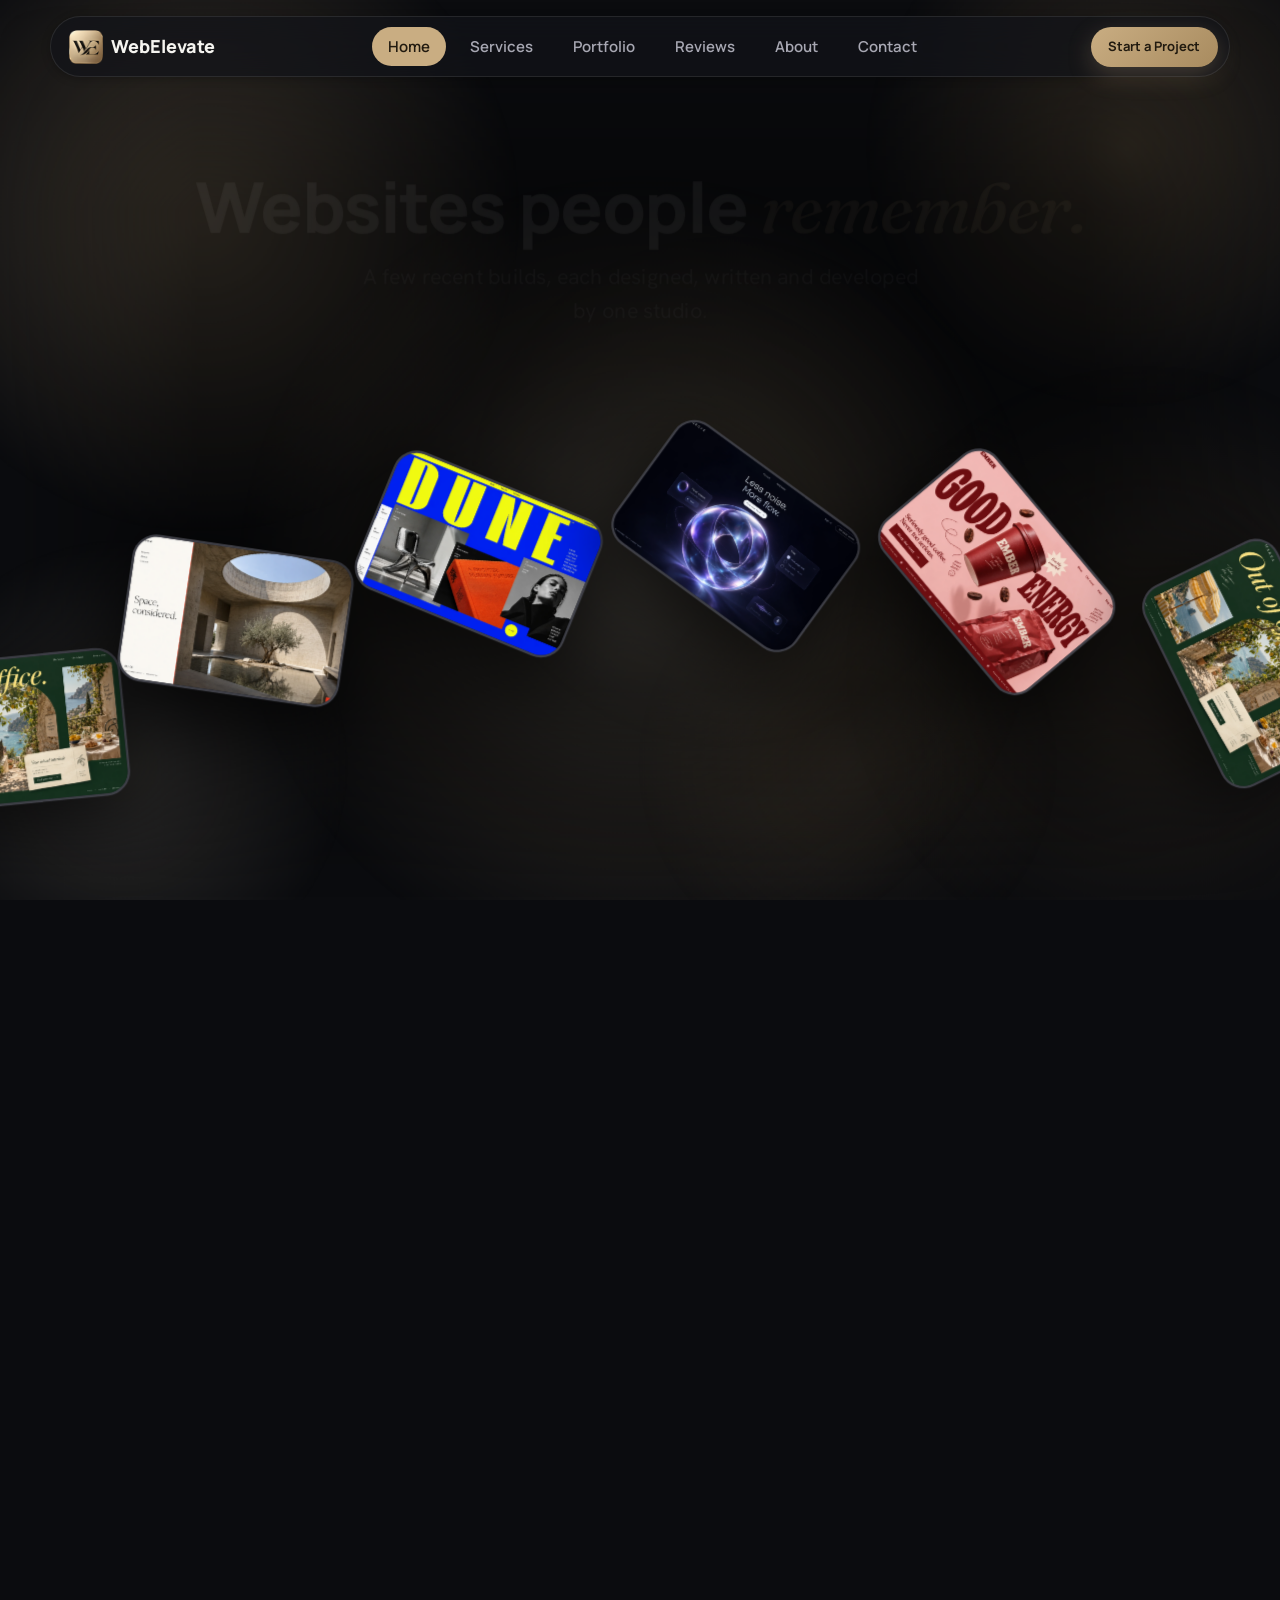
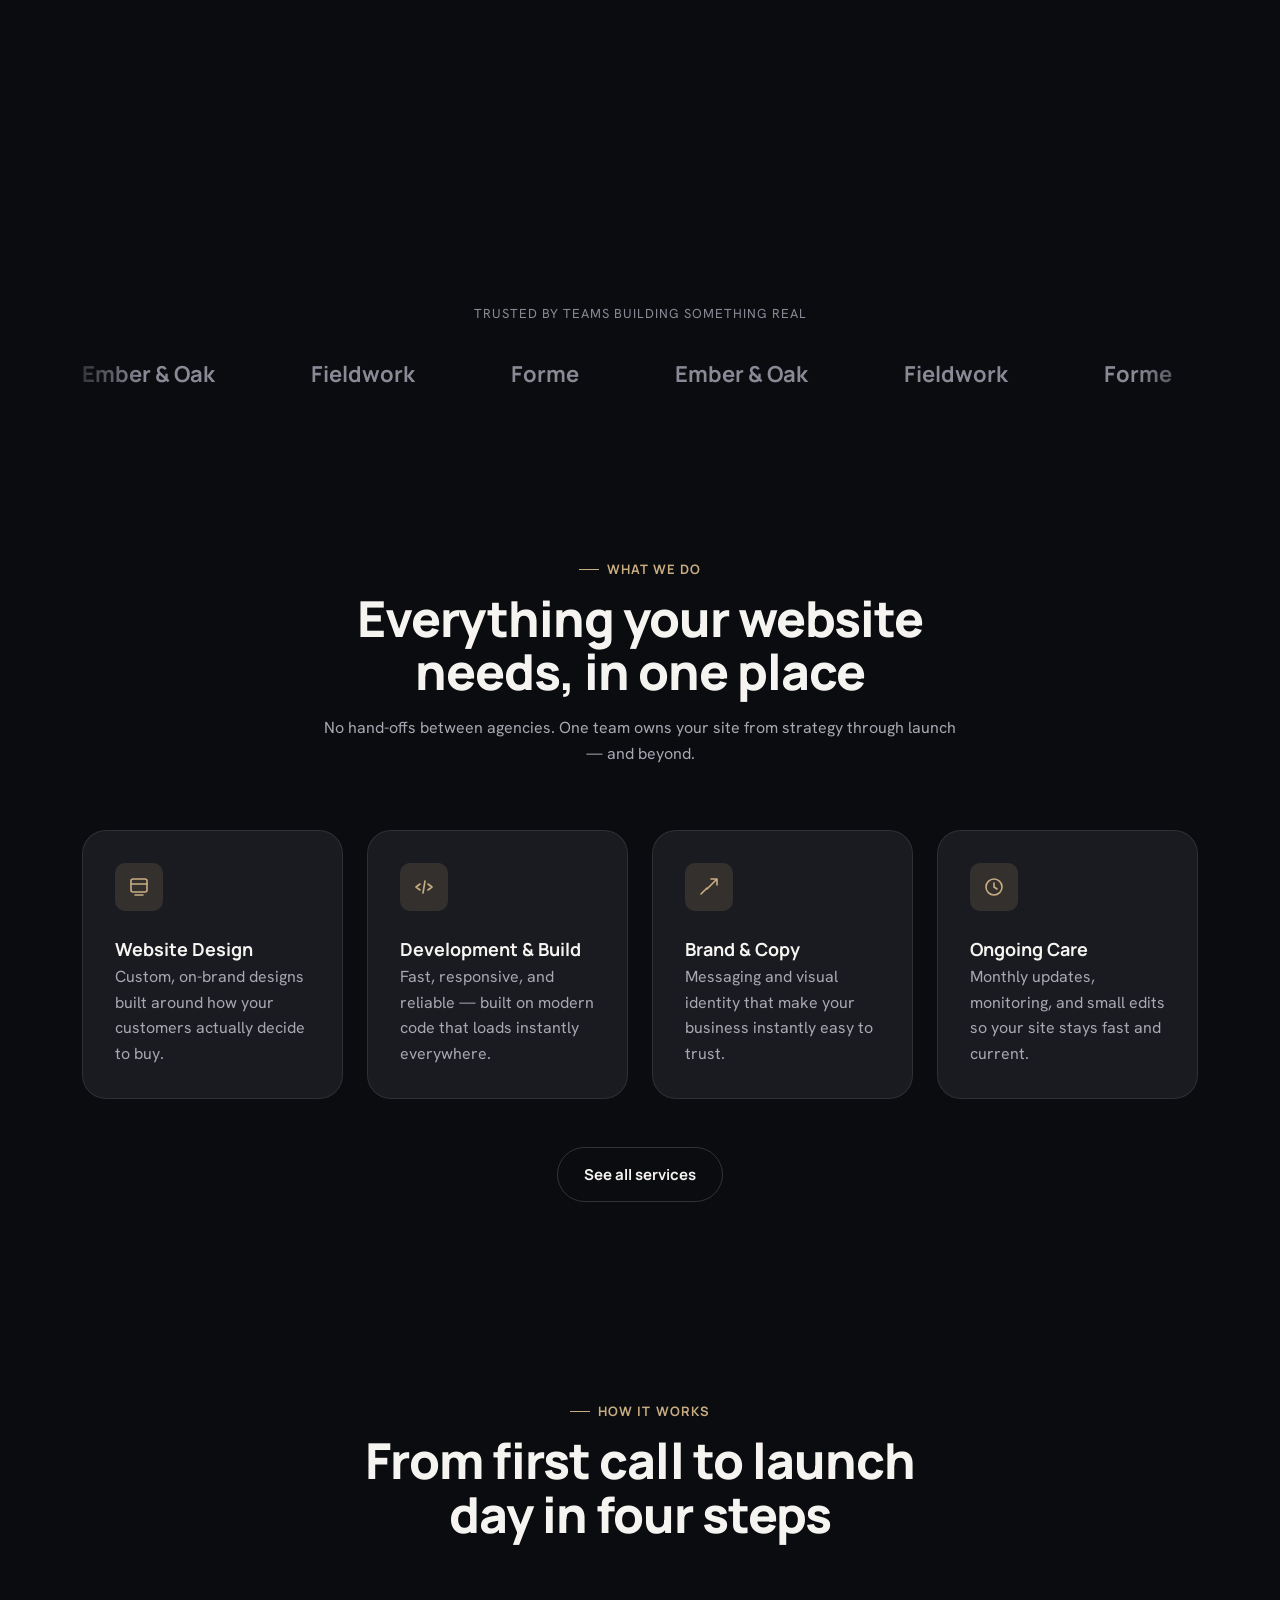
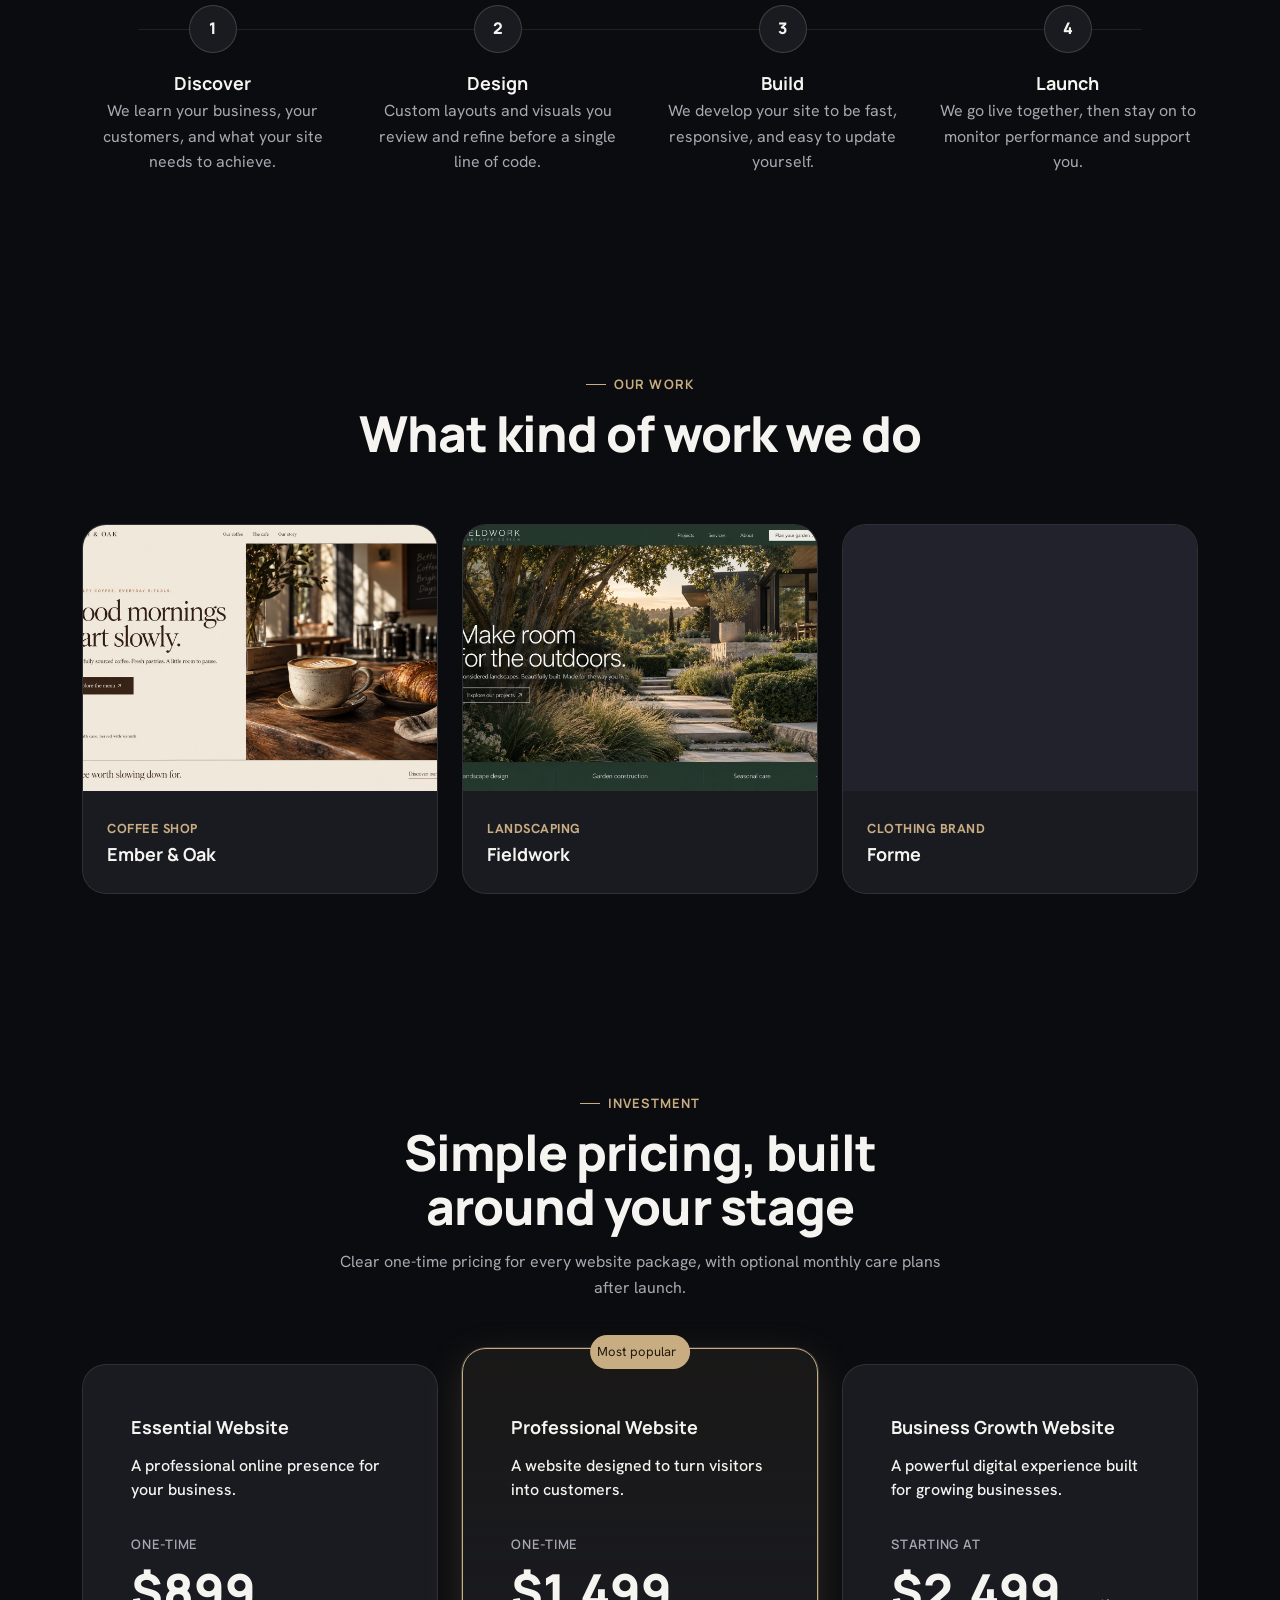
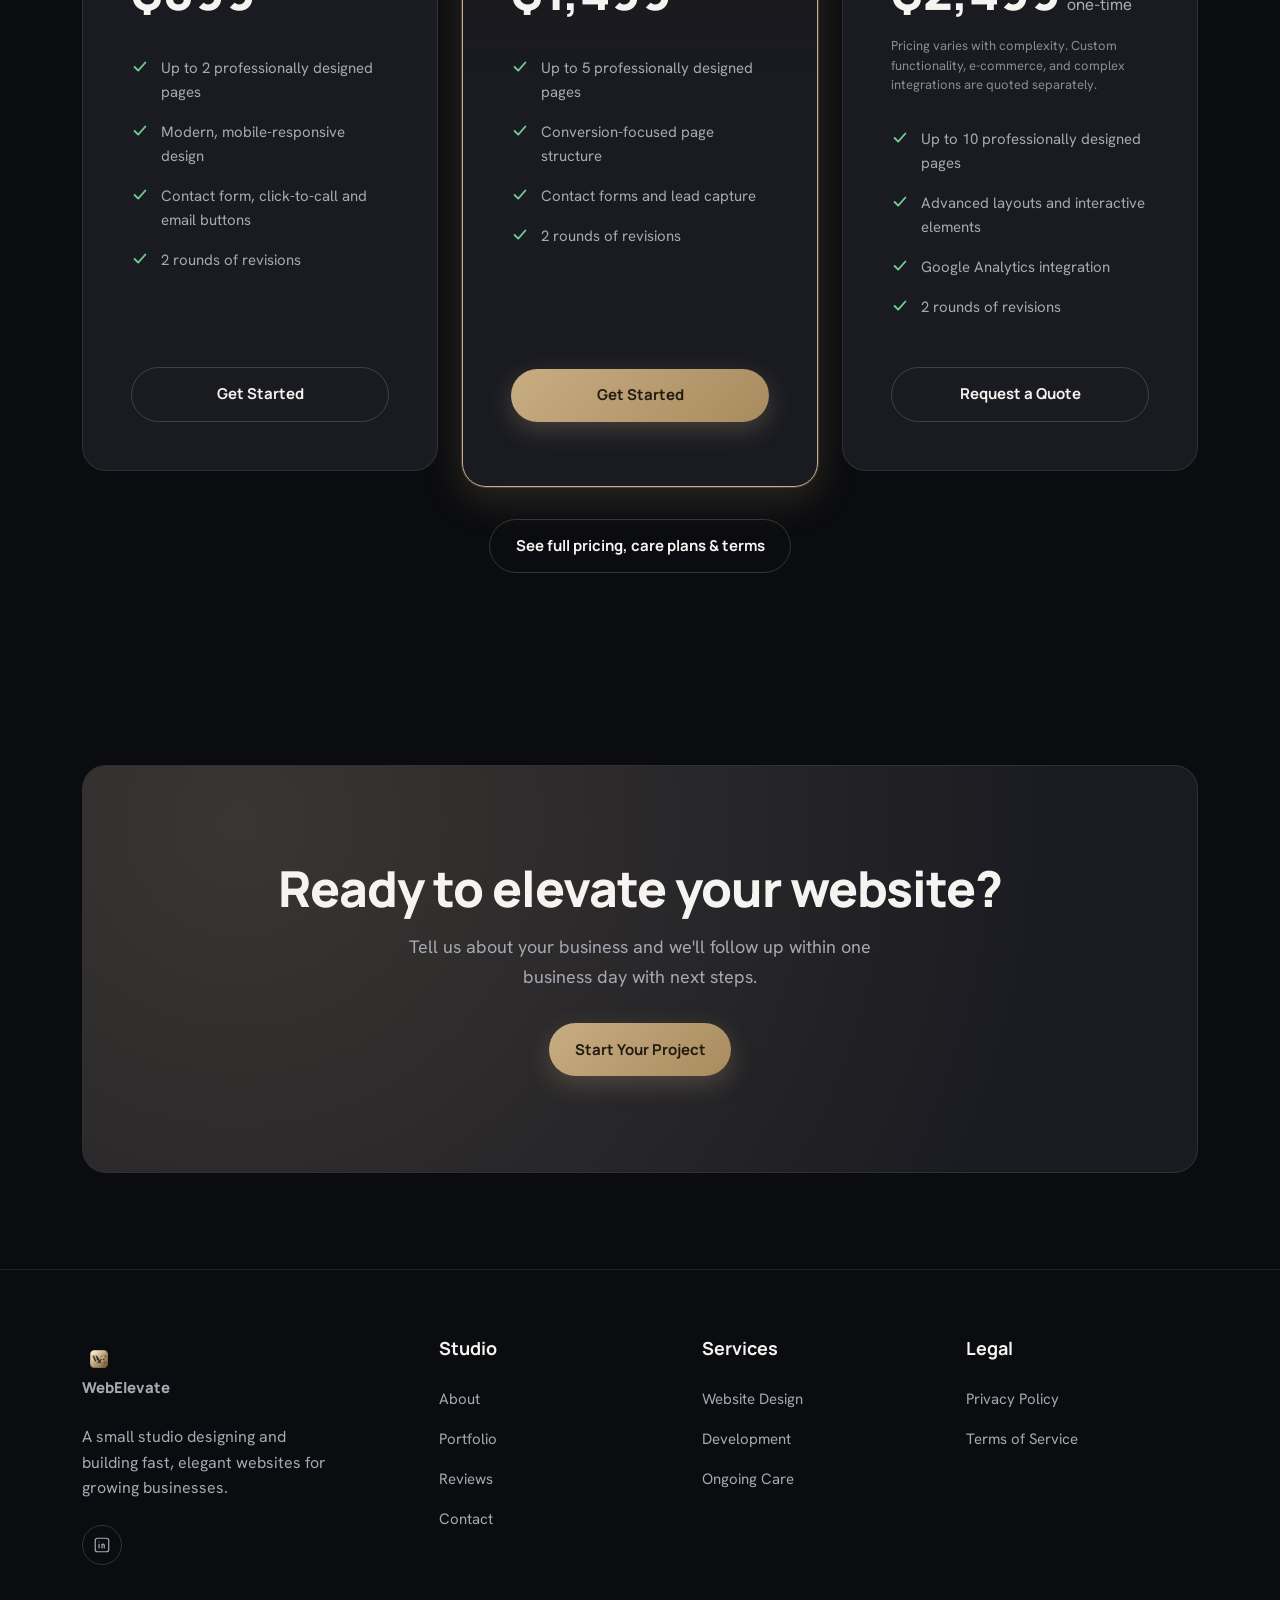
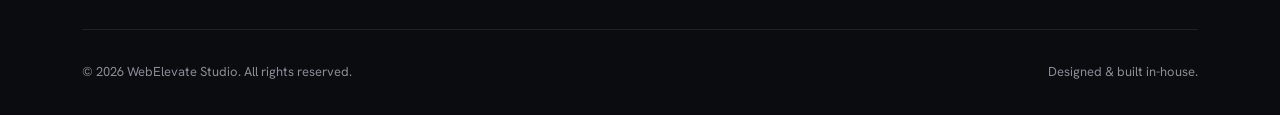
==== index.html @ c27f0615 "Contact form: replace project type and budget with a single 'interested in' dropdown prefilled from " ====
<!DOCTYPE html>
<html lang="en">
<head>
<meta charset="UTF-8" />
<meta name="viewport" content="width=device-width, initial-scale=1" />
<title>WebElevate — Websites That Elevate Your Business</title>
<meta name="description" content="WebElevate designs and builds fast, beautiful websites for growing businesses — strategy, design, and development in one studio." />
<meta name="theme-color" content="#0b0c0f" />
<link rel="canonical" href="https://www.webelevateagency.com" />
<meta property="og:type" content="website" />
<meta property="og:site_name" content="WebElevate" />
<meta property="og:url" content="https://www.webelevateagency.com" />
<meta property="og:title" content="WebElevate — Websites That Elevate Your Business" />
<meta property="og:description" content="WebElevate designs and builds fast, beautiful websites for growing businesses — strategy, design, and development in one studio." />
<meta property="og:image" content="https://www.webelevateagency.com/images/og-image.jpg" />
<meta property="og:image:width" content="1200" />
<meta property="og:image:height" content="630" />
<meta name="twitter:card" content="summary_large_image" />
<meta name="twitter:title" content="WebElevate — Websites That Elevate Your Business" />
<meta name="twitter:description" content="WebElevate designs and builds fast, beautiful websites for growing businesses — strategy, design, and development in one studio." />
<meta name="twitter:image" content="https://www.webelevateagency.com/images/og-image.jpg" />
<link rel="apple-touch-icon" href="images/apple-touch-icon.png" />
<link rel="icon" type="image/png" href="images/favicon.png" />
<link rel="preconnect" href="https://fonts.googleapis.com" />
<link rel="preconnect" href="https://fonts.gstatic.com" crossorigin />
<link href="https://fonts.googleapis.com/css2?family=Fraunces:ital,wght@1,500&family=Hanken+Grotesk:wght@400;500;600;700&family=Manrope:wght@600;700;800&display=swap" rel="stylesheet" />
<link rel="stylesheet" href="css/style.css?v=20261104j" />
</head>
<body>
<div class="ambient-lights" aria-hidden="true"><span class="orb orb-1"></span><span class="orb orb-2"></span><span class="orb orb-3"></span><span class="orb orb-4"></span><span class="orb orb-5"></span><span class="orb orb-6"></span><span class="glow-core"></span></div>
<a class="skip-link" href="#main">Skip to main content</a>

<div class="nav-wrap">
  <nav class="nav" aria-label="Primary">
    <a class="logo" href="index.html">
      <span class="logo-mark" aria-hidden="true">
        <img src="images/logo-mark.png" alt="" width="320" height="320" />
      </span>
      WebElevate
    </a>
    <ul class="nav-links">
      <li><a href="index.html">Home</a></li>
      <li><a href="services.html">Services</a></li>
      <li><a href="portfolio.html">Portfolio</a></li>
      <li><a href="reviews.html">Reviews</a></li>
      <li><a href="about.html">About</a></li>
      <li><a href="contact.html">Contact</a></li>
    </ul>
    <div class="nav-actions">
      <a class="btn btn-primary btn-sm desktop-only" href="contact.html">Start a Project</a>
      <button class="nav-toggle" aria-label="Open menu" aria-expanded="false" aria-controls="mobile-menu">
        <svg viewBox="0 0 24 24" fill="none"><path d="M4 7h16M4 12h16M4 17h16" stroke="currentColor" stroke-width="2" stroke-linecap="round"/></svg>
      </button>
    </div>
  </nav>
</div>

<div class="mobile-menu" id="mobile-menu">
  <a href="index.html">Home</a>
  <a href="services.html">Services</a>
  <a href="portfolio.html">Portfolio</a>
  <a href="reviews.html">Reviews</a>
  <a href="about.html">About</a>
  <a href="contact.html">Contact</a>
  <a class="btn btn-primary btn-block" href="contact.html">Start a Project</a>
</div>

<main id="main">

  <!-- Hero -->
  <section class="mac-hero" data-mac-hero aria-label="Introduction">
    <div class="mac-stage">

      <div class="mac-copy" data-mac-copy>
        <div class="badge">Strategy, design &amp; development — one studio</div>
        <h1>Websites That <em>Elevate</em> Your Business, Not Just Your Brand</h1>
        <p class="lead">WebElevate designs and builds fast, elegant websites that turn visitors into customers — strategy, design, and development, handled by one studio from first sketch to launch day.</p>
        <div class="hero-ctas">
          <a class="btn btn-primary" href="contact.html">Start Your Project</a>
          <a class="btn btn-ghost" href="portfolio.html">View Our Work</a>
        </div>
      </div>

      <div class="mac-holder" data-mac-holder aria-hidden="true">
        <div class="mac" data-mac>
          <div class="mac-glow"></div>
          <div class="mac-scene">
            <div class="mac-ground"></div>

            <!-- Base: rounded plates give the chassis its thickness and one outline from every angle;
                 the top face and the front face are drawn on top of them. -->
            <div class="mac-base-plate" style="--i:8;--c:#95969a"></div>
            <div class="mac-base-plate" style="--i:7;--c:#9b9c9f"></div>
            <div class="mac-base-plate" style="--i:6;--c:#a1a2a5"></div>
            <div class="mac-base-plate" style="--i:5;--c:#a6a7aa"></div>
            <div class="mac-base-plate" style="--i:4;--c:#aaabae"></div>
            <div class="mac-base-plate" style="--i:3;--c:#adaeb1"></div>
            <div class="mac-base-plate" style="--i:2;--c:#aeafb2"></div>
            <div class="mac-base-plate" style="--i:1;--c:#8b8c90"></div>
            <div class="mac-top">
              <div class="mac-keys"></div>
              <div class="mac-pad"></div>
              <div class="mac-top-scoop"></div>
            </div>
            <div class="mac-front"><div class="mac-scoop"></div></div>

            <!-- Lid: pivots on the base's rear hinge line. -->
            <div class="mac-lid">
              <div class="mac-lid-front">
                <div class="mac-bezel"></div>
                <div class="mac-screen" data-mac-screen>
                  <div class="ms-black"></div>
                  <div class="ms-intro" data-ms-intro>
                    <p class="ms-title">Your brand, <em>elevated.</em></p>
                    <p class="ms-sub">Scroll to explore</p>
                  </div>
                  <div class="ms-arc" data-ms-arc>
                    <p class="ms-title">Websites people <em>remember.</em></p>
                    <p class="ms-text">A few recent builds, each designed, written and developed by one studio.</p>
                  </div>
                  <div class="ms-cards" data-ms-cards></div>
                </div>
                <div class="mac-cam"></div>
              </div>
              <div class="mac-lid-back">
                <img src="images/we-logo.png" alt="" width="440" height="251" draggable="false">
              </div>
              <span class="mac-lid-layer" style="--i:1"></span><span class="mac-lid-layer" style="--i:2"></span><span class="mac-lid-layer" style="--i:3"></span><span class="mac-lid-layer" style="--i:4"></span><span class="mac-lid-layer" style="--i:5"></span><span class="mac-lid-layer" style="--i:6"></span><span class="mac-lid-layer" style="--i:7"></span>
            </div>

          </div>
        </div>
      </div>

    </div>
  </section>

  <!-- Trust marquee -->
  <section class="section--tight">
    <div class="container">
      <p class="text-center text-faint" style="font-size: var(--fs-xs); text-transform: uppercase; letter-spacing: 0.08em; margin-bottom: var(--space-6);">Trusted by teams building something real</p>
    </div>
    <div class="marquee container">
      <div class="marquee-track" data-marquee-track aria-hidden="true">
        <span>Ember &amp; Oak</span><span>Fieldwork</span><span>Forme</span>
        <span>Ember &amp; Oak</span><span>Fieldwork</span><span>Forme</span>
        <span>Ember &amp; Oak</span><span>Fieldwork</span><span>Forme</span>
        <span>Ember &amp; Oak</span><span>Fieldwork</span><span>Forme</span>
      </div>
    </div>
  </section>

  <!-- Services -->
  <section class="section" id="services">
    <div class="container">
      <div class="section-head" data-reveal="heading">
        <span class="eyebrow">What we do</span>
        <h2>Everything your website needs, in one place</h2>
        <p>No hand-offs between agencies. One team owns your site from strategy through launch — and beyond.</p>
      </div>
      <div class="grid grid-4" data-reveal-group>
        <div class="card" data-reveal>
          <div class="card-icon"><svg viewBox="0 0 24 24" fill="none"><path d="M4 6a2 2 0 012-2h12a2 2 0 012 2v9a2 2 0 01-2 2H6a2 2 0 01-2-2V6z" stroke="currentColor" stroke-width="1.6"/><path d="M4 9h16M8 20h8" stroke="currentColor" stroke-width="1.6" stroke-linecap="round"/></svg></div>
          <h4>Website Design</h4>
          <p>Custom, on-brand designs built around how your customers actually decide to buy.</p>
        </div>
        <div class="card" data-reveal>
          <div class="card-icon"><svg viewBox="0 0 24 24" fill="none"><path d="M8 9l-4 3 4 3M16 9l4 3-4 3M13 6l-2 12" stroke="currentColor" stroke-width="1.6" stroke-linecap="round" stroke-linejoin="round"/></svg></div>
          <h4>Development &amp; Build</h4>
          <p>Fast, responsive, and reliable — built on modern code that loads instantly everywhere.</p>
        </div>
        <div class="card" data-reveal>
          <div class="card-icon"><svg viewBox="0 0 24 24" fill="none"><path d="M4 19l6-6M14 4h6v6M20 4L10 14" stroke="currentColor" stroke-width="1.6" stroke-linecap="round" stroke-linejoin="round"/></svg></div>
          <h4>Brand &amp; Copy</h4>
          <p>Messaging and visual identity that make your business instantly easy to trust.</p>
        </div>
        <div class="card" data-reveal>
          <div class="card-icon"><svg viewBox="0 0 24 24" fill="none"><circle cx="12" cy="12" r="8" stroke="currentColor" stroke-width="1.6"/><path d="M12 8v4l3 2" stroke="currentColor" stroke-width="1.6" stroke-linecap="round"/></svg></div>
          <h4>Ongoing Care</h4>
          <p>Monthly updates, monitoring, and small edits so your site stays fast and current.</p>
        </div>
      </div>
      <div class="text-center" style="margin-top: var(--space-7);">
        <a class="btn btn-ghost" href="services.html">See all services</a>
      </div>
    </div>
  </section>

  <!-- Process -->
  <section class="section">
    <div class="container">
      <div class="section-head" data-reveal="heading">
        <span class="eyebrow">How it works</span>
        <h2>From first call to launch day in four steps</h2>
      </div>
      <div class="timeline" data-reveal-group>
        <div class="timeline-step" data-reveal>
          <div class="timeline-num">1</div>
          <h4>Discover</h4>
          <p>We learn your business, your customers, and what your site needs to achieve.</p>
        </div>
        <div class="timeline-step" data-reveal>
          <div class="timeline-num">2</div>
          <h4>Design</h4>
          <p>Custom layouts and visuals you review and refine before a single line of code.</p>
        </div>
        <div class="timeline-step" data-reveal>
          <div class="timeline-num">3</div>
          <h4>Build</h4>
          <p>We develop your site to be fast, responsive, and easy to update yourself.</p>
        </div>
        <div class="timeline-step" data-reveal>
          <div class="timeline-num">4</div>
          <h4>Launch</h4>
          <p>We go live together, then stay on to monitor performance and support you.</p>
        </div>
      </div>
    </div>
  </section>

  <!-- Portfolio preview -->
  <section class="section">
    <div class="container">
      <div class="section-head" data-reveal="heading">
        <span class="eyebrow">Our work</span>
        <h2>What kind of work we do</h2>
      </div>
      <div class="grid grid-3" data-reveal-group>
        <a class="project-card" href="portfolio.html" data-reveal>
          <div class="project-thumb">
            <div class="project-thumb-inner">
              <img src="images/portfolio/ember-oak.webp" alt="Ember &amp; Oak homepage: a warm cream coffee shop site with a latte and croissant on a wooden counter" loading="lazy" decoding="async" width="1586" height="992" />
            </div>
          </div>
          <div class="project-body">
            <div><span class="tag">Coffee Shop</span><h4>Ember &amp; Oak</h4></div>
          </div>
        </a>
        <a class="project-card" href="portfolio.html" data-reveal>
          <div class="project-thumb">
            <div class="project-thumb-inner">
              <img src="images/portfolio/fieldwork.webp" alt="Fieldwork homepage: a landscaped garden path leading to a modern home at sunset" loading="lazy" decoding="async" width="1586" height="992" />
            </div>
          </div>
          <div class="project-body">
            <div><span class="tag">Landscaping</span><h4>Fieldwork</h4></div>
          </div>
        </a>
        <a class="project-card" href="portfolio.html" data-reveal>
          <div class="project-thumb">
            <div class="project-thumb-inner">
              <img src="images/portfolio/forme.webp" alt="Forme homepage: two fashion editorial portraits under a bold 'Less, but better.' headline" loading="lazy" decoding="async" width="1586" height="992" />
            </div>
          </div>
          <div class="project-body">
            <div><span class="tag">Clothing Brand</span><h4>Forme</h4></div>
          </div>
        </a>
      </div>
    </div>
  </section>

  <!-- Pricing teaser -->
  <section class="section" id="pricing">
    <div class="container">
      <div class="section-head" data-reveal="heading">
        <span class="eyebrow">Investment</span>
        <h2>Simple pricing, built around your stage</h2>
        <p>Clear one-time pricing for every website package, with optional monthly care plans after launch.</p>
      </div>
      <div class="grid grid-3" data-reveal-group>
        <div class="card price-card" data-reveal>
          <h4>Essential Website</h4>
          <p class="price-tagline">A professional online presence for your business.</p>
          <div class="price-tag"><span class="price-note">One-time</span><span class="price-amount">$899</span></div>
          <ul class="feature-list">
            <li><svg viewBox="0 0 20 20" fill="none"><path d="M4 10l4 4 8-9" stroke="currentColor" stroke-width="2" stroke-linecap="round" stroke-linejoin="round"/></svg>Up to 2 professionally designed pages</li>
            <li><svg viewBox="0 0 20 20" fill="none"><path d="M4 10l4 4 8-9" stroke="currentColor" stroke-width="2" stroke-linecap="round" stroke-linejoin="round"/></svg>Modern, mobile-responsive design</li>
            <li><svg viewBox="0 0 20 20" fill="none"><path d="M4 10l4 4 8-9" stroke="currentColor" stroke-width="2" stroke-linecap="round" stroke-linejoin="round"/></svg>Contact form, click-to-call and email buttons</li>
            <li><svg viewBox="0 0 20 20" fill="none"><path d="M4 10l4 4 8-9" stroke="currentColor" stroke-width="2" stroke-linecap="round" stroke-linejoin="round"/></svg>2 rounds of revisions</li>
          </ul>
          <a class="btn btn-ghost btn-block" href="contact.html?plan=essential-website">Get Started</a>
        </div>

        <div class="card price-card popular" data-reveal>
          <span class="badge">Most popular</span>
          <h4>Professional Website</h4>
          <p class="price-tagline">A website designed to turn visitors into customers.</p>
          <div class="price-tag"><span class="price-note">One-time</span><span class="price-amount">$1,499</span></div>
          <ul class="feature-list">
            <li><svg viewBox="0 0 20 20" fill="none"><path d="M4 10l4 4 8-9" stroke="currentColor" stroke-width="2" stroke-linecap="round" stroke-linejoin="round"/></svg>Up to 5 professionally designed pages</li>
            <li><svg viewBox="0 0 20 20" fill="none"><path d="M4 10l4 4 8-9" stroke="currentColor" stroke-width="2" stroke-linecap="round" stroke-linejoin="round"/></svg>Conversion-focused page structure</li>
            <li><svg viewBox="0 0 20 20" fill="none"><path d="M4 10l4 4 8-9" stroke="currentColor" stroke-width="2" stroke-linecap="round" stroke-linejoin="round"/></svg>Contact forms and lead capture</li>
            <li><svg viewBox="0 0 20 20" fill="none"><path d="M4 10l4 4 8-9" stroke="currentColor" stroke-width="2" stroke-linecap="round" stroke-linejoin="round"/></svg>2 rounds of revisions</li>
          </ul>
          <a class="btn btn-primary btn-block" href="contact.html?plan=professional-website">Get Started</a>
        </div>

        <div class="card price-card" data-reveal>
          <h4>Business Growth Website</h4>
          <p class="price-tagline">A powerful digital experience built for growing businesses.</p>
          <div class="price-tag"><span class="price-note">Starting at</span><span class="price-amount">$2,499<span class="price-unit">one-time</span></span></div>
          <p class="price-fine">Pricing varies with complexity. Custom functionality, e-commerce, and complex integrations are quoted separately.</p>
          <ul class="feature-list">
            <li><svg viewBox="0 0 20 20" fill="none"><path d="M4 10l4 4 8-9" stroke="currentColor" stroke-width="2" stroke-linecap="round" stroke-linejoin="round"/></svg>Up to 10 professionally designed pages</li>
            <li><svg viewBox="0 0 20 20" fill="none"><path d="M4 10l4 4 8-9" stroke="currentColor" stroke-width="2" stroke-linecap="round" stroke-linejoin="round"/></svg>Advanced layouts and interactive elements</li>
            <li><svg viewBox="0 0 20 20" fill="none"><path d="M4 10l4 4 8-9" stroke="currentColor" stroke-width="2" stroke-linecap="round" stroke-linejoin="round"/></svg>Google Analytics integration</li>
            <li><svg viewBox="0 0 20 20" fill="none"><path d="M4 10l4 4 8-9" stroke="currentColor" stroke-width="2" stroke-linecap="round" stroke-linejoin="round"/></svg>2 rounds of revisions</li>
          </ul>
          <a class="btn btn-ghost btn-block" href="contact.html?plan=business-growth-website">Request a Quote</a>
        </div>
      </div>
      <div class="text-center" style="margin-top: var(--space-7);">
        <a class="btn btn-ghost" href="services.html#pricing">See full pricing, care plans &amp; terms</a>
      </div>
    </div>
  </section>

  <!-- CTA -->
  <section class="section">
    <div class="container">
      <div class="cta-banner" data-reveal="soft">
        <h2>Ready to elevate your website?</h2>
        <p class="lead" style="max-width: 480px; margin: var(--space-4) auto 0;">Tell us about your business and we'll follow up within one business day with next steps.</p>
        <div class="hero-ctas">
          <a class="btn btn-primary" href="contact.html">Start Your Project</a>
        </div>
      </div>
    </div>
  </section>

</main>

<footer>
  <div class="container">
    <div class="footer-top">
      <div class="footer-col">
        <a class="logo" href="index.html">
          <span class="logo-mark" aria-hidden="true">
        <img src="images/logo-mark.png" alt="" width="320" height="320" />
      </span>
          WebElevate
        </a>
        <p style="margin-top: var(--space-4); max-width: 260px;">A small studio designing and building fast, elegant websites for growing businesses.</p>
        <div class="social-links" style="margin-top: var(--space-5);">
          <a href="https://www.linkedin.com/in/michael-avdeyev-7ba961440/" target="_blank" rel="noopener noreferrer" aria-label="Michael Avdeyev on LinkedIn"><svg viewBox="0 0 24 24" fill="none"><rect x="3" y="3" width="18" height="18" rx="3" stroke="currentColor" stroke-width="1.6"/><path d="M8 11v5M8 8v.01M12 16v-3.5a1.5 1.5 0 013-.15V16M12 11v5" stroke="currentColor" stroke-width="1.6" stroke-linecap="round"/></svg></a>
        </div>
      </div>
      <div class="footer-col">
        <h4>Studio</h4>
        <a href="about.html">About</a>
        <a href="portfolio.html">Portfolio</a>
        <a href="reviews.html">Reviews</a>
        <a href="contact.html">Contact</a>
      </div>
      <div class="footer-col">
        <h4>Services</h4>
        <a href="services.html">Website Design</a>
        <a href="services.html">Development</a>
        <a href="services.html">Ongoing Care</a>
      </div>
      <div class="footer-col">
        <h4>Legal</h4>
        <span>Privacy Policy</span>
        <span>Terms of Service</span>
      </div>
    </div>
    <div class="footer-bottom">
      <span>© 2026 WebElevate Studio. All rights reserved.</span>
      <span>Designed &amp; built in-house.</span>
    </div>
  </div>
</footer>

<button class="back-to-top" aria-label="Back to top">
  <svg viewBox="0 0 24 24" fill="none"><path d="M12 19V5M5 12l7-7 7 7" stroke="currentColor" stroke-width="2" stroke-linecap="round" stroke-linejoin="round"/></svg>
</button>

<script src="js/main.js?v=20261104j"></script>
<script src="js/mac-hero.js?v=20261104j"></script>
</body>
</html>
---- css/style.css ----
/* ==========================================================================
   WebElevate — Design System
   ========================================================================== */

:root {
  /* Color */
  --bg: #0b0c0f;
  --bg-elevated: #131419;
  --surface: #1a1b21;
  --surface-2: #21222b;
  --border: rgba(255, 255, 255, 0.09);
  --border-strong: rgba(255, 255, 255, 0.16);
  --text: #f5f4f0;
  --text-muted: #a8a8b3;
  --text-faint: #898a96;
  --accent: #c9ad82;
  --accent-2: #a88b5f;
  --accent-soft: rgba(201, 173, 130, 0.14);
  --accent-ring: rgba(201, 173, 130, 0.45);
  --on-accent: #211a0f;
  --success: #6fcf97;
  --danger: #ef6a6a;

  /* Typography */
  --font-display: "Fraunces", "Georgia", serif;
  --font-sans: "Manrope", -apple-system, BlinkMacSystemFont, "Segoe UI", sans-serif;
  --font-body: "Hanken Grotesk", -apple-system, BlinkMacSystemFont, "Segoe UI", sans-serif;

  --fs-xs: 0.8125rem;
  --fs-sm: 0.9375rem;
  --fs-base: 1rem;
  --fs-md: 1.125rem;
  --fs-lg: 1.375rem;
  --fs-xl: clamp(1.6rem, 1.35rem + 1.1vw, 2.15rem);
  --fs-2xl: clamp(2.1rem, 1.65rem + 2vw, 3.1rem);
  --fs-3xl: clamp(2.6rem, 1.85rem + 3.6vw, 4.6rem);

  /* Spacing (4/8 scale) */
  --space-1: 0.25rem;
  --space-2: 0.5rem;
  --space-3: 0.75rem;
  --space-4: 1rem;
  --space-5: 1.5rem;
  --space-6: 2rem;
  --space-7: 3rem;
  --space-8: 4rem;
  --space-9: 6rem;
  --space-10: 8rem;

  /* Radii */
  --radius-sm: 10px;
  --radius-md: 16px;
  --radius-lg: 24px;
  --radius-full: 999px;

  /* Shadows */
  --shadow-sm: 0 2px 8px rgba(0, 0, 0, 0.25);
  --shadow-md: 0 12px 32px rgba(0, 0, 0, 0.35);
  --shadow-lg: 0 24px 64px rgba(0, 0, 0, 0.45);
  --shadow-glow: 0 0 0 1px var(--border-strong), 0 12px 40px rgba(201, 173, 130, 0.18);

  /* Motion */
  --dur-fast: 150ms;
  --dur-base: 240ms;
  --dur-slow: 420ms;
  --ease-out: cubic-bezier(0.16, 1, 0.3, 1);
  --ease-in-out: cubic-bezier(0.65, 0, 0.35, 1);

  --container: 1180px;
  color-scheme: dark;
}

/* Reduced motion: neutralize non-essential animation globally */
@media (prefers-reduced-motion: reduce) {
  *,
  *::before,
  *::after {
    animation-duration: 0.001ms !important;
    animation-iteration-count: 1 !important;
    transition-duration: 0.001ms !important;
    scroll-behavior: auto !important;
  }
  [data-float],
  [data-marquee-track] {
    animation: none !important;
    transform: none !important;
  }
}

/* ---------- Reset ---------- */
*, *::before, *::after { box-sizing: border-box; }
html { scroll-behavior: smooth; -webkit-text-size-adjust: 100%; }
body {
  margin: 0;
  background: var(--bg);
  color: var(--text);
  font-family: var(--font-body);
  font-size: var(--fs-base);
  line-height: 1.6;
  overflow-x: hidden;
  min-height: 100dvh;
  isolation: isolate;
}
img, svg { display: block; max-width: 100%; }

/* ---------- Ambient background lights ---------- */
.ambient-lights {
  position: fixed;
  inset: 0;
  z-index: -1;
  pointer-events: none;
  overflow: hidden;
  --ux: 1vw;
  --uy: 1vh;
}
.orb {
  position: absolute;
  border-radius: 50%;
  will-change: transform;
}
.orb-1 {
  width: 38rem; height: 38rem; top: -10%; left: -8%;
  background: radial-gradient(circle, rgba(201, 173, 130, 0.28), transparent 68%);
  animation: orb-drift-1 52s ease-in-out infinite;
}
.orb-2 {
  width: 32rem; height: 32rem; top: -12%; right: -8%;
  background: radial-gradient(circle, rgba(168, 139, 95, 0.24), transparent 66%);
  animation: orb-drift-2 61s ease-in-out infinite;
}
.orb-3 {
  width: 36rem; height: 36rem; top: 42%; right: -12%;
  background: radial-gradient(circle, rgba(120, 98, 66, 0.22), transparent 68%);
  animation: orb-drift-3 57s ease-in-out infinite;
}
.orb-4 {
  width: 28rem; height: 28rem; bottom: -10%; left: -8%;
  background: radial-gradient(circle, rgba(232, 219, 194, 0.16), transparent 66%);
  animation: orb-drift-4 46s ease-in-out infinite;
}
.orb-5 {
  width: 30rem; height: 30rem; top: 28%; left: 38%;
  background: radial-gradient(circle, rgba(201, 173, 130, 0.11), transparent 70%);
  animation: orb-drift-5 66s ease-in-out infinite;
}
.orb-6 {
  width: 26rem; height: 26rem; bottom: -8%; left: 50%;
  background: radial-gradient(circle, rgba(168, 139, 95, 0.13), transparent 66%);
  animation: orb-drift-6 43s ease-in-out infinite;
}

/* Each orb loops through a wide, unique path (--ux/--uy = 1vw/1vh on the page,
   1cqw/1cqh on the laptop screen, so both copy the same motion)
   and returns to its start point for a seamless loop; durations are all different
   so the six never fall into sync. */
@keyframes orb-drift-1 {
  0%   { transform: translate(0, 0) scale(1); }
  25%  { transform: translate(calc(38 * var(--ux)), calc(18 * var(--uy))) scale(1.15); }
  50%  { transform: translate(calc(58 * var(--ux)), calc(52 * var(--uy))) scale(0.9); }
  75%  { transform: translate(calc(16 * var(--ux)), calc(46 * var(--uy))) scale(1.08); }
  100% { transform: translate(0, 0) scale(1); }
}
@keyframes orb-drift-2 {
  0%   { transform: translate(0, 0) scale(1); }
  25%  { transform: translate(calc(-34 * var(--ux)), calc(24 * var(--uy))) scale(0.88); }
  50%  { transform: translate(calc(-52 * var(--ux)), calc(-14 * var(--uy))) scale(1.12); }
  75%  { transform: translate(calc(-14 * var(--ux)), calc(-30 * var(--uy))) scale(0.95); }
  100% { transform: translate(0, 0) scale(1); }
}
@keyframes orb-drift-3 {
  0%   { transform: translate(0, 0) scale(1); }
  25%  { transform: translate(calc(-30 * var(--ux)), calc(-22 * var(--uy))) scale(1.1); }
  50%  { transform: translate(calc(-46 * var(--ux)), calc(20 * var(--uy))) scale(0.92); }
  75%  { transform: translate(calc(-10 * var(--ux)), calc(38 * var(--uy))) scale(1.05); }
  100% { transform: translate(0, 0) scale(1); }
}
@keyframes orb-drift-4 {
  0%   { transform: translate(0, 0) scale(1); }
  25%  { transform: translate(calc(26 * var(--ux)), calc(-20 * var(--uy))) scale(1.14); }
  50%  { transform: translate(calc(48 * var(--ux)), calc(-6 * var(--uy))) scale(0.9); }
  75%  { transform: translate(calc(20 * var(--ux)), calc(22 * var(--uy))) scale(1.06); }
  100% { transform: translate(0, 0) scale(1); }
}
@keyframes orb-drift-5 {
  0%   { transform: translate(0, 0) scale(1); }
  25%  { transform: translate(calc(-22 * var(--ux)), calc(20 * var(--uy))) scale(0.9); }
  50%  { transform: translate(calc(10 * var(--ux)), calc(40 * var(--uy))) scale(1.1); }
  75%  { transform: translate(calc(28 * var(--ux)), calc(10 * var(--uy))) scale(0.96); }
  100% { transform: translate(0, 0) scale(1); }
}
@keyframes orb-drift-6 {
  0%   { transform: translate(0, 0) scale(1); }
  25%  { transform: translate(calc(24 * var(--ux)), calc(-18 * var(--uy))) scale(1.08); }
  50%  { transform: translate(calc(-6 * var(--ux)), calc(-38 * var(--uy))) scale(0.92); }
  75%  { transform: translate(calc(-28 * var(--ux)), calc(-12 * var(--uy))) scale(1.1); }
  100% { transform: translate(0, 0) scale(1); }
}
a { color: inherit; text-decoration: none; }
button { font: inherit; color: inherit; background: none; border: none; cursor: pointer; }
ul { list-style: none; margin: 0; padding: 0; }
h1, h2, h3, h4, p { margin: 0; }
input, textarea, select { font: inherit; color: inherit; }

/* Focus visibility — never remove without replacing */
:focus-visible {
  outline: 2px solid var(--accent);
  outline-offset: 3px;
  border-radius: 4px;
}

/* Skip link */
.skip-link {
  position: absolute;
  left: 1rem;
  top: -100px;
  background: var(--accent);
  color: var(--on-accent);
  padding: 0.75rem 1.25rem;
  border-radius: var(--radius-sm);
  font-weight: 700;
  z-index: 1000;
  transition: top var(--dur-base) var(--ease-out);
}
.skip-link:focus { top: 1rem; }

/* ---------- Layout utilities ---------- */
.container {
  width: 100%;
  max-width: var(--container);
  margin-inline: auto;
  padding-inline: var(--space-5);
}
@media (min-width: 640px) { .container { padding-inline: var(--space-6); } }

.section { padding-block: var(--space-9); position: relative; }
.section--tight { padding-block: var(--space-8); }
@media (max-width: 640px) {
  .section { padding-block: var(--space-8); }
  .section--tight { padding-block: var(--space-7); }
}

.grid { display: grid; gap: var(--space-5); }
.grid-2 { grid-template-columns: repeat(2, 1fr); }
.grid-3 { grid-template-columns: repeat(3, 1fr); }
.grid-4 { grid-template-columns: repeat(4, 1fr); }
@media (max-width: 900px) { .grid-3, .grid-4 { grid-template-columns: repeat(2, 1fr); } }
@media (max-width: 640px) { .grid-2, .grid-3, .grid-4 { grid-template-columns: 1fr; } }

.stack { display: flex; flex-direction: column; }
.row { display: flex; align-items: center; }
.gap-2 { gap: var(--space-2); }
.gap-3 { gap: var(--space-3); }
.gap-4 { gap: var(--space-4); }
.gap-5 { gap: var(--space-5); }

.text-center { text-align: center; }
.text-muted { color: var(--text-muted); }
.text-faint { color: var(--text-faint); }
.text-accent { color: var(--accent); }

.eyebrow {
  display: inline-flex;
  align-items: center;
  gap: var(--space-2);
  font-family: var(--font-sans);
  font-size: var(--fs-xs);
  font-weight: 700;
  letter-spacing: 0.08em;
  text-transform: uppercase;
  color: var(--accent);
}
.eyebrow::before {
  content: "";
  width: 20px;
  height: 1px;
  background: var(--accent);
}

.section-head {
  max-width: 640px;
  margin-inline: auto;
  margin-bottom: var(--space-8);
  text-align: center;
}
.section-head h2 { margin-top: var(--space-3); }
.section-head p { margin-top: var(--space-4); }

/* ---------- Typography ---------- */
h1, h2, h3 { font-family: var(--font-sans); font-weight: 800; letter-spacing: -0.02em; line-height: 1.08; }
h1 { font-size: var(--fs-3xl); }
h2 { font-size: var(--fs-2xl); }
h3 { font-size: var(--fs-xl); }
h4 { font-family: var(--font-sans); font-size: var(--fs-md); font-weight: 700; }
p { color: var(--text-muted); }
p.lead { font-size: var(--fs-md); color: var(--text-muted); line-height: 1.65; }

em, i.accent-word {
  font-family: var(--font-display);
  font-style: italic;
  font-weight: 500;
  color: var(--accent);
}

/* ---------- Buttons ---------- */
.btn {
  display: inline-flex;
  align-items: center;
  justify-content: center;
  gap: var(--space-2);
  padding: 0.9rem 1.6rem;
  min-height: 48px;
  border-radius: var(--radius-full);
  font-family: var(--font-sans);
  font-weight: 700;
  font-size: var(--fs-sm);
  white-space: nowrap;
  transition: transform var(--dur-fast) var(--ease-out),
              box-shadow var(--dur-base) var(--ease-out),
              background var(--dur-base) var(--ease-out),
              border-color var(--dur-base) var(--ease-out);
  touch-action: manipulation;
}
.btn:active { transform: scale(0.97); }

.btn-primary {
  background: linear-gradient(135deg, var(--accent), var(--accent-2));
  color: var(--on-accent);
  box-shadow: 0 8px 24px rgba(201, 173, 130, 0.25);
}
.btn-primary:hover { box-shadow: 0 12px 32px rgba(201, 173, 130, 0.4); transform: translateY(-2px); }

.btn-ghost {
  background: transparent;
  color: var(--text);
  border: 1px solid var(--border-strong);
}
.btn-ghost:hover { border-color: var(--accent); background: var(--accent-soft); }

.btn-sm { padding: 0.6rem 1.1rem; min-height: 40px; font-size: var(--fs-xs); }
.btn-block { width: 100%; }

/* ---------- Badges / pills ---------- */
.badge {
  display: inline-flex;
  align-items: center;
  gap: var(--space-2);
  padding: 0.4rem 0.9rem 0.4rem 0.4rem;
  border-radius: var(--radius-full);
  background: var(--surface);
  border: 1px solid var(--border);
  font-size: var(--fs-xs);
  color: var(--text-muted);
}
.badge strong { color: var(--text); }

/* ---------- Cards ---------- */
.card {
  background: var(--surface);
  border: 1px solid var(--border);
  border-radius: var(--radius-lg);
  padding: var(--space-6);
  transition: transform var(--dur-base) var(--ease-out),
              border-color var(--dur-base) var(--ease-out),
              box-shadow var(--dur-base) var(--ease-out);
}
.card:hover { transform: translateY(-4px); border-color: var(--border-strong); box-shadow: var(--shadow-md); }

.card-icon {
  width: 48px;
  height: 48px;
  border-radius: var(--radius-sm);
  display: grid;
  place-items: center;
  background: var(--accent-soft);
  color: var(--accent);
  margin-bottom: var(--space-5);
}
.card-icon svg { width: 24px; height: 24px; }

/* ---------- Nav ---------- */
.nav-wrap {
  position: fixed;
  top: var(--space-4);
  left: 0;
  right: 0;
  z-index: 100;
  display: flex;
  justify-content: center;
  transition: transform var(--dur-slow) var(--ease-out);
  padding-inline: var(--space-4);
}
.nav-wrap.nav-hidden { transform: translateY(-140%); }

.nav {
  width: 100%;
  max-width: var(--container);
  display: flex;
  align-items: center;
  justify-content: space-between;
  gap: var(--space-5);
  padding: 0.6rem 0.7rem 0.6rem 1.1rem;
  background: rgba(19, 20, 25, 0.72);
  backdrop-filter: blur(16px) saturate(140%);
  -webkit-backdrop-filter: blur(16px) saturate(140%);
  border: 1px solid var(--border);
  border-radius: var(--radius-full);
  box-shadow: var(--shadow-sm);
}
.nav.is-scrolled { border-color: var(--border-strong); box-shadow: var(--shadow-md); }

.logo {
  display: flex;
  align-items: center;
  gap: var(--space-2);
  font-family: var(--font-sans);
  font-weight: 800;
  font-size: var(--fs-md);
  color: var(--text);
}
.logo-mark {
  width: 34px;
  height: 34px;
  display: grid;
  place-items: center;
  flex-shrink: 0;
}
.logo-mark img { width: 100%; height: 100%; object-fit: contain; }

.nav-links {
  display: flex;
  align-items: center;
  gap: var(--space-2);
}
.nav-links a {
  position: relative;
  padding: 0.55rem 1rem;
  border-radius: var(--radius-full);
  font-family: var(--font-sans);
  font-size: var(--fs-sm);
  font-weight: 600;
  color: var(--text-muted);
  transition: color var(--dur-base) var(--ease-out), background var(--dur-base) var(--ease-out);
}
.nav-links a:hover { color: var(--text); }
.nav-links a.active { color: var(--on-accent); background: var(--accent); }

.nav-actions { display: flex; align-items: center; gap: var(--space-3); }

.nav-toggle {
  display: none;
  width: 44px;
  height: 44px;
  border-radius: var(--radius-full);
  align-items: center;
  justify-content: center;
  border: 1px solid var(--border-strong);
}
.nav-toggle svg { width: 20px; height: 20px; }

@media (max-width: 900px) {
  .nav-links { display: none; }
  .nav-toggle { display: grid; place-items: center; }
  .nav-actions .btn-primary.desktop-only { display: none; }
}

/* Mobile menu overlay */
.mobile-menu {
  position: fixed;
  inset: 0;
  z-index: 99;
  background: var(--bg-elevated);
  display: flex;
  flex-direction: column;
  padding: calc(var(--space-9) + 60px) var(--space-6) var(--space-8);
  transform: translateY(-8px);
  opacity: 0;
  visibility: hidden;
  transition: opacity var(--dur-base) var(--ease-out), transform var(--dur-base) var(--ease-out), visibility 0s linear var(--dur-base);
}
.mobile-menu.is-open {
  opacity: 1;
  transform: translateY(0);
  visibility: visible;
  transition: opacity var(--dur-base) var(--ease-out), transform var(--dur-base) var(--ease-out), visibility 0s;
}
.mobile-menu a {
  font-family: var(--font-sans);
  font-size: var(--fs-xl);
  font-weight: 700;
  padding: var(--space-4) 0;
  border-bottom: 1px solid var(--border);
  min-height: 44px;
  display: flex;
  align-items: center;
}
.mobile-menu .btn { margin-top: var(--space-6); }
body.menu-open { overflow: hidden; }

/* ---------- Hero: scroll-driven MacBook ----------
   Without JS (or with reduced motion) this is a plain stack: copy, then an
   open laptop. With JS the section becomes tall, the stage pins, and
   js/mac-hero.js drives the CSS variables below from scroll progress. */
.mac-hero { position: relative; }
.mac-stage { position: relative; }

.mac-copy {
  position: relative;
  z-index: 2;
  max-width: min(1180px, 100%);
  margin-inline: auto;
  padding: clamp(92px, 14svh, 148px) var(--space-5) var(--space-6);
  text-align: center;
}
.mac-copy h1 {
  margin-top: var(--space-5);
  font-size: clamp(2.2rem, 1rem + 3.2vw, 4rem);
  text-wrap: balance;
}
.mac-copy p.lead { max-width: 560px; margin: var(--space-5) auto 0; }
.hero-ctas { display: flex; justify-content: center; gap: var(--space-3); margin-top: var(--space-6); flex-wrap: wrap; }

.avatar-stack { display: flex; }
.avatar-stack span {
  width: 22px; height: 22px; border-radius: 50%;
  border: 2px solid var(--surface);
  background: linear-gradient(135deg, var(--accent), var(--accent-2));
  margin-left: -8px;
  font-size: 9px;
  display: grid; place-items: center;
  font-weight: 800;
  color: var(--on-accent);
}
.avatar-stack span:first-child { margin-left: 0; }

.mac-holder {
  position: relative;
  display: grid;
  place-items: center;
  padding-bottom: var(--space-8);
}

/* live (JS) layout: tall track + pinned stage */
.mac-hero.is-live { height: 560svh; }
.mac-hero.is-live .mac-stage {
  position: sticky;
  top: 0;
  height: 100svh;
  min-height: 520px;
  overflow: hidden;
}
.mac-hero.is-live .mac-copy { position: absolute; top: 0; left: 0; right: 0; padding-bottom: 0; }
.mac-hero.is-live .mac-holder { position: absolute; inset: 0; padding: 0; }
@media (max-height: 780px) {
  .mac-copy p.lead { display: none; }
}
/* phones: a tighter headline block so the whole closed laptop fits on first load */
@media (max-width: 640px) {
  .mac-copy { padding-top: 98px; padding-bottom: var(--space-4); }
  .mac-copy h1 { font-size: 2.05rem; margin-top: var(--space-4); }
  .mac-copy p.lead { font-size: 0.95rem; line-height: 1.5; margin-top: var(--space-4); }
  .mac-copy .hero-ctas { flex-wrap: nowrap; gap: var(--space-2); margin-top: var(--space-5); }
  .mac-copy .hero-ctas .btn { padding: 0.8rem 1.05rem; font-size: 0.875rem; min-height: 46px; }
}

/* The laptop, built to real proportions: a 612 x 435 lid (1.41 : 1, like a 14" MacBook), a base of
   the same width and depth, a 9u lid and a 22u base. --u is 1/612 of the laptop's width.
   One camera (the perspective on .mac) looks at every part, so lid, base and shadow share a viewpoint.
   Light comes from the top-left everywhere. */
.mac {
  --mac-w: min(1040px, 88vw, 108svh);
  --u: calc(var(--mac-w) / 612);
  --tilt: 0deg;
  --lid: 0deg;
  --sa: 1;
  --co: 1;
  position: relative;
  width: var(--mac-w);
  height: calc(var(--u) * 457);
  perspective: var(--persp, 60000px);
  perspective-origin: 50% 38%;
  transform-origin: 50% 47%;
}
/* a faint pool of warm light behind the laptop (site palette) */
.mac-glow {
  position: absolute;
  left: 8%;
  right: 8%;
  bottom: -10%;
  height: 26%;
  border-radius: 50%;
  background: radial-gradient(ellipse at 50% 50%, rgba(201, 173, 130, 0.2), rgba(201, 173, 130, 0.06) 55%, transparent 72%);
  opacity: var(--co);
  pointer-events: none;
}
.mac-scene {
  position: absolute;
  inset: 0;
  transform-style: preserve-3d;
  transform: rotateX(var(--tilt));
  /* the camera orbits about the middle of the base, on the hinge line's height */
  transform-origin: 50% calc(var(--u) * 435) calc(var(--u) * 217);
}
.mac-scene > * { position: absolute; }

/* Contact shadow: a plane just under the base whose soft shadow shows around the footprint. */
.mac-ground {
  left: 0;
  top: calc(var(--u) * 457);
  width: calc(var(--u) * 612);
  height: calc(var(--u) * 435);
  border-radius: calc(var(--u) * 14);
  transform-origin: 50% 0;
  transform: rotateX(90deg);
  box-shadow:
    0 0 calc(var(--u) * 24) calc(var(--u) * 2) rgba(0, 0, 0, 0.6),
    0 calc(var(--u) * 6) calc(var(--u) * 44) rgba(0, 0, 0, 0.36);
  opacity: calc(var(--co) * var(--pl, 1));
  pointer-events: none;
}

/* ---- Base ---- */
.mac-base-plate,
.mac-top {
  left: 0;
  width: calc(var(--u) * 612);
  height: calc(var(--u) * 435);
  transform-origin: 50% 0;
  transform: rotateX(90deg);
  /* hinge-side corners are tighter; the front corners match the lid's free-edge corners exactly */
  border-radius: calc(var(--u) * 8) calc(var(--u) * 8) calc(var(--u) * 14) calc(var(--u) * 14);
  /* --pl fades these out at eye level, where they are edge-on and would show as hairline spikes */
  opacity: calc(var(--co) * var(--pl, 1));
}
/* stacked plates: same outline as the top face, stepping down through the chassis thickness.
   The first is a slightly darker band, which reads as the seam under the lid. */
.mac-base-plate {
  top: calc(var(--u) * (435 + 2.75 * var(--i)));
  background: var(--c);
}
.mac-top {
  top: calc(var(--u) * 435);
  background:
    radial-gradient(90% 60% at 18% 6%, rgba(255, 255, 255, 0.2), transparent 60%),
    linear-gradient(160deg, #c8c9cc 0%, #b4b5b8 55%, #a7a8ab 100%);
  box-shadow: inset 1px 1px 0 rgba(255, 255, 255, 0.45), inset -1px -1px 0 rgba(0, 0, 0, 0.1);
}
/* ambient occlusion where the lid meets the hinge */
.mac-top::before {
  content: "";
  position: absolute;
  inset: 0;
  border-radius: inherit;
  background: linear-gradient(180deg, rgba(0, 0, 0, 0.2), transparent 9%);
  pointer-events: none;
}
.mac-keys {
  position: absolute;
  left: 6%;
  right: 6%;
  top: 7%;
  height: 43%;
  border-radius: calc(var(--u) * 5);
  background-color: #0e0e10;
  background-image:
    linear-gradient(90deg, rgba(255, 255, 255, 0.05) 1px, transparent 1px),
    linear-gradient(0deg, rgba(255, 255, 255, 0.05) 1px, transparent 1px);
  background-size: calc(100% / 15) calc(100% / 6);
  box-shadow: inset 0 0 0 1px rgba(0, 0, 0, 0.6), 0 0 0 1px rgba(255, 255, 255, 0.16);
}
.mac-pad {
  position: absolute;
  left: 32%;
  width: 36%;
  top: 60%;
  height: 29%;
  border-radius: calc(var(--u) * 9);
  background: linear-gradient(160deg, rgba(255, 255, 255, 0.16), rgba(0, 0, 0, 0.05));
  box-shadow: inset 0 0 0 1px rgba(0, 0, 0, 0.12), 0 0 0 1px rgba(255, 255, 255, 0.2);
}
/* the finger recess is cut into the front edge of the top face ... */
.mac-top-scoop {
  position: absolute;
  left: calc(50% - var(--u) * 46);
  bottom: 0;
  width: calc(var(--u) * 92);
  height: calc(var(--u) * 10);
  border-radius: calc(var(--u) * 46) calc(var(--u) * 46) 0 0 / calc(var(--u) * 10) calc(var(--u) * 10) 0 0;
  background: linear-gradient(0deg, rgba(20, 20, 24, 0.5), rgba(20, 20, 24, 0.16));
}
/* front face: the vertical side of the chassis, visible at eye level and from above */
.mac-front {
  left: calc(var(--u) * 3);
  top: calc(var(--u) * 435);
  width: calc(var(--u) * 606);
  height: calc(var(--u) * 22);
  transform: translateZ(calc(var(--u) * 435));
  border-radius: 0 0 calc(var(--u) * 9) calc(var(--u) * 9);
  background: linear-gradient(180deg, #87888c 0, #96979b 7%, #b2b3b6 15%, #a8a9ac 55%, #95969a 100%);
  opacity: var(--co);
}
/* the chassis turns away at its ends, and the lit side is the left */
.mac-front::after {
  content: "";
  position: absolute;
  inset: 0;
  border-radius: inherit;
  background: linear-gradient(90deg, rgba(0, 0, 0, 0.14), transparent 4%, transparent 96%, rgba(0, 0, 0, 0.2));
  pointer-events: none;
}
/* ... and continues down the front face as one shallow scoop with a lit lower lip */
.mac-scoop {
  position: absolute;
  left: calc(50% - var(--u) * 46);
  top: 0;
  width: calc(var(--u) * 92);
  height: calc(var(--u) * 10);
  border-radius: 0 0 calc(var(--u) * 46) calc(var(--u) * 46) / 0 0 calc(var(--u) * 10) calc(var(--u) * 10);
  background: linear-gradient(180deg, rgba(16, 16, 20, 0.6), rgba(16, 16, 20, 0.24) 65%, rgba(255, 255, 255, 0.16));
}

/* ---- Lid: hinged on the base's rear edge ---- */
.mac-lid {
  left: 0;
  top: 0;
  width: calc(var(--u) * 612);
  height: calc(var(--u) * 435);
  transform-style: preserve-3d;
  transform-origin: 50% 100%;
  transform: rotateX(var(--lid));
  --t: calc(var(--u) * 9);
}
.mac-lid-front,
.mac-lid-back {
  position: absolute;
  inset: 0;
  backface-visibility: hidden;
  -webkit-backface-visibility: hidden;
}
/* screen face: silver rim, black bezel, then the display */
.mac-lid-front {
  border-radius: calc(var(--u) * 14) calc(var(--u) * 14) calc(var(--u) * 3) calc(var(--u) * 3);
  background: rgb(164 165 168 / var(--co));
}
.mac-bezel {
  position: absolute;
  inset: calc(var(--u) * 1.4);
  border-radius: calc(var(--u) * 12.6) calc(var(--u) * 12.6) calc(var(--u) * 2) calc(var(--u) * 2);
  background: #050506;
  opacity: var(--co);
}
.mac-cam {
  position: absolute;
  left: calc(50% - var(--u) * 27);
  top: calc(var(--u) * 9);
  width: calc(var(--u) * 54);
  height: calc(var(--u) * 9.4);
  background: #000;
  border-radius: 0 0 calc(var(--u) * 5) calc(var(--u) * 5);
  opacity: var(--co);
  pointer-events: none;
}
.mac-cam::after {
  content: "";
  position: absolute;
  left: 50%;
  top: calc(var(--u) * 2.7);
  width: calc(var(--u) * 3.4);
  height: calc(var(--u) * 3.4);
  margin-left: calc(var(--u) * -1.7);
  border-radius: 50%;
  background: #0a0f3a;
}
/* outer face: smooth satin aluminium. Seen from behind, so the panel is turned 180deg and
   its light is placed bottom-right to land top-left on screen. No repeating texture. */
.mac-lid-back {
  transform: translateZ(calc(var(--t) * -1)) rotateY(180deg);
  border-radius: calc(var(--u) * 14) calc(var(--u) * 14) calc(var(--u) * 6) calc(var(--u) * 6);
  background:
    radial-gradient(90% 70% at 78% 88%, rgba(255, 255, 255, 0.28), transparent 62%),
    linear-gradient(315deg, #cdced1 0%, #b9babd 46%, #a6a7aa 100%);
  box-shadow: inset 0 0 0 1px rgba(255, 255, 255, 0.22);
  display: grid;
  place-items: center;
}
/* lid thickness: identical rounded plates in one flat edge colour, so no bands or highlights */
.mac-lid-layer {
  position: absolute;
  inset: 0;
  border-radius: calc(var(--u) * 14) calc(var(--u) * 14) calc(var(--u) * 6) calc(var(--u) * 6);
  background: #a2a3a6;
  opacity: var(--co);
  transform: translateZ(calc(var(--t) * var(--i) / -8));
}
/* The monogram: a transparent PNG, rendered as a darker-silver inlay. Solid (no blending or opacity),
   with one thin lit rim on the lower-right and a hairline shadow on the upper-left, matching the
   top-left light. It lives inside the lid's back panel, which is hidden whenever the lid faces the
   viewer, so it can never show on the screen. */
.mac-lid-back img {
  width: calc(var(--u) * 134);
  height: auto;
  /* the lid's free edge faces the viewer when closed, which would show the mark upside down */
  transform: rotate(180deg);
  filter:
    brightness(0.7) contrast(1.1)
    drop-shadow(0.6px 0.6px 0 rgba(255, 255, 255, 0.55))
    drop-shadow(-0.4px -0.4px 0 rgba(0, 0, 0, 0.18));
  pointer-events: none;
}

/* The screen. Container query units keep every size proportional to it. */
.mac-screen {
  position: absolute;
  left: calc(var(--u) * 8);
  top: calc(var(--u) * 9);
  width: calc(var(--u) * 596);
  height: calc(var(--u) * 411);
  border-radius: calc(var(--u) * 4);
  overflow: hidden;
  container-type: size;
  color: var(--text);
  -webkit-mask-image: linear-gradient(180deg, #000 calc(100% - var(--mb, 0px)), transparent);
  mask-image: linear-gradient(180deg, #000 calc(100% - var(--mb, 0px)), transparent);
}
.ms-black {
  position: absolute;
  inset: 0;
  background: #000;
  opacity: var(--sa);
  border-radius: inherit;
  pointer-events: none;
  -webkit-mask-image: linear-gradient(90deg, transparent, #000 var(--f, 0px), #000 calc(100% - var(--f, 0px)), transparent), linear-gradient(180deg, transparent, #000 var(--f, 0px), #000 calc(100% - var(--f, 0px)), transparent);
  mask-image: linear-gradient(90deg, transparent, #000 var(--f, 0px), #000 calc(100% - var(--f, 0px)), transparent), linear-gradient(180deg, transparent, #000 var(--f, 0px), #000 calc(100% - var(--f, 0px)), transparent);
  -webkit-mask-composite: source-in;
  mask-composite: intersect;
}
.mac-screen.is-free {
  overflow: visible;
  -webkit-mask-image: none;
  mask-image: none;
}
/* Scroll-reactive bloom. js/mac-hero.js sets --gcore (0..1 strength), --gx/--gy (drift)
   on :root; the same element sits on the page background and inside the laptop screen. */
.glow-core {
  position: absolute;
  left: 50%;
  top: 50%;
  width: 90vmin;
  height: 90vmin;
  margin: -45vmin 0 0 -45vmin;
  border-radius: 50%;
  background: radial-gradient(circle, rgba(232, 219, 194, 0.34) 0%, rgba(201, 173, 130, 0.16) 38%, transparent 68%);
  opacity: var(--gcore, 0);
  translate: calc(var(--gx, 0) * var(--ux)) calc(var(--gy, 0) * var(--uy));
  scale: calc(0.8 + 0.35 * var(--gcore, 0));
  pointer-events: none;
}
.orb { scale: calc(1 + 0.14 * var(--gcore, 0)); }

.ms-title {
  font-family: var(--font-sans);
  font-weight: 800;
  letter-spacing: -0.02em;
  line-height: 1.08;
  font-size: 5.4cqw;
  color: var(--text);
}
.ms-sub {
  margin-top: 1.6cqw;
  font-size: max(8px, 1.4cqw);
  font-weight: 700;
  letter-spacing: 0.22em;
  text-transform: uppercase;
  color: var(--text-faint);
}
.ms-intro {
  position: absolute;
  inset: 0;
  display: grid;
  place-content: center;
  text-align: center;
  opacity: 0;
  pointer-events: none;
}
.ms-arc {
  position: absolute;
  top: 17%;
  left: 0;
  right: 0;
  padding-inline: 8%;
  text-align: center;
  opacity: 0;
  z-index: 2;
  pointer-events: none;
}
.ms-text {
  max-width: 46ch;
  margin: 1.2cqw auto 0;
  font-size: max(8px, 1.65cqw);
  line-height: 1.55;
  color: var(--text-muted);
}
.ms-cards { position: absolute; inset: 0; }
.ms-card {
  position: absolute;
  left: 50%;
  top: 50%;
  width: var(--cw);
  height: var(--ch);
  margin: calc(var(--ch) / -2) 0 0 calc(var(--cw) / -2);
  border-radius: 1.1cqw;
  overflow: hidden;
  border: 1px solid rgba(255, 255, 255, 0.14);
  box-shadow: 0 10px 28px rgba(0, 0, 0, 0.55);
  background: var(--surface-2);
  opacity: 0;
}
.ms-card img { width: 100%; height: 100%; display: block; object-fit: cover; pointer-events: none; user-select: none; }

/* ---------- Marquee ---------- */
.marquee { overflow: hidden; position: relative; -webkit-mask-image: linear-gradient(90deg, transparent, #000 8%, #000 92%, transparent); mask-image: linear-gradient(90deg, transparent, #000 8%, #000 92%, transparent); }
.marquee-track {
  display: flex;
  width: max-content;
  gap: var(--space-9);
  animation: marquee 26s linear infinite;
}
.marquee:hover .marquee-track { animation-play-state: paused; }
.marquee-track span { font-family: var(--font-sans); font-weight: 700; font-size: var(--fs-lg); color: var(--text-faint); white-space: nowrap; }
@keyframes marquee { from { transform: translateX(0); } to { transform: translateX(-50%); } }

/* ---------- Process timeline ---------- */
.timeline { display: grid; grid-template-columns: repeat(4, 1fr); gap: var(--space-5); position: relative; }
.timeline::before {
  content: "";
  position: absolute;
  top: 24px;
  left: 5%;
  right: 5%;
  height: 1px;
  background: var(--border);
}
.timeline-step { position: relative; text-align: center; }
.timeline-num {
  width: 48px; height: 48px;
  border-radius: 50%;
  background: var(--surface);
  border: 1px solid var(--border-strong);
  display: grid; place-items: center;
  font-family: var(--font-sans); font-weight: 800;
  margin: 0 auto var(--space-4);
  position: relative;
  z-index: 1;
}
@media (max-width: 800px) {
  .timeline { grid-template-columns: 1fr; text-align: left; }
  .timeline::before { display: none; }
  .timeline-step { display: flex; gap: var(--space-4); text-align: left; }
  .timeline-num { margin: 0; flex-shrink: 0; }
}

/* ---------- Portfolio cards ---------- */
.project-card { display: block; border-radius: var(--radius-lg); overflow: hidden; border: 1px solid var(--border); background: var(--surface); transition: transform var(--dur-base) var(--ease-out), border-color var(--dur-base) var(--ease-out); }
.project-card:hover { transform: translateY(-4px); border-color: var(--border-strong); }
.project-thumb { aspect-ratio: 4/3; position: relative; overflow: hidden; background: var(--surface-2); }
.project-thumb-inner { position: absolute; inset: 0; transition: transform var(--dur-slow) var(--ease-out); }
.project-thumb-inner svg,
.project-thumb-inner img { width: 100%; height: 100%; display: block; object-fit: cover; }
.project-card:hover .project-thumb-inner { transform: scale(1.04); }
.project-body { padding: var(--space-5); display: flex; justify-content: space-between; align-items: flex-start; gap: var(--space-3); }
.tag { font-size: var(--fs-xs); font-weight: 700; color: var(--accent); text-transform: uppercase; letter-spacing: 0.04em; }

/* ---------- Page visual banner (About / Services) ---------- */
.page-visual {
  aspect-ratio: 16/9;
  border-radius: var(--radius-lg);
  overflow: hidden;
  border: 1px solid var(--border);
  box-shadow: var(--shadow-lg);
}
.page-visual img { width: 100%; height: 100%; display: block; object-fit: cover; }

/* ---------- Testimonials ---------- */
.testimonial { display: flex; gap: 2px; margin-bottom: var(--space-4); }
.testimonial svg { width: 16px; height: 16px; color: var(--accent); }
.quote-avatar {
  width: 44px; height: 44px; border-radius: 50%;
  background: var(--surface-2);
  display: grid; place-items: center;
  font-family: var(--font-sans); font-weight: 800; font-size: var(--fs-sm);
  color: var(--accent);
}

/* ---------- Pricing ---------- */
.price-card { position: relative; display: flex; flex-direction: column; padding: var(--space-7); }
.price-card.popular { border-color: var(--accent); box-shadow: var(--shadow-glow); }
.price-card .badge { position: absolute; top: -14px; left: 50%; translate: -50% 0; background: var(--accent); color: var(--on-accent); border: none; }
.price-card p { margin-top: var(--space-3); line-height: 1.5; }
.price-tag { font-family: var(--font-sans); margin: var(--space-6) 0; }
.price-tag .price-note { display: block; font-size: var(--fs-xs); color: var(--text-muted); font-weight: 600; text-transform: uppercase; letter-spacing: 0.06em; margin-bottom: var(--space-3); }
.price-tag .price-amount { display: block; font-size: var(--fs-2xl); font-weight: 800; line-height: 1; }
.feature-list { margin: var(--space-6) 0; display: flex; flex-direction: column; gap: var(--space-3); flex: 1; }
.feature-list li { display: flex; gap: var(--space-3); align-items: flex-start; font-size: var(--fs-sm); color: var(--text-muted); }
.feature-list svg { width: 18px; height: 18px; color: var(--success); flex-shrink: 0; margin-top: 2px; }
.price-card .feature-list { gap: var(--space-4); margin: var(--space-2) 0 var(--space-7); }

/* package + care cards */
.price-card .price-tagline { color: var(--text); font-weight: 500; }
.price-card .price-best { font-size: var(--fs-xs); }
.price-card .price-fine { font-size: var(--fs-xs); color: var(--text-faint); margin: calc(var(--space-3) * -1) 0 var(--space-5); }
.price-card .price-plus { font-size: var(--fs-sm); font-weight: 600; color: var(--text); margin: calc(var(--space-3) * -1) 0 0; }
.price-card .price-plus + .feature-list { margin-top: var(--space-4); }
.price-tag .price-unit { display: inline; margin-left: 0.4em; font-size: var(--fs-sm); font-weight: 500; color: var(--text-muted); letter-spacing: 0; }
.price-card .feature-list--lead { margin-bottom: var(--space-5); }

/* "See everything included" expander (native <details>, no script) */
.price-more { margin: 0 0 var(--space-7); border-top: 1px solid var(--border); padding-top: var(--space-4); }
.price-more summary {
  display: flex; align-items: center; justify-content: space-between; gap: var(--space-3);
  min-height: 32px; cursor: pointer; list-style: none;
  font-size: var(--fs-sm); font-weight: 600; color: var(--accent);
}
.price-more summary::-webkit-details-marker { display: none; }
.price-more summary::after { content: "+"; font-size: 1.35rem; line-height: 1; transition: transform var(--dur-base) var(--ease-out); }
.price-more[open] summary::after { transform: rotate(45deg); }
.price-more .feature-list { margin: var(--space-4) 0 0; flex: none; }

/* featured package: slightly taller, softly tinted, glowing border (desktop) */
.price-card.popular { background: linear-gradient(180deg, rgba(201, 173, 130, 0.08), var(--surface) 45%); }
@media (min-width: 900px) {
  .price-card.popular { margin-block: calc(var(--space-4) * -1); padding-block: calc(var(--space-7) + var(--space-4)); }
}
/* recommended care plan: same idea, quieter */
.price-card.recommended { border-color: var(--accent-ring); }
.price-card.recommended .badge { background: var(--surface-2); color: var(--accent); border: 1px solid var(--accent-ring); }

/* in-page jump links above the packages */
.jump-links { margin-bottom: var(--space-8); }
.jump-links .filter-tab { display: inline-flex; align-items: center; }
.jump-links .filter-tab:hover { color: var(--text); border-color: var(--accent-ring); }

/* additional services price list */
.rate-list { border-top: 1px solid var(--border); }
.rate-row {
  display: flex; align-items: baseline; justify-content: space-between; flex-wrap: wrap; gap: var(--space-2) var(--space-5);
  padding: var(--space-4) 0; border-bottom: 1px solid var(--border);
}
@media (max-width: 560px) { .rate-row { flex-direction: column; align-items: flex-start; gap: var(--space-1); } }
.rate-name { color: var(--text); font-weight: 600; }
.rate-price { font-family: var(--font-sans); font-size: var(--fs-lg); font-weight: 800; color: var(--text); white-space: nowrap; }
.rate-from { margin-right: 0.6em; font-size: var(--fs-xs); font-weight: 600; letter-spacing: 0.06em; text-transform: uppercase; color: var(--text-muted); }

/* plan chosen on the pricing page, shown on the contact form */
.form-plan {
  display: flex; align-items: center; flex-wrap: wrap; gap: var(--space-2) var(--space-3);
  padding: var(--space-3) var(--space-4); margin-bottom: var(--space-5);
  border-radius: var(--radius-sm); background: var(--accent-soft); border: 1px solid var(--accent-ring);
  font-size: var(--fs-sm); color: var(--text-muted);
}
.form-plan[hidden] { display: none; }
.form-plan strong { color: var(--text); }
.form-plan a { margin-left: auto; color: var(--accent); text-decoration: underline; text-underline-offset: 3px; }

/* ---------- CTA banner ---------- */
.cta-banner {
  border-radius: var(--radius-lg);
  padding: var(--space-9) var(--space-6);
  text-align: center;
  position: relative;
  overflow: hidden;
  background: var(--surface);
  border: 1px solid var(--border);
}
.cta-banner::before {
  content: "";
  position: absolute;
  inset: -40%;
  background: radial-gradient(circle at 30% 30%, rgba(201, 173, 130, 0.18), transparent 55%);
  animation: drift 12s ease-in-out infinite;
}
@keyframes drift {
  0%, 100% { transform: translate(0, 0); }
  50% { transform: translate(4%, 6%); }
}
.cta-banner > * { position: relative; z-index: 1; }

/* ---------- Footer ---------- */
footer { border-top: 1px solid var(--border); padding-block: var(--space-8) var(--space-6); }
.footer-top { display: grid; grid-template-columns: 1.4fr 1fr 1fr 1fr; gap: var(--space-6); margin-bottom: var(--space-8); }
.footer-col h4 { color: var(--text); margin-bottom: var(--space-4); }
.footer-col a, .footer-col span { display: block; color: var(--text-muted); font-size: var(--fs-sm); padding: var(--space-2) 0; }
.footer-col a:hover { color: var(--accent); }
.footer-bottom { display: flex; justify-content: space-between; align-items: center; flex-wrap: wrap; gap: var(--space-3); padding-top: var(--space-6); border-top: 1px solid var(--border); font-size: var(--fs-xs); color: var(--text-faint); }
.social-links { display: flex; gap: var(--space-3); }
.social-links a { width: 40px; height: 40px; border-radius: 50%; border: 1px solid var(--border-strong); display: grid; place-items: center; }
.social-links a:hover { border-color: var(--accent); color: var(--accent); }
.social-links svg { width: 18px; height: 18px; }
@media (max-width: 800px) {
  .footer-top { grid-template-columns: 1fr 1fr; }
}
@media (max-width: 480px) {
  .footer-top { grid-template-columns: 1fr; }
}

/* ---------- Forms ---------- */
.field { display: flex; flex-direction: column; gap: var(--space-2); margin-bottom: var(--space-5); }
.field label { font-size: var(--fs-sm); font-weight: 600; color: var(--text); }
.field .req { color: var(--accent); }
.field .opt { font-weight: 400; color: var(--text-faint); }
.field input, .field select, .field textarea {
  background: var(--surface);
  border: 1px solid var(--border-strong);
  border-radius: var(--radius-sm);
  padding: 0.85rem 1rem;
  min-height: 48px;
  color: var(--text);
  transition: border-color var(--dur-base) var(--ease-out), box-shadow var(--dur-base) var(--ease-out);
}
.field textarea { min-height: 140px; resize: vertical; }
.field input:focus, .field select:focus, .field textarea:focus {
  outline: none;
  border-color: var(--accent);
  box-shadow: 0 0 0 4px var(--accent-soft);
}
.field .hint { font-size: var(--fs-xs); color: var(--text-faint); }
.field .error { font-size: var(--fs-xs); color: var(--danger); display: none; }
.field.has-error input, .field.has-error select, .field.has-error textarea { border-color: var(--danger); }
.field.has-error .error { display: block; }
.form-status {
  display: none;
  align-items: center;
  gap: var(--space-3);
  padding: var(--space-4) var(--space-5);
  border-radius: var(--radius-sm);
  background: rgba(111, 207, 151, 0.12);
  border: 1px solid rgba(111, 207, 151, 0.35);
  color: var(--success);
  font-size: var(--fs-sm);
  font-weight: 600;
  margin-top: var(--space-4);
}
.form-status.is-visible { display: flex; }
.form-status--error { background: rgba(239, 106, 106, 0.12); border-color: rgba(239, 106, 106, 0.35); color: var(--danger); }
.form-status svg { width: 20px; height: 20px; flex-shrink: 0; }

/* ---------- Accordion (FAQ) ---------- */
.accordion-item { border-bottom: 1px solid var(--border); }
.accordion-trigger {
  width: 100%;
  display: flex;
  justify-content: space-between;
  align-items: center;
  gap: var(--space-4);
  padding: var(--space-5) 0;
  text-align: left;
  font-family: var(--font-sans);
  font-weight: 700;
  font-size: var(--fs-md);
  min-height: 44px;
}
.accordion-trigger svg { width: 20px; height: 20px; flex-shrink: 0; transition: transform var(--dur-base) var(--ease-out); color: var(--accent); }
.accordion-trigger[aria-expanded="true"] svg { transform: rotate(45deg); }
.accordion-panel {
  display: grid;
  grid-template-rows: 0fr;
  transition: grid-template-rows var(--dur-slow) var(--ease-out);
}
.accordion-panel.is-open { grid-template-rows: 1fr; }
.accordion-panel-inner { overflow: hidden; }
.accordion-panel-inner p { padding-bottom: var(--space-5); }

/* ---------- Filter tabs ---------- */
.filter-tabs { display: flex; gap: var(--space-2); flex-wrap: wrap; justify-content: center; margin-bottom: var(--space-8); }
.filter-tab {
  padding: 0.6rem 1.2rem;
  min-height: 44px;
  border-radius: var(--radius-full);
  border: 1px solid var(--border-strong);
  font-family: var(--font-sans);
  font-weight: 600;
  font-size: var(--fs-sm);
  color: var(--text-muted);
  transition: all var(--dur-base) var(--ease-out);
}
.filter-tab[aria-pressed="true"] { background: var(--accent); border-color: var(--accent); color: var(--on-accent); }

/* ---------- Page header (sub pages) ---------- */
.page-header { padding-top: calc(var(--space-10) + 10px); padding-bottom: var(--space-7); text-align: center; }
.page-header h1 { margin-top: var(--space-4); }
.page-header p { max-width: 560px; margin: var(--space-4) auto 0; }

/* ---------- Stats row ---------- */
.stats-row { display: grid; grid-template-columns: repeat(4, 1fr); gap: var(--space-5); text-align: center; }
.stats-row .num { font-family: var(--font-sans); font-size: var(--fs-2xl); font-weight: 800; color: var(--text); }
.stats-row .label { color: var(--text-muted); font-size: var(--fs-sm); margin-top: var(--space-2); }
@media (max-width: 700px) { .stats-row { grid-template-columns: repeat(2, 1fr); } }

/* ---------- Team ---------- */
.team-avatar { width: 100%; aspect-ratio: 1; border-radius: var(--radius-md); background: linear-gradient(135deg, var(--surface-2), var(--surface)); display: grid; place-items: center; font-family: var(--font-sans); font-size: var(--fs-2xl); font-weight: 800; color: var(--accent); margin-bottom: var(--space-4); border: 1px solid var(--border); }

/* ---------- Scroll reveal ----------
   Four distinct treatments keyed to content type, rather than one blanket
   fade-up applied everywhere. Bare [data-reveal] (value "") is the default
   for list items/cards; the rest are opted into per element. */
[data-reveal=""] {
  opacity: 0;
  transform: translateY(18px) scale(0.98);
  transition: opacity var(--dur-slow) var(--ease-out), transform var(--dur-slow) var(--ease-out);
}
[data-reveal=""].is-visible { opacity: 1; transform: translateY(0) scale(1); }

/* Section intros: eyebrow, heading, and paragraph cascade in one after another.
   The observed element itself (.section-head) is never clipped/transformed —
   only its children are — so IntersectionObserver always sees normal, unclipped
   geometry on the target (clip-path on an observed element can zero out its
   intersection ratio in some engines; this sidesteps that entirely). */
[data-reveal="heading"] > * {
  opacity: 0;
  transform: translateY(16px);
  transition: opacity 520ms var(--ease-out), transform 520ms var(--ease-out);
}
[data-reveal="heading"] > *:nth-child(1) { transition-delay: 0ms; }
[data-reveal="heading"] > *:nth-child(2) { transition-delay: 90ms; }
[data-reveal="heading"] > *:nth-child(3) { transition-delay: 180ms; }
[data-reveal="heading"].is-visible > * { opacity: 1; transform: translateY(0); }

/* Hero visuals / stat cards: materialize in place rather than slide */
[data-reveal="visual"] {
  opacity: 0;
  transform: scale(0.9);
  transition: opacity 460ms var(--ease-out), transform 460ms var(--ease-out);
}
[data-reveal="visual"].is-visible { opacity: 1; transform: scale(1); }

/* Prose blocks and CTA banners: ease into focus rather than slide */
[data-reveal="soft"] {
  opacity: 0;
  filter: blur(8px);
  transition: opacity 460ms var(--ease-out), filter 460ms var(--ease-out);
}
[data-reveal="soft"].is-visible { opacity: 1; filter: blur(0); }

/* Back to top */
.back-to-top {
  position: fixed;
  bottom: var(--space-5);
  right: var(--space-5);
  width: 48px;
  height: 48px;
  border-radius: 50%;
  background: var(--surface);
  border: 1px solid var(--border-strong);
  display: grid;
  place-items: center;
  opacity: 0;
  visibility: hidden;
  transform: translateY(10px);
  transition: all var(--dur-base) var(--ease-out);
  z-index: 90;
  box-shadow: var(--shadow-md);
}
.back-to-top.is-visible { opacity: 1; visibility: visible; transform: translateY(0); }
.back-to-top svg { width: 20px; height: 20px; }

/* Contact layout */
.contact-grid { display: grid; grid-template-columns: 1.3fr 1fr; gap: var(--space-7); align-items: start; }
@media (max-width: 900px) { .contact-grid { grid-template-columns: minmax(0, 1fr); } }
.contact-grid > * { min-width: 0; }
.info-card { display: flex; gap: var(--space-4); align-items: flex-start; padding: var(--space-5) 0; border-bottom: 1px solid var(--border); }
.info-card:last-child { border-bottom: none; }
.info-icon { width: 44px; height: 44px; border-radius: var(--radius-sm); background: var(--accent-soft); color: var(--accent); display: grid; place-items: center; flex-shrink: 0; }
.info-icon svg { width: 20px; height: 20px; }

@media (hover: none) {
  .card:hover, .project-card:hover, .btn-primary:hover { transform: none; }
}

/* Local SEO & Reviews add-on, shown under the care plans */
.addon-card { display: grid; grid-template-columns: 1fr 1fr; gap: var(--space-7); align-items: center; padding: var(--space-7); }
.addon-card .addon-main { display: flex; flex-direction: column; align-items: flex-start; gap: var(--space-3); }
.addon-card .addon-main .badge { margin-bottom: var(--space-1); }
.addon-card .price-tag { margin: var(--space-2) 0 var(--space-3); }
.addon-card .feature-list { margin: 0; }
@media (max-width: 800px) { .addon-card { grid-template-columns: 1fr; gap: var(--space-5); padding: var(--space-6); } }

/* Pricing leads the Services page, so tighten the gap under the header and jump links */
.page-header + .container .jump-links { margin-bottom: var(--space-4); }
.sr-only { position: absolute; width: 1px; height: 1px; margin: -1px; padding: 0; overflow: hidden; clip: rect(0 0 0 0); white-space: nowrap; border: 0; }
.section--pricing { padding-top: var(--space-5); }
.page-header + .container { margin-top: calc(var(--space-4) * -1); }
@media (max-width: 700px) {
  .page-header + .container .jump-links { flex-wrap: nowrap; justify-content: flex-start; overflow-x: auto; margin-inline: calc(var(--space-5) * -1); padding-inline: var(--space-5); scrollbar-width: none; -webkit-overflow-scrolling: touch; }
  .page-header + .container .jump-links::-webkit-scrollbar { display: none; }
  .page-header + .container .jump-links .filter-tab { flex: 0 0 auto; white-space: nowrap; }
  .page-header h1 { font-size: clamp(2rem, 9vw, 2.6rem); }
}
@media (min-width: 701px) {
  .page-header:has(+ .container .jump-links) { padding-top: calc(var(--space-9) + 10px); padding-bottom: var(--space-5); }
}
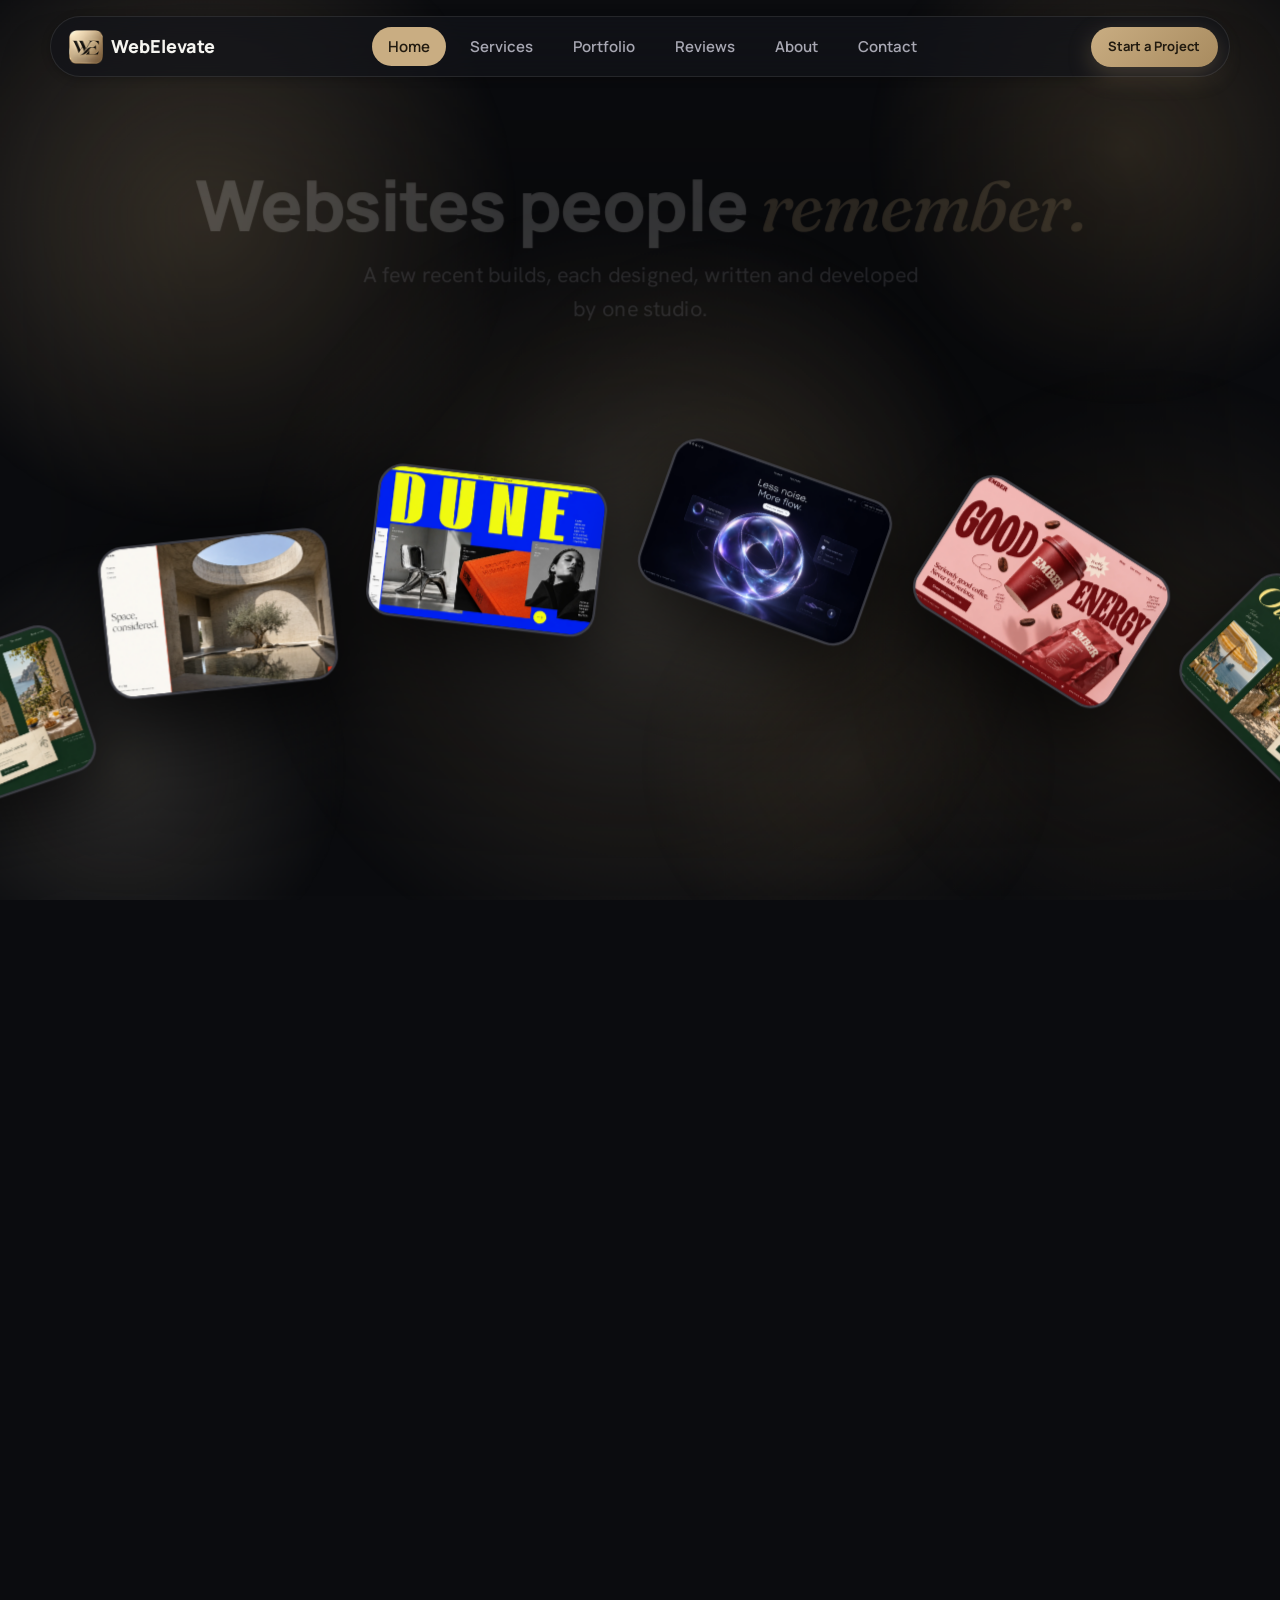
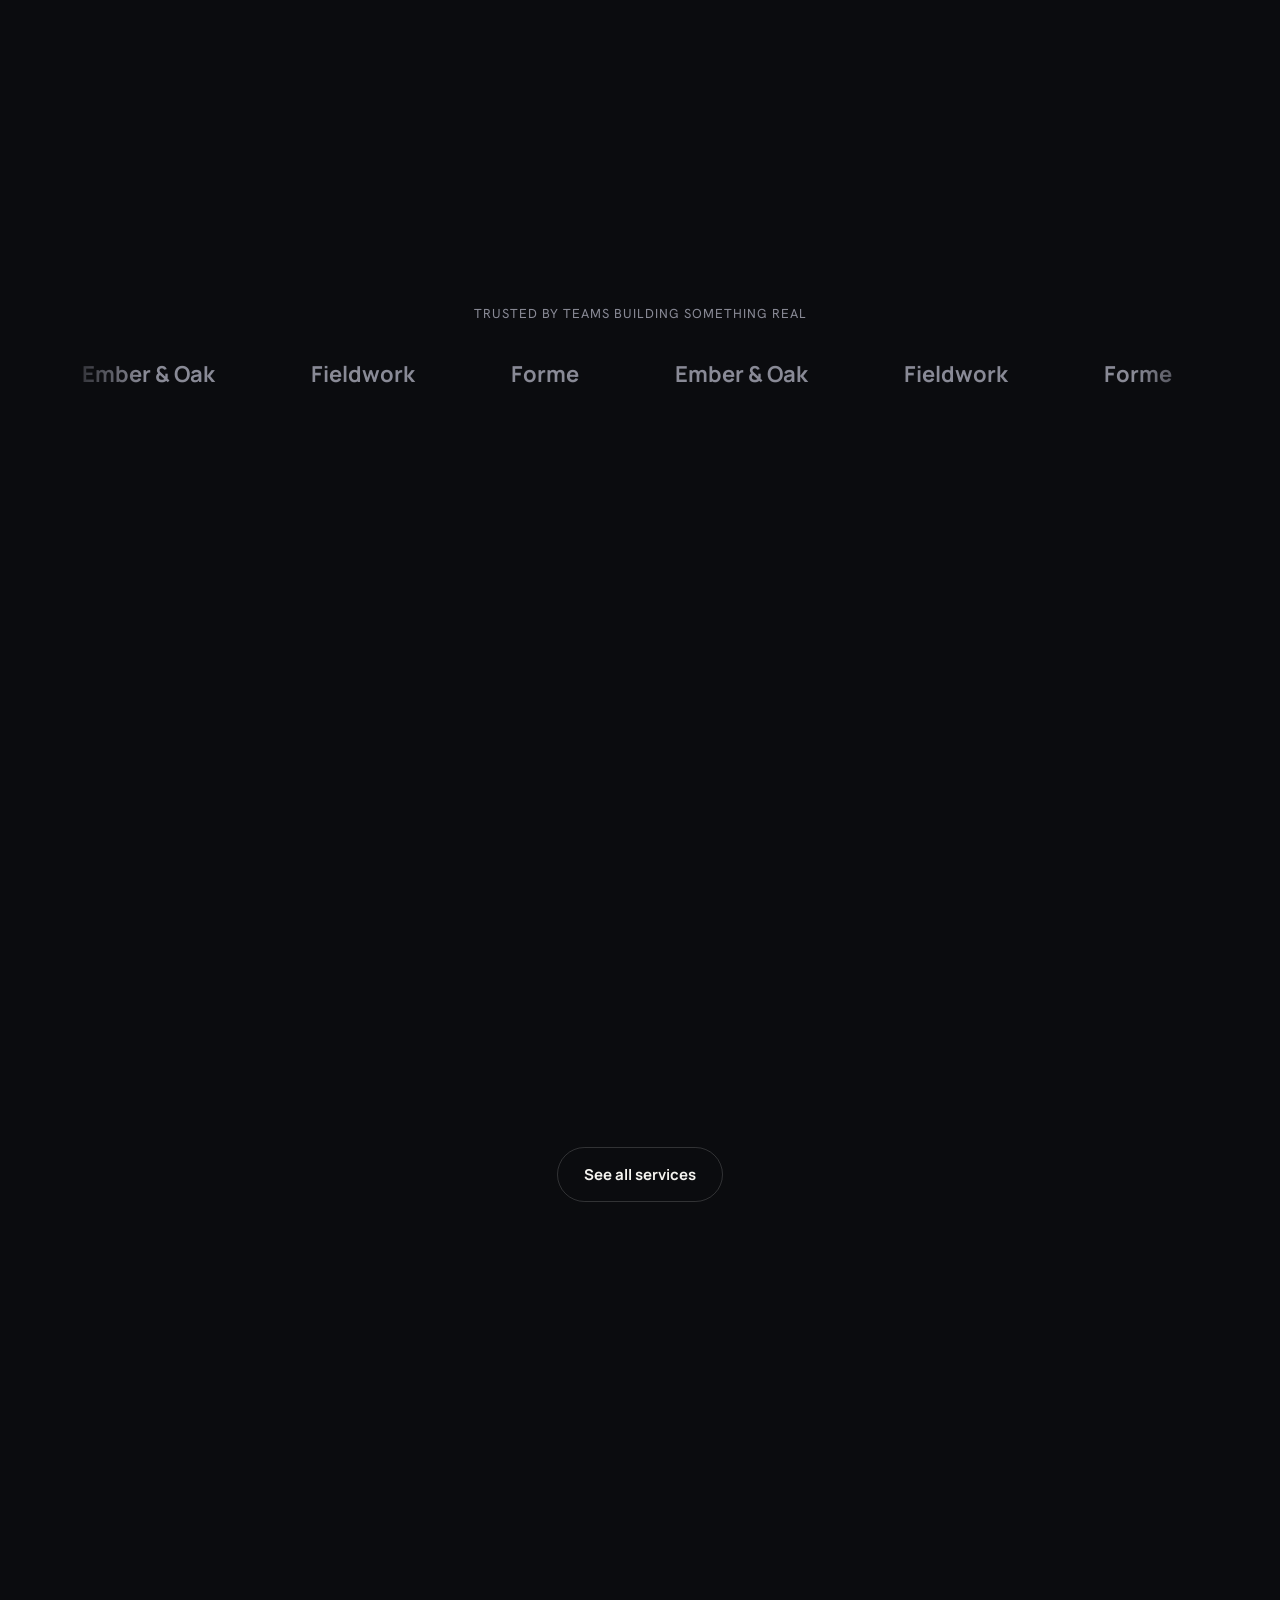
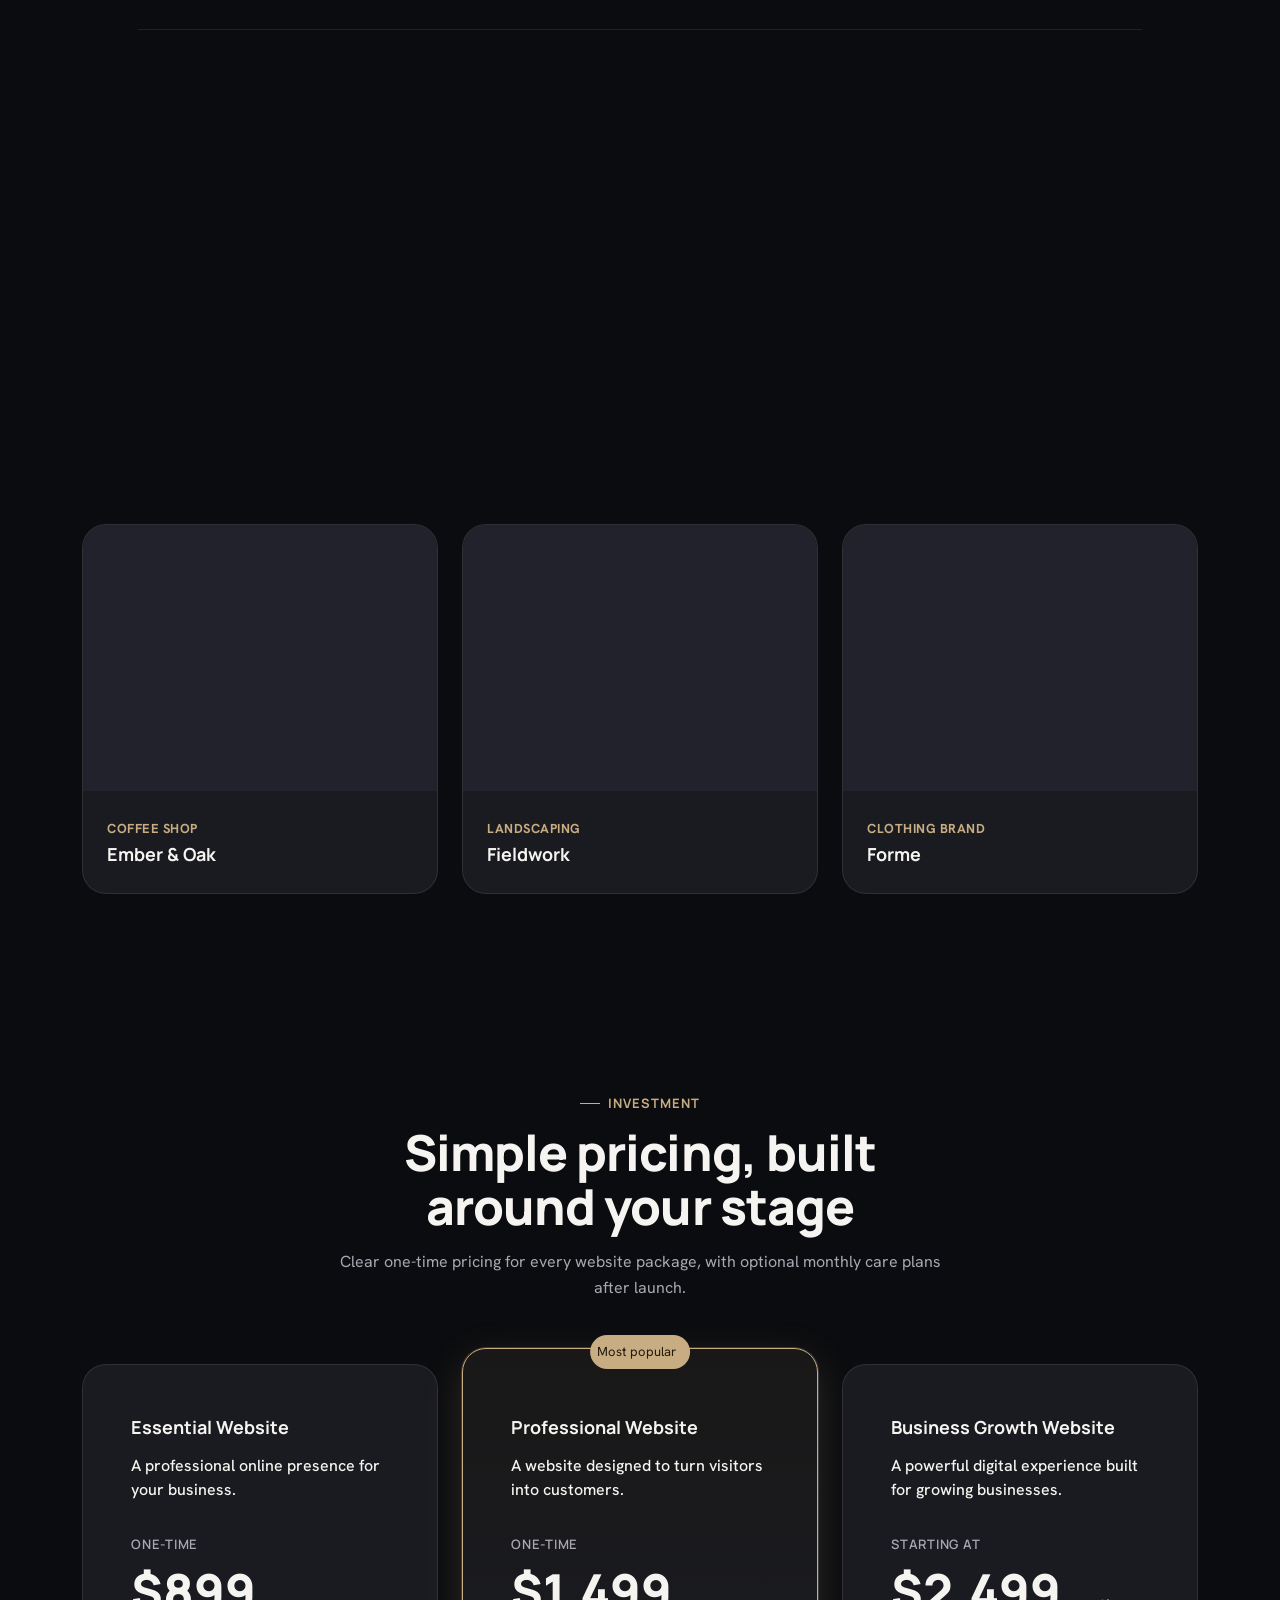
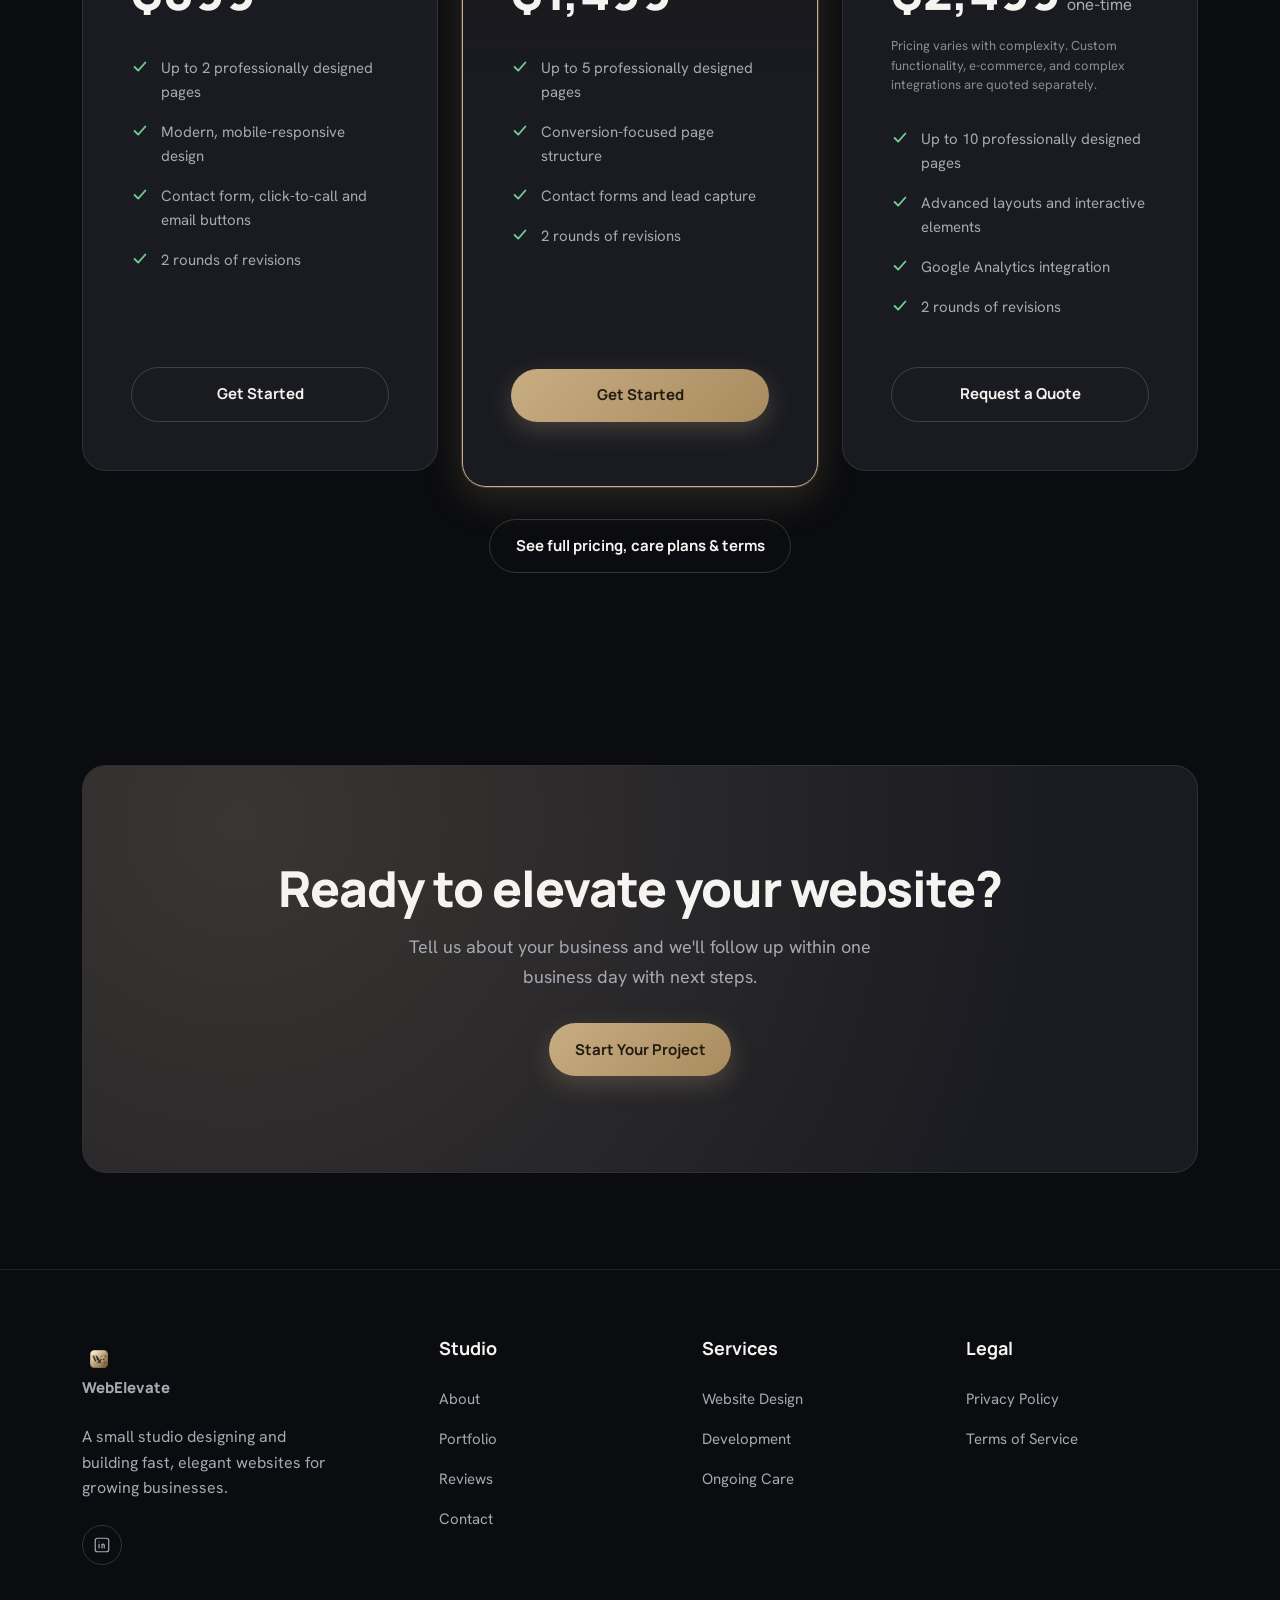
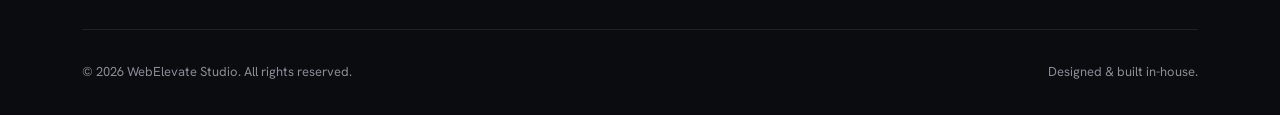
==== commit daf081b6: "Contact form: make See pricing a visible gold outlined button Co-Authored-By: Claude Sonnet 5.5 <nor" ====
--- a/index.html
+++ b/index.html
@@ -24,7 +24,7 @@
 <link rel="preconnect" href="https://fonts.googleapis.com" />
 <link rel="preconnect" href="https://fonts.gstatic.com" crossorigin />
 <link href="https://fonts.googleapis.com/css2?family=Fraunces:ital,wght@1,500&family=Hanken+Grotesk:wght@400;500;600;700&family=Manrope:wght@600;700;800&display=swap" rel="stylesheet" />
-<link rel="stylesheet" href="css/style.css?v=20261104j" />
+<link rel="stylesheet" href="css/style.css?v=20261104k" />
 </head>
 <body>
 <div class="ambient-lights" aria-hidden="true"><span class="orb orb-1"></span><span class="orb orb-2"></span><span class="orb orb-3"></span><span class="orb orb-4"></span><span class="orb orb-5"></span><span class="orb orb-6"></span><span class="glow-core"></span></div>
@@ -376,7 +376,7 @@
   <svg viewBox="0 0 24 24" fill="none"><path d="M12 19V5M5 12l7-7 7 7" stroke="currentColor" stroke-width="2" stroke-linecap="round" stroke-linejoin="round"/></svg>
 </button>
 
-<script src="js/main.js?v=20261104j"></script>
-<script src="js/mac-hero.js?v=20261104j"></script>
+<script src="js/main.js?v=20261104k"></script>
+<script src="js/mac-hero.js?v=20261104k"></script>
 </body>
 </html>
--- a/css/style.css
+++ b/css/style.css
@@ -1296,3 +1296,8 @@
 @media (min-width: 701px) {
   .page-header:has(+ .container .jump-links) { padding-top: calc(var(--space-9) + 10px); padding-bottom: var(--space-5); }
 }
+
+/* "See pricing" button under the interest dropdown on the contact form */
+.field-aside { display: flex; align-items: center; flex-wrap: wrap; gap: var(--space-3); }
+.see-pricing { color: var(--accent); border-color: var(--accent-ring); gap: var(--space-2); }
+.see-pricing:hover { color: var(--text); border-color: var(--accent); }
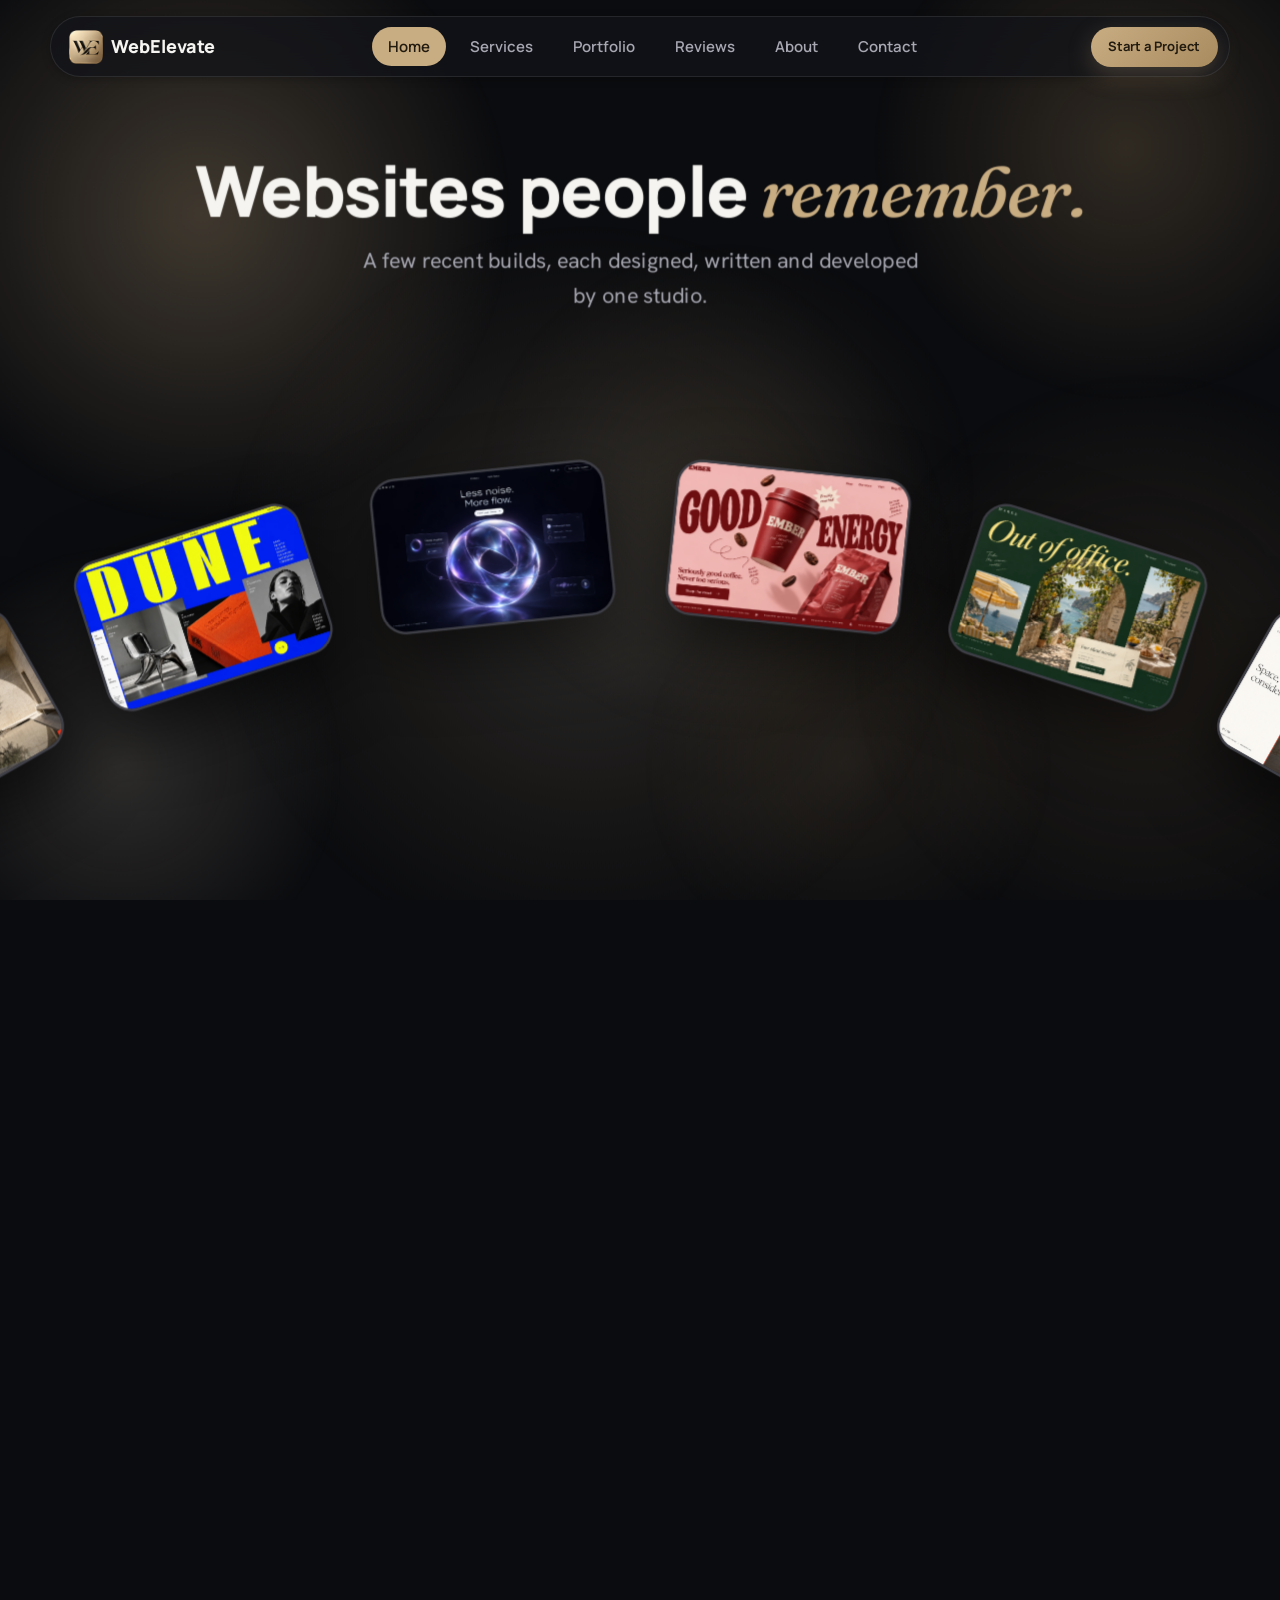
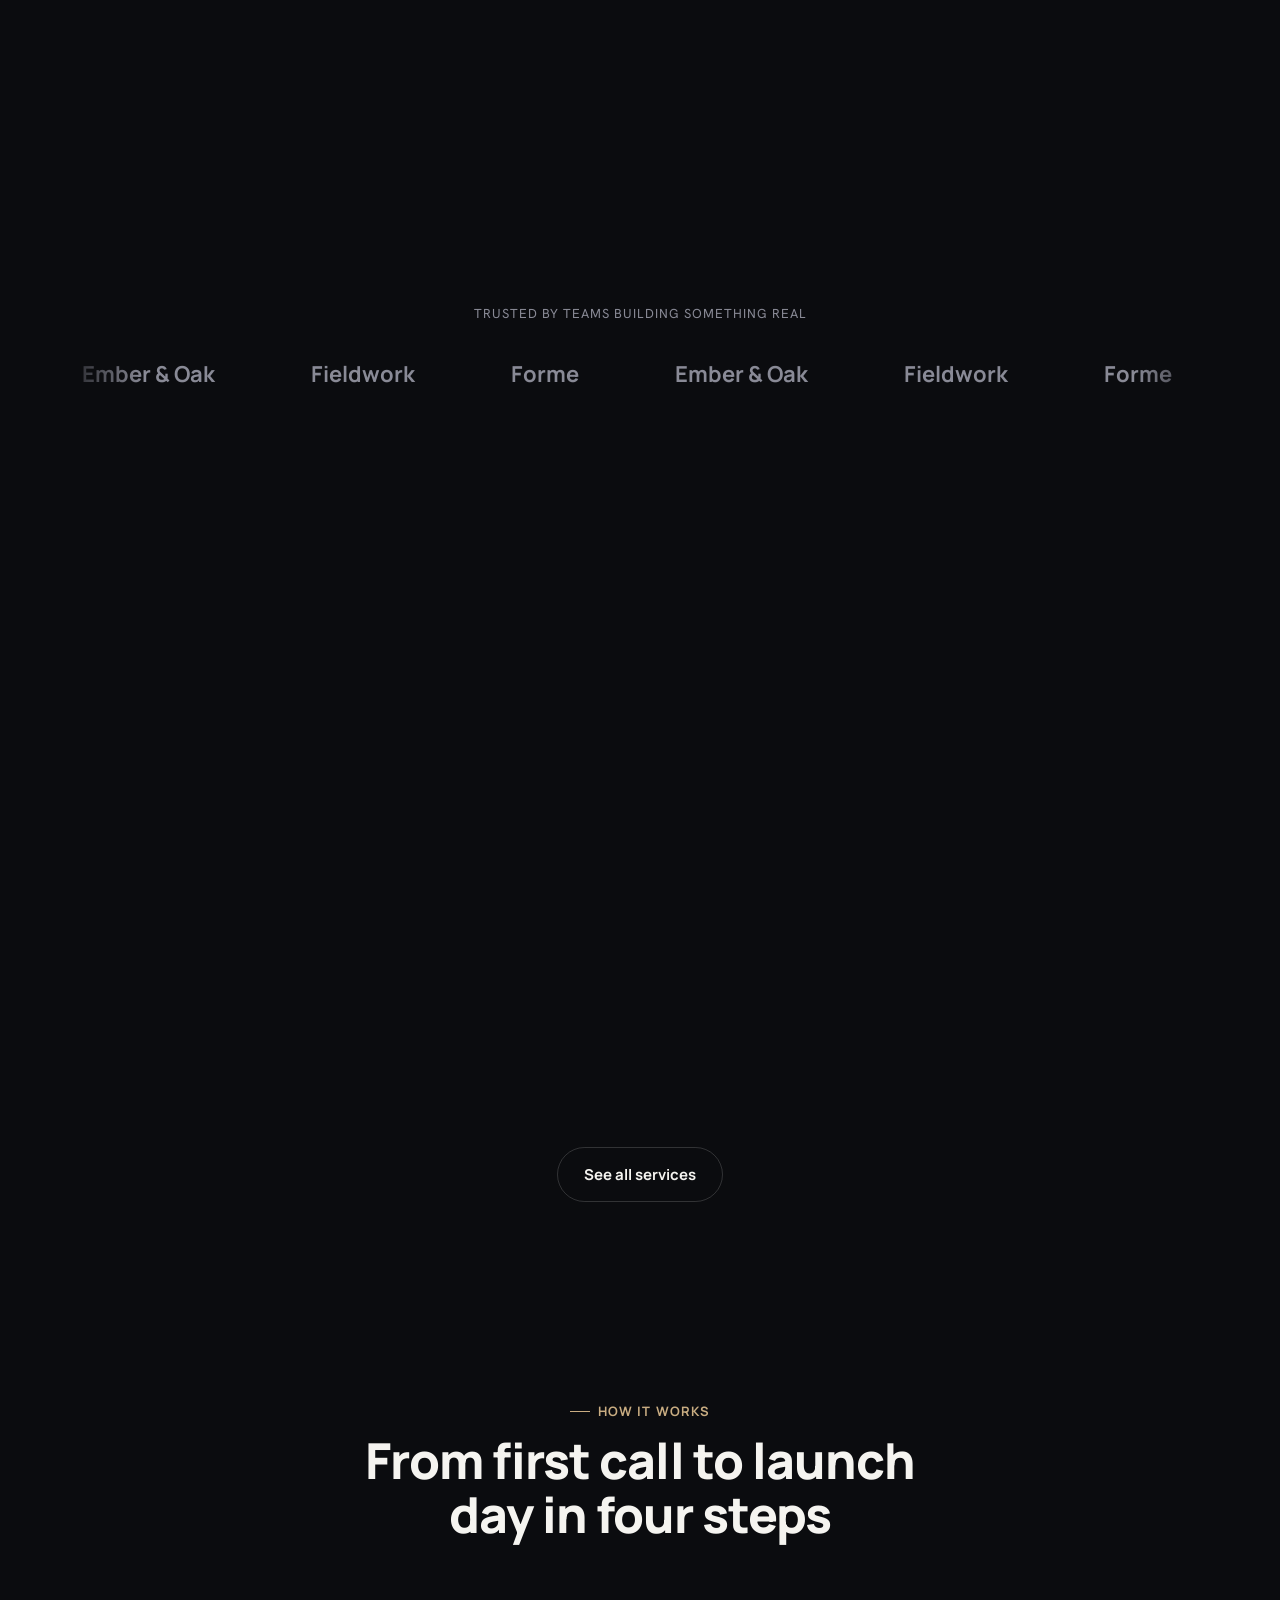
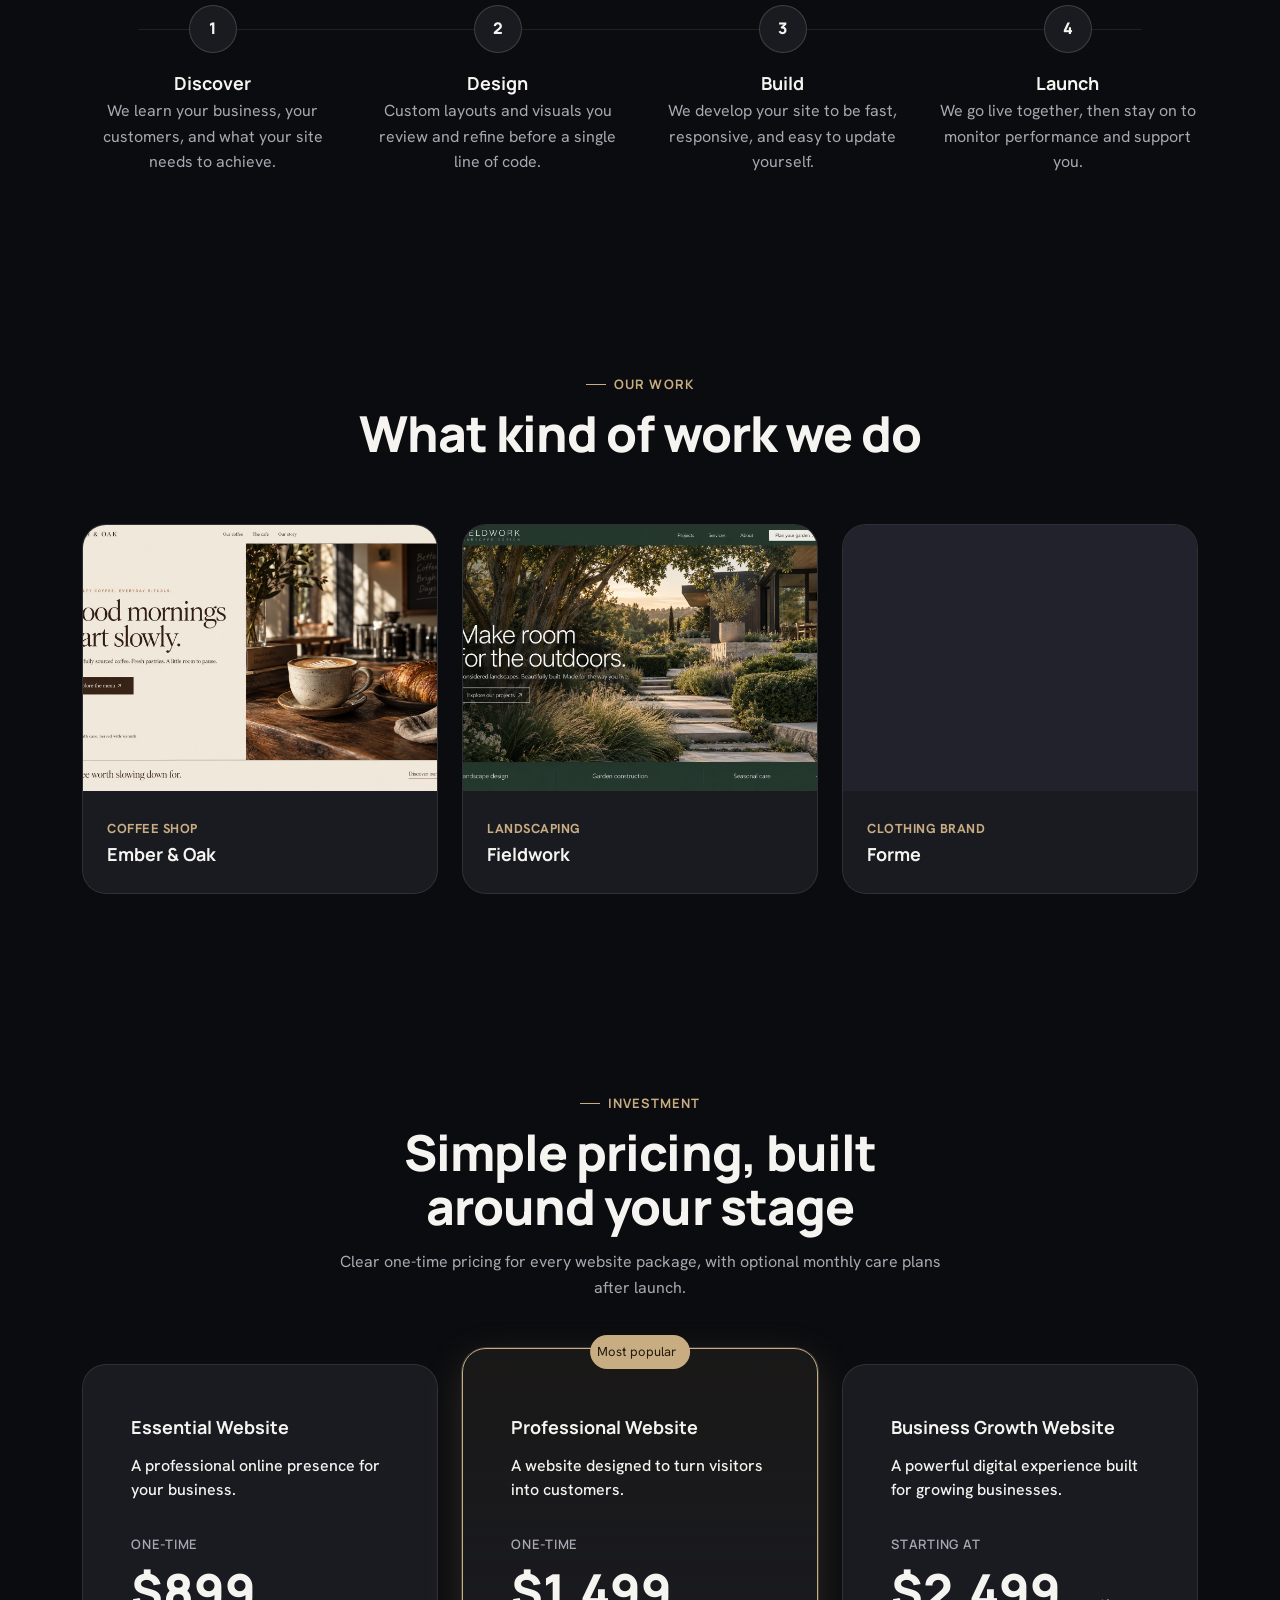
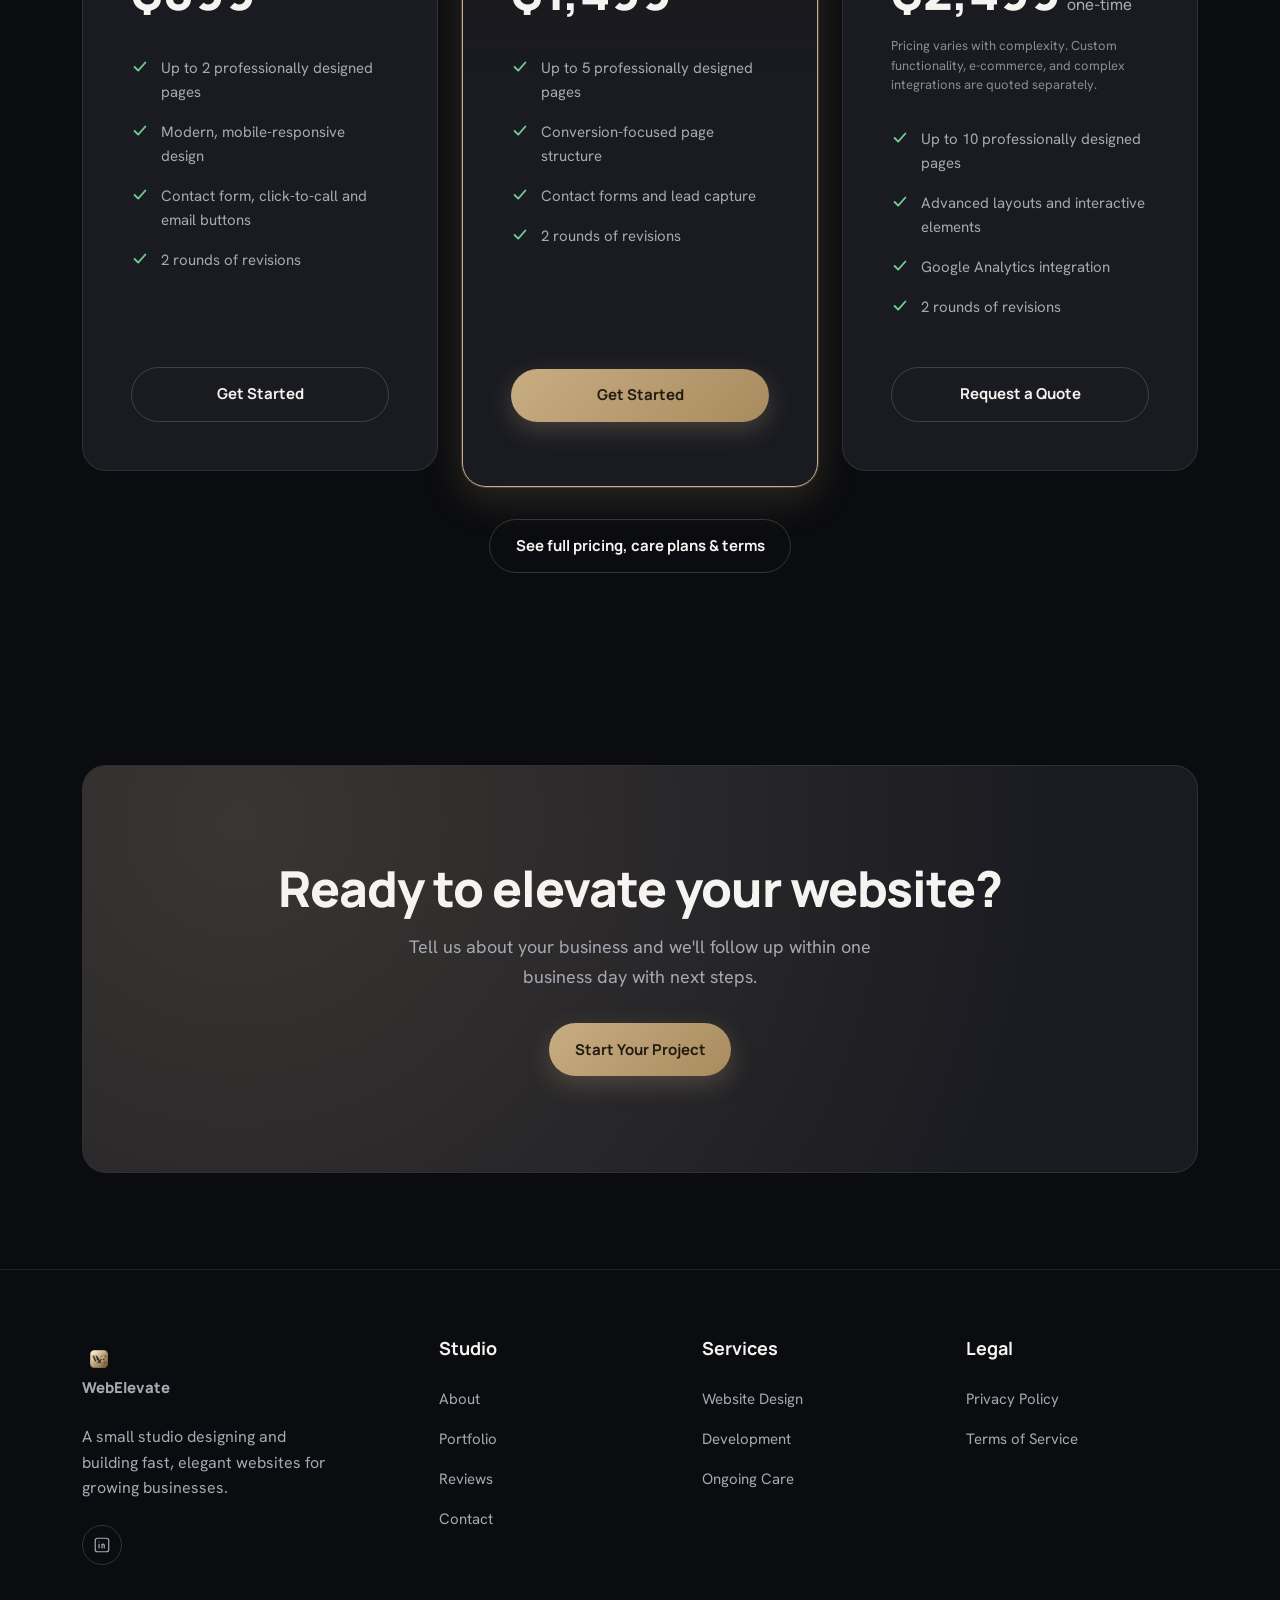
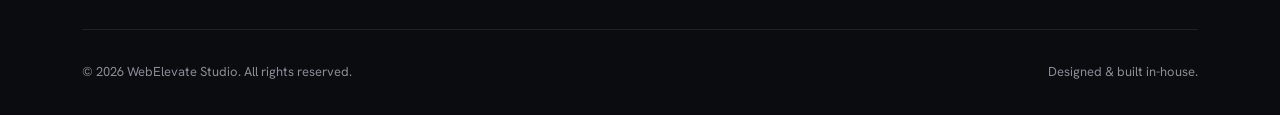
==== commit 5e7d9dd6: "Services: remove banner image under What we do Co-Authored-By: Claude Sonnet 5.5 <noreply@anthropic." ====
--- a/index.html
+++ b/index.html
@@ -24,7 +24,7 @@
 <link rel="preconnect" href="https://fonts.googleapis.com" />
 <link rel="preconnect" href="https://fonts.gstatic.com" crossorigin />
 <link href="https://fonts.googleapis.com/css2?family=Fraunces:ital,wght@1,500&family=Hanken+Grotesk:wght@400;500;600;700&family=Manrope:wght@600;700;800&display=swap" rel="stylesheet" />
-<link rel="stylesheet" href="css/style.css?v=20261104k" />
+<link rel="stylesheet" href="css/style.css?v=20261104l" />
 </head>
 <body>
 <div class="ambient-lights" aria-hidden="true"><span class="orb orb-1"></span><span class="orb orb-2"></span><span class="orb orb-3"></span><span class="orb orb-4"></span><span class="orb orb-5"></span><span class="orb orb-6"></span><span class="glow-core"></span></div>
@@ -376,7 +376,7 @@
   <svg viewBox="0 0 24 24" fill="none"><path d="M12 19V5M5 12l7-7 7 7" stroke="currentColor" stroke-width="2" stroke-linecap="round" stroke-linejoin="round"/></svg>
 </button>
 
-<script src="js/main.js?v=20261104k"></script>
-<script src="js/mac-hero.js?v=20261104k"></script>
+<script src="js/main.js?v=20261104l"></script>
+<script src="js/mac-hero.js?v=20261104l"></script>
 </body>
 </html>
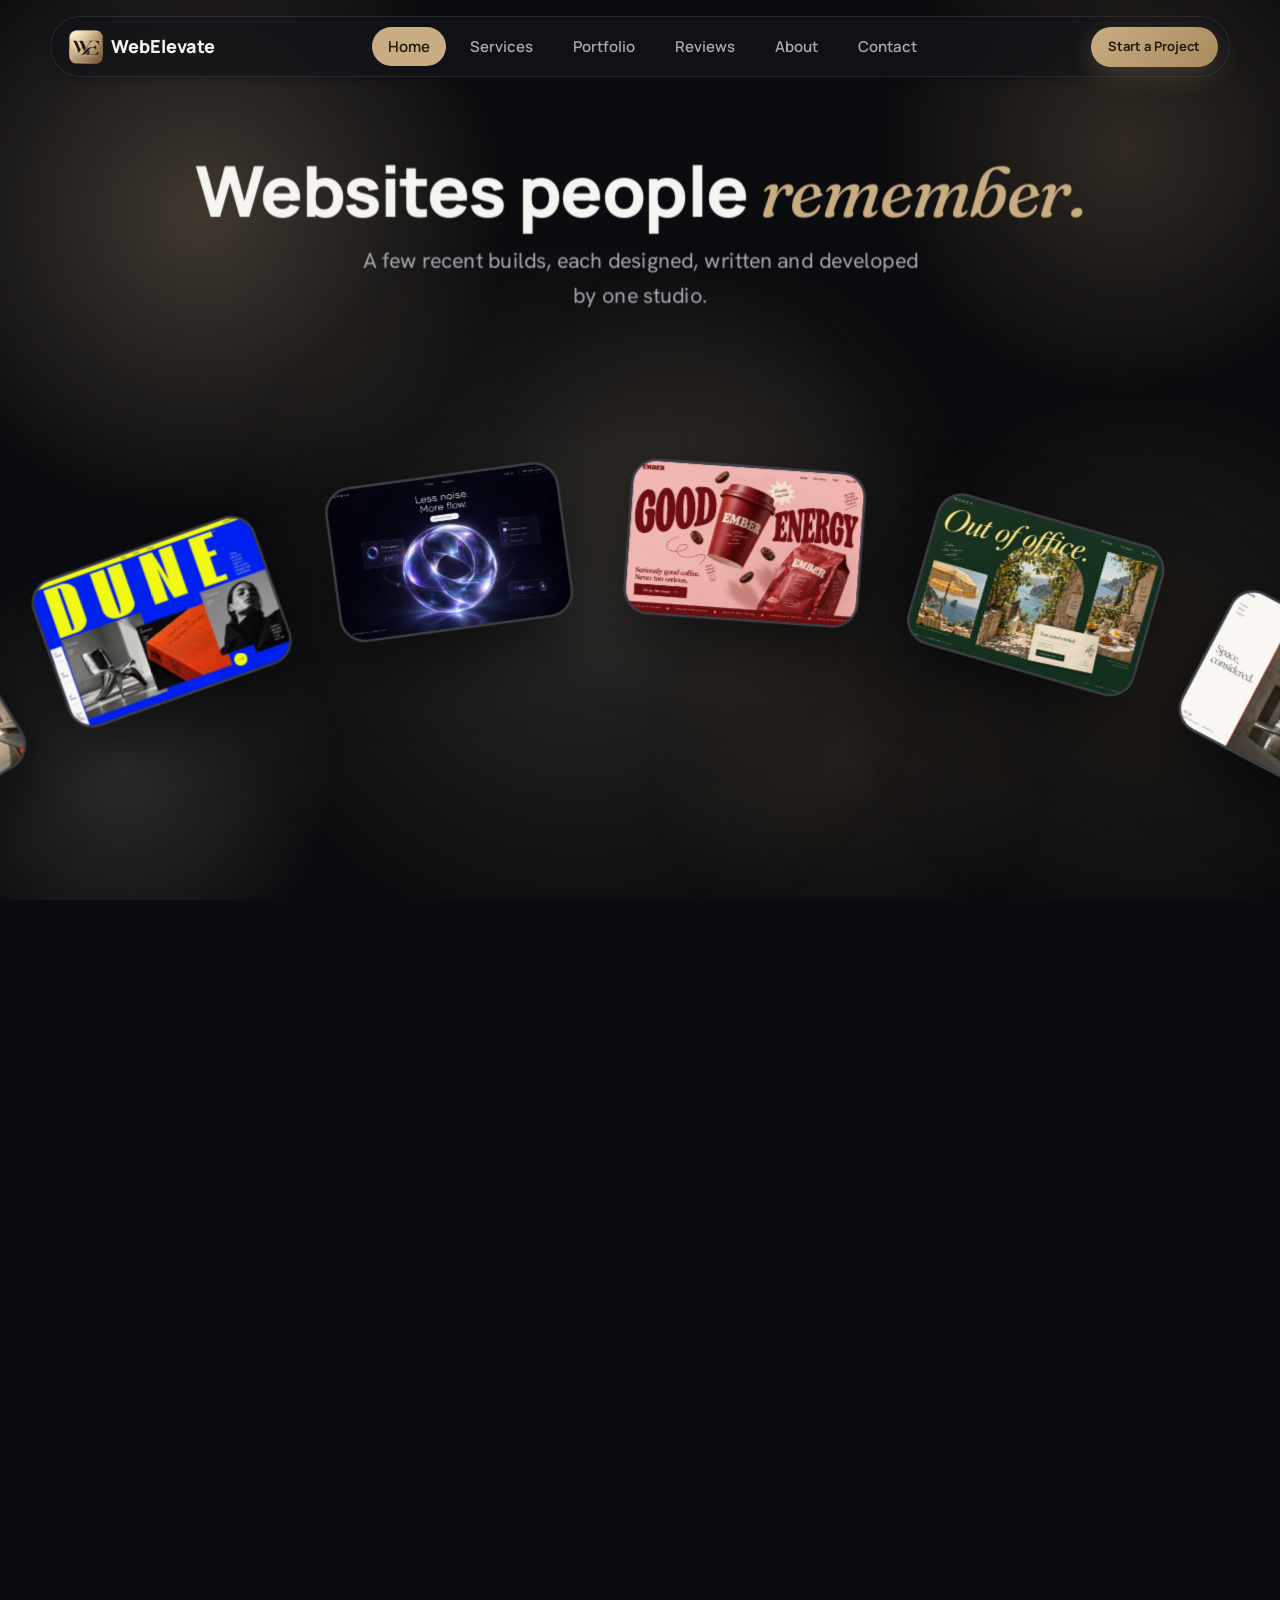
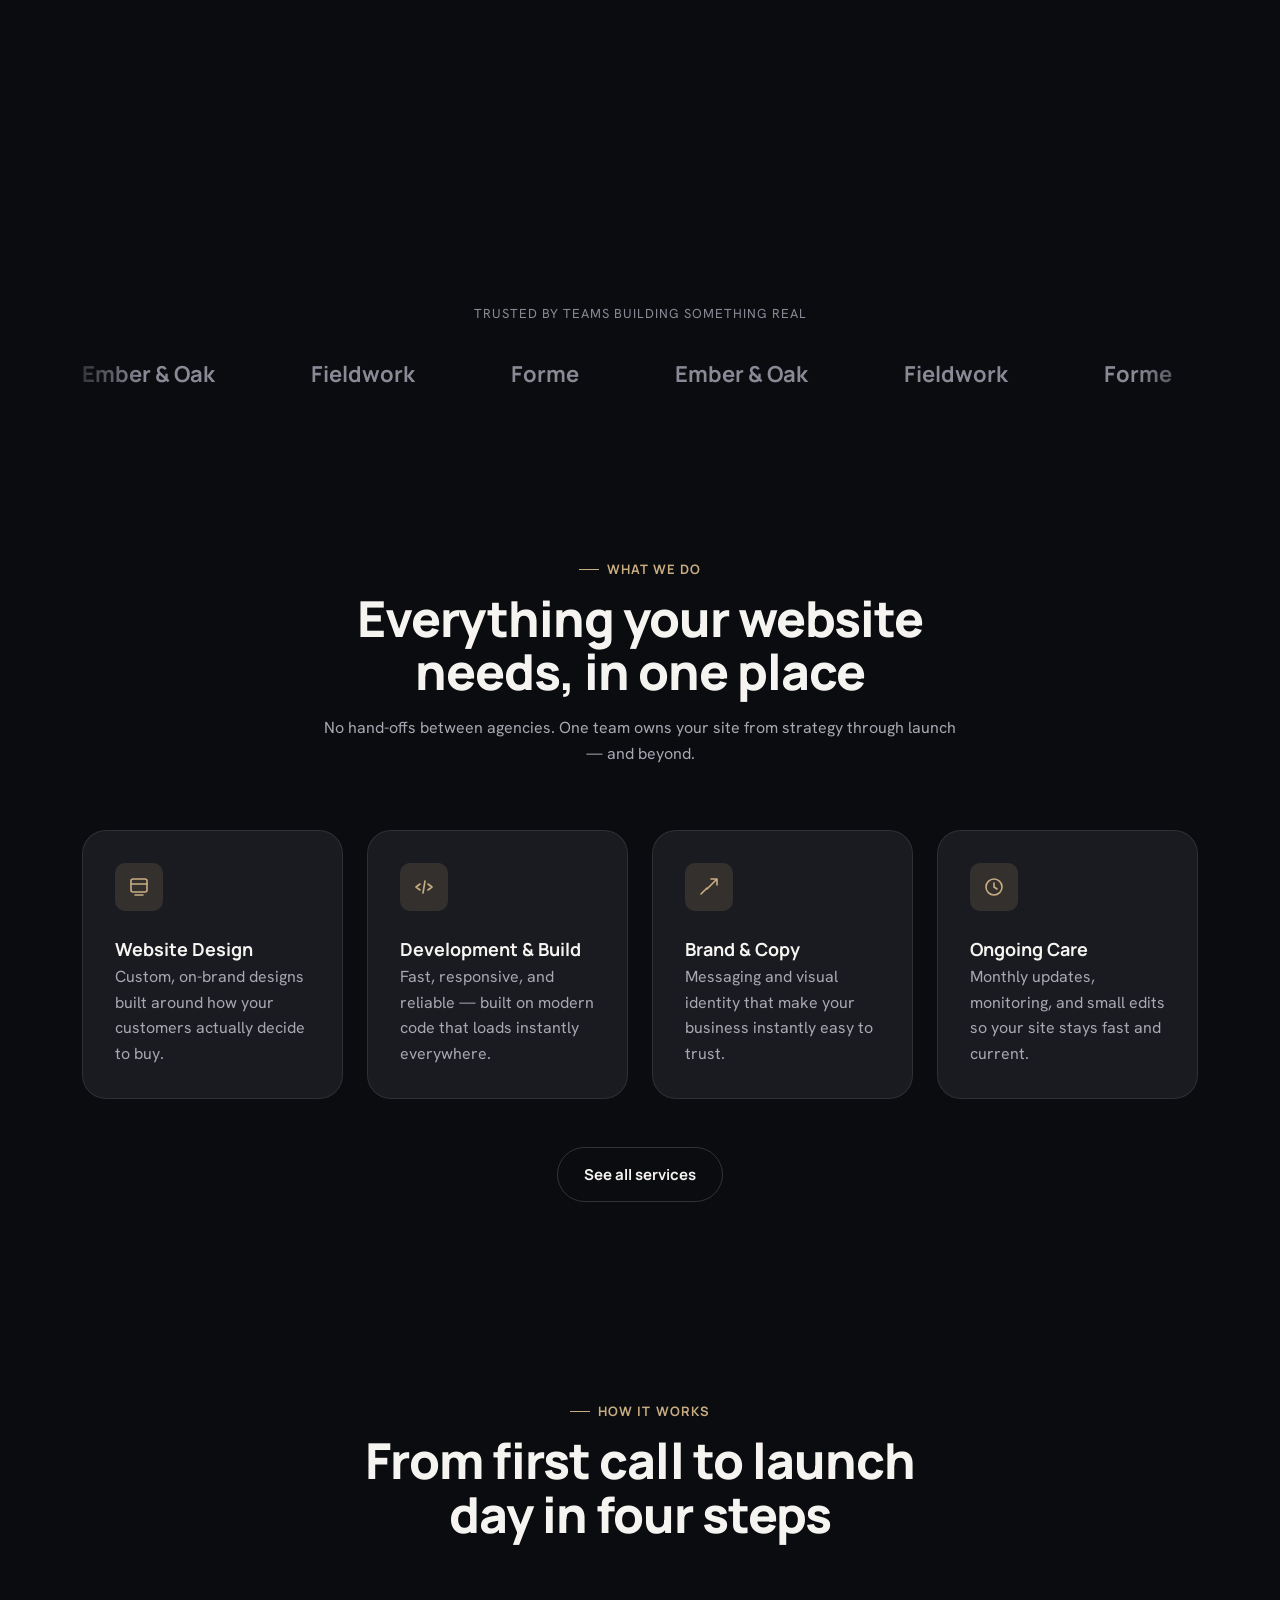
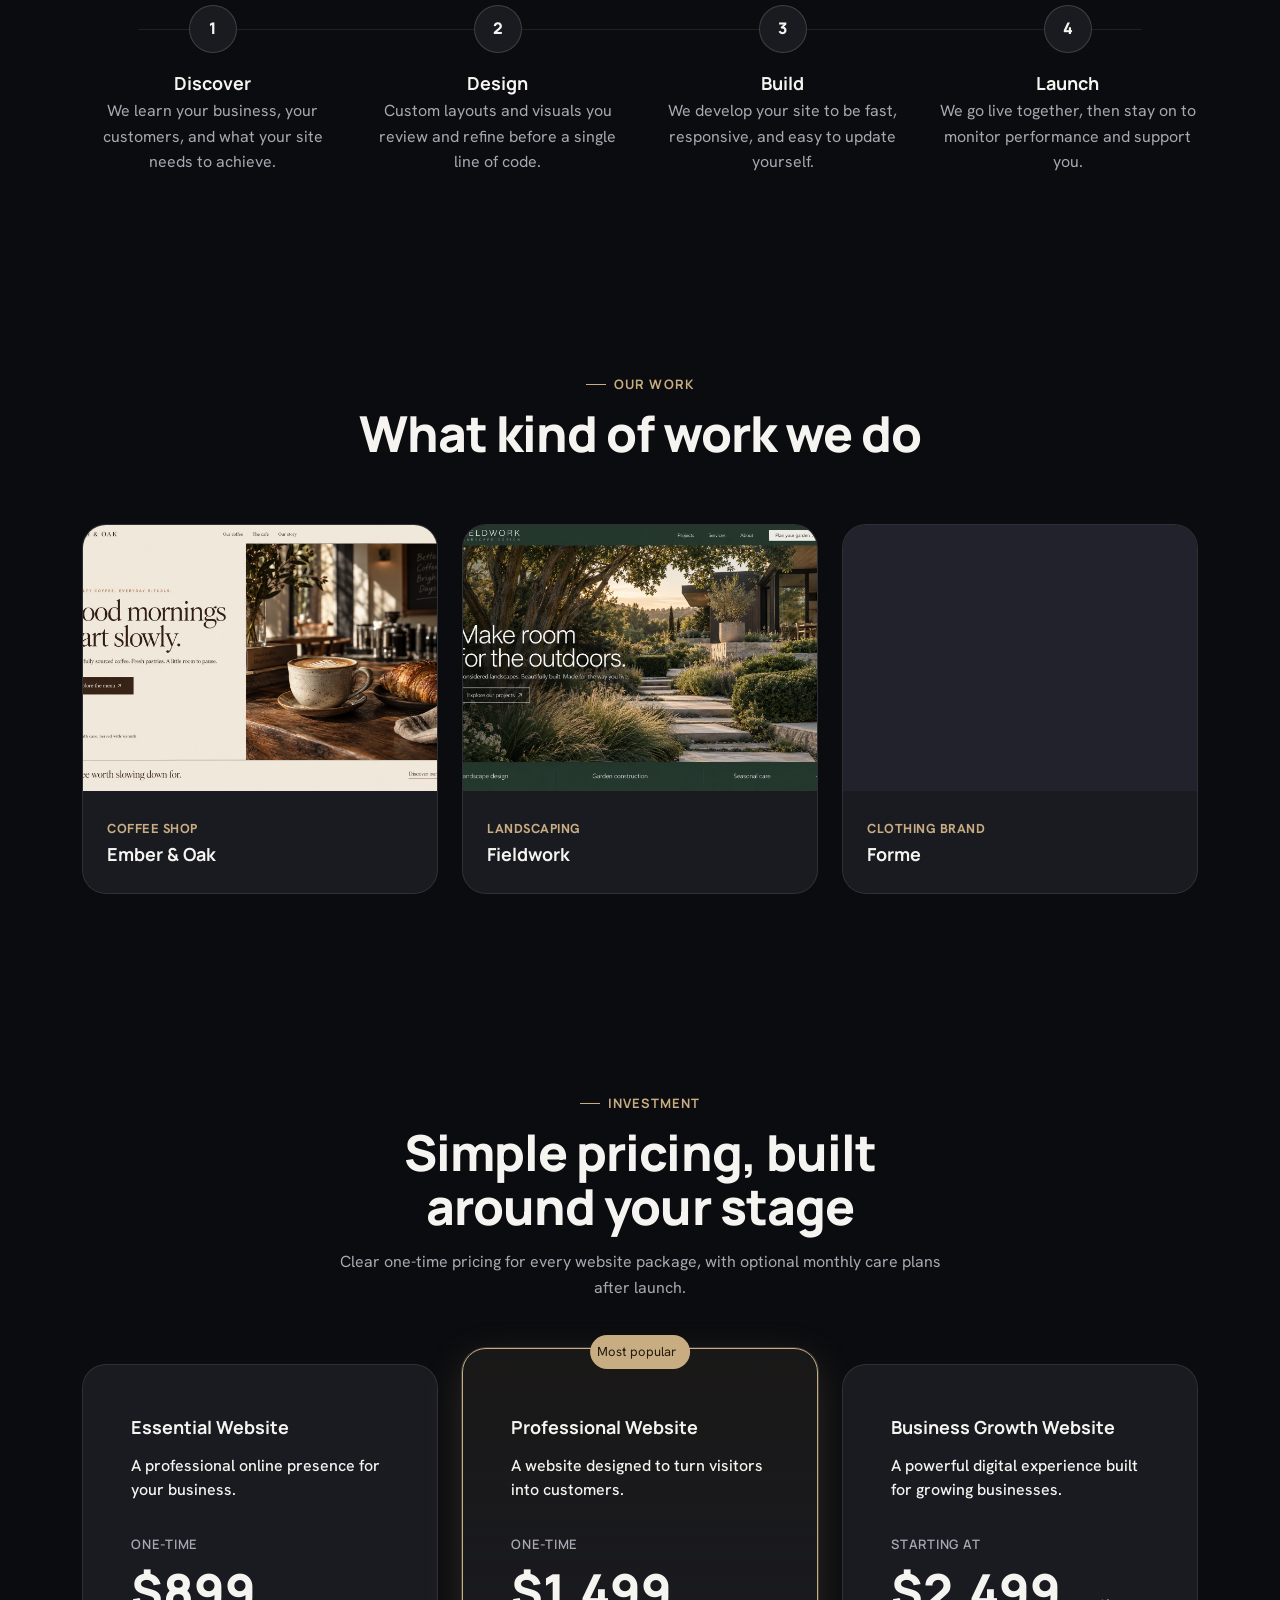
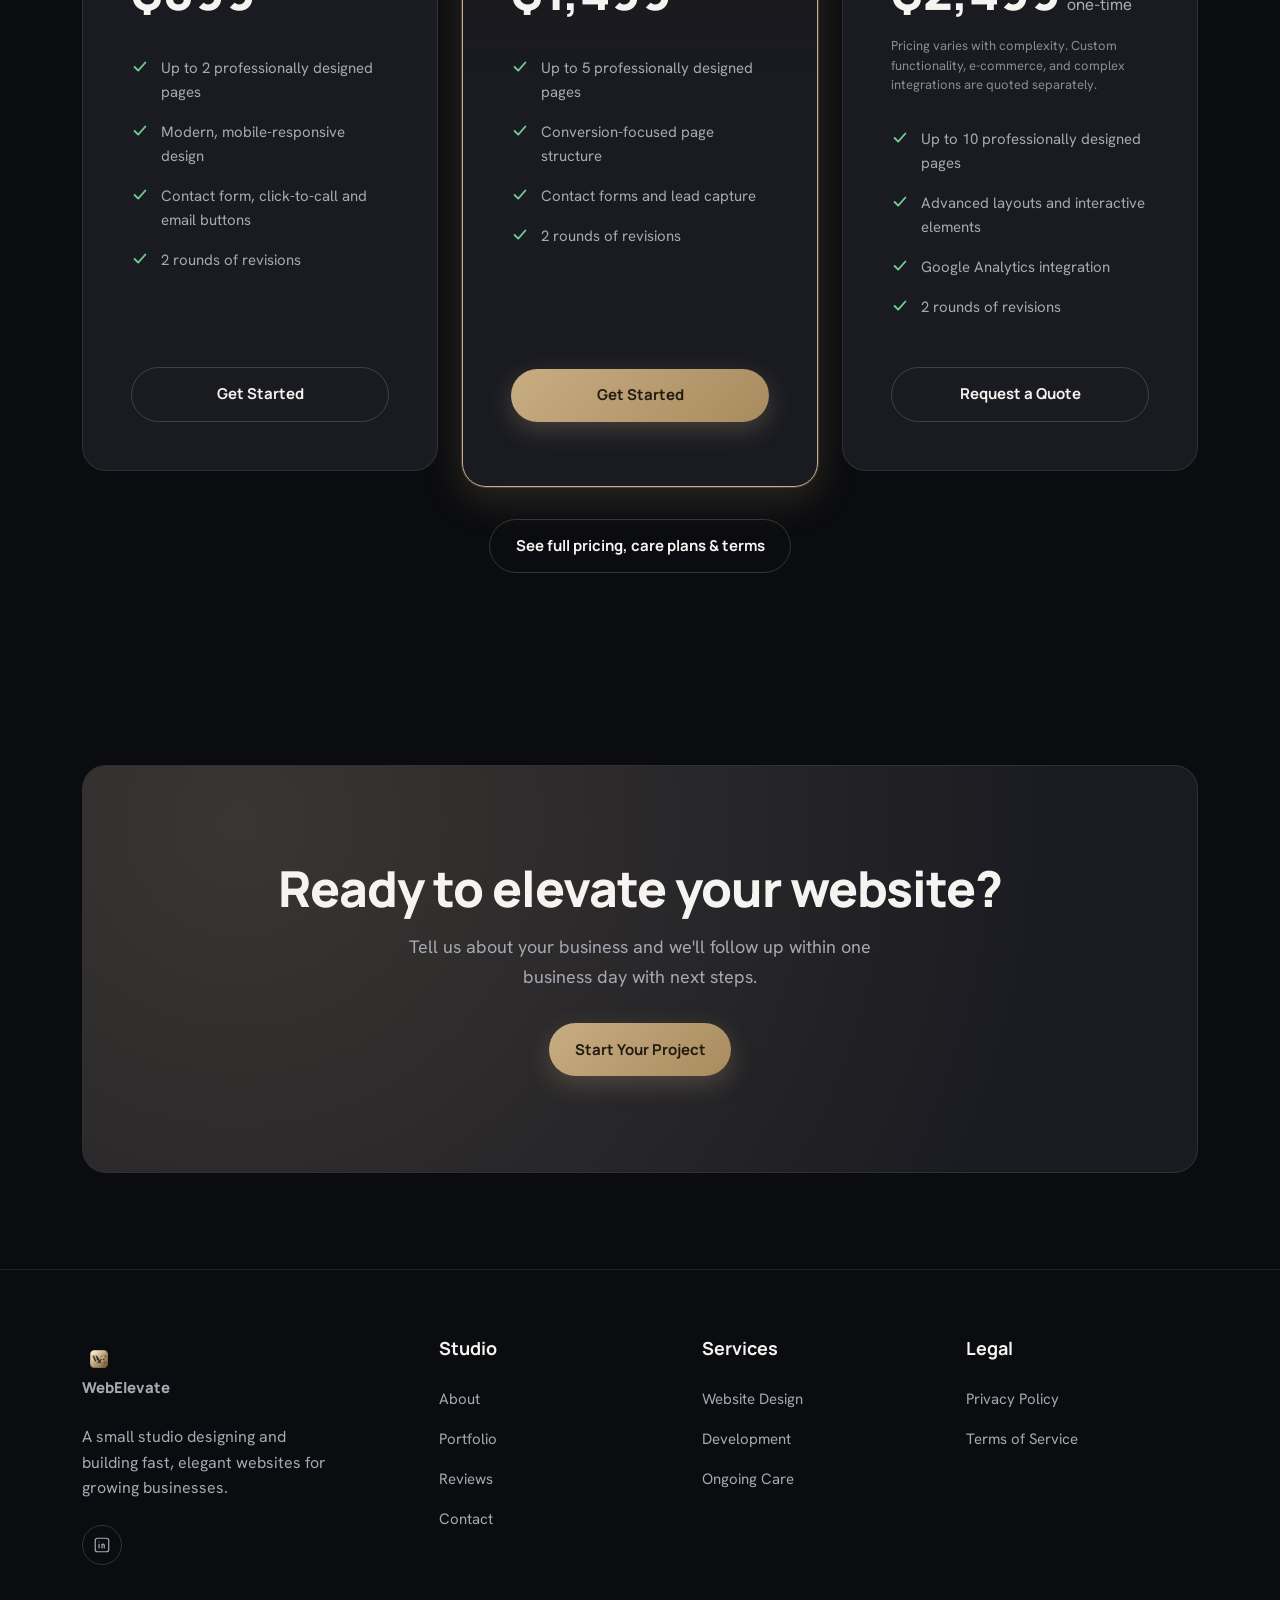
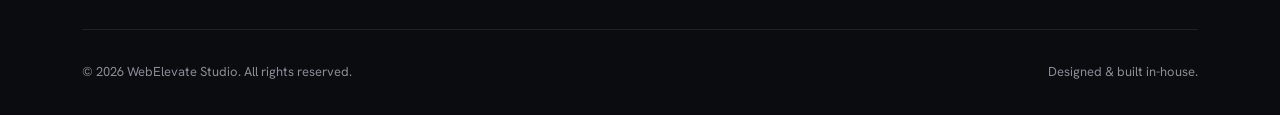
==== commit 4c2d7f5b: "Contact form: let clients select multiple options (one website package + one care plan + extras) Co-" ====
--- a/index.html
+++ b/index.html
@@ -24,7 +24,7 @@
 <link rel="preconnect" href="https://fonts.googleapis.com" />
 <link rel="preconnect" href="https://fonts.gstatic.com" crossorigin />
 <link href="https://fonts.googleapis.com/css2?family=Fraunces:ital,wght@1,500&family=Hanken+Grotesk:wght@400;500;600;700&family=Manrope:wght@600;700;800&display=swap" rel="stylesheet" />
-<link rel="stylesheet" href="css/style.css?v=20261104l" />
+<link rel="stylesheet" href="css/style.css?v=20261104m" />
 </head>
 <body>
 <div class="ambient-lights" aria-hidden="true"><span class="orb orb-1"></span><span class="orb orb-2"></span><span class="orb orb-3"></span><span class="orb orb-4"></span><span class="orb orb-5"></span><span class="orb orb-6"></span><span class="glow-core"></span></div>
@@ -376,7 +376,7 @@
   <svg viewBox="0 0 24 24" fill="none"><path d="M12 19V5M5 12l7-7 7 7" stroke="currentColor" stroke-width="2" stroke-linecap="round" stroke-linejoin="round"/></svg>
 </button>
 
-<script src="js/main.js?v=20261104l"></script>
-<script src="js/mac-hero.js?v=20261104l"></script>
+<script src="js/main.js?v=20261104m"></script>
+<script src="js/mac-hero.js?v=20261104m"></script>
 </body>
 </html>
--- a/css/style.css
+++ b/css/style.css
@@ -1301,3 +1301,17 @@
 .field-aside { display: flex; align-items: center; flex-wrap: wrap; gap: var(--space-3); }
 .see-pricing { color: var(--accent); border-color: var(--accent-ring); gap: var(--space-2); }
 .see-pricing:hover { color: var(--text); border-color: var(--accent); }
+
+/* "What are you interested in?" multi-select on the contact form */
+.interest { border: 0; padding: 0; margin: 0 0 var(--space-5); min-width: 0; }
+.interest legend { font-size: var(--fs-sm); font-weight: 600; color: var(--text); padding: 0; margin-bottom: var(--space-3); }
+.interest .opt, .choice-label .opt { font-weight: 400; color: var(--text-faint); }
+.choice-group { margin-bottom: var(--space-4); display: grid; gap: var(--space-2); }
+.choice-label { font-size: var(--fs-xs); font-weight: 600; letter-spacing: .04em; text-transform: uppercase; color: var(--text-faint); }
+.choice { display: flex; align-items: center; gap: var(--space-3); padding: var(--space-3) var(--space-4); border: 1px solid var(--border); border-radius: var(--radius-sm); background: var(--surface); cursor: pointer; transition: border-color .2s, background .2s; }
+.choice:hover { border-color: var(--border-strong); }
+.choice input { width: 18px; height: 18px; margin: 0; flex: 0 0 auto; accent-color: var(--accent); cursor: pointer; }
+.choice-text { color: var(--text); font-size: var(--fs-sm); font-weight: 500; }
+.choice-price { margin-left: auto; color: var(--text-muted); font-size: var(--fs-xs); text-align: right; }
+.choice:has(input:checked) { border-color: var(--accent-ring); background: var(--accent-soft); }
+.choice:has(input:focus-visible) { outline: 2px solid var(--accent); outline-offset: 2px; }
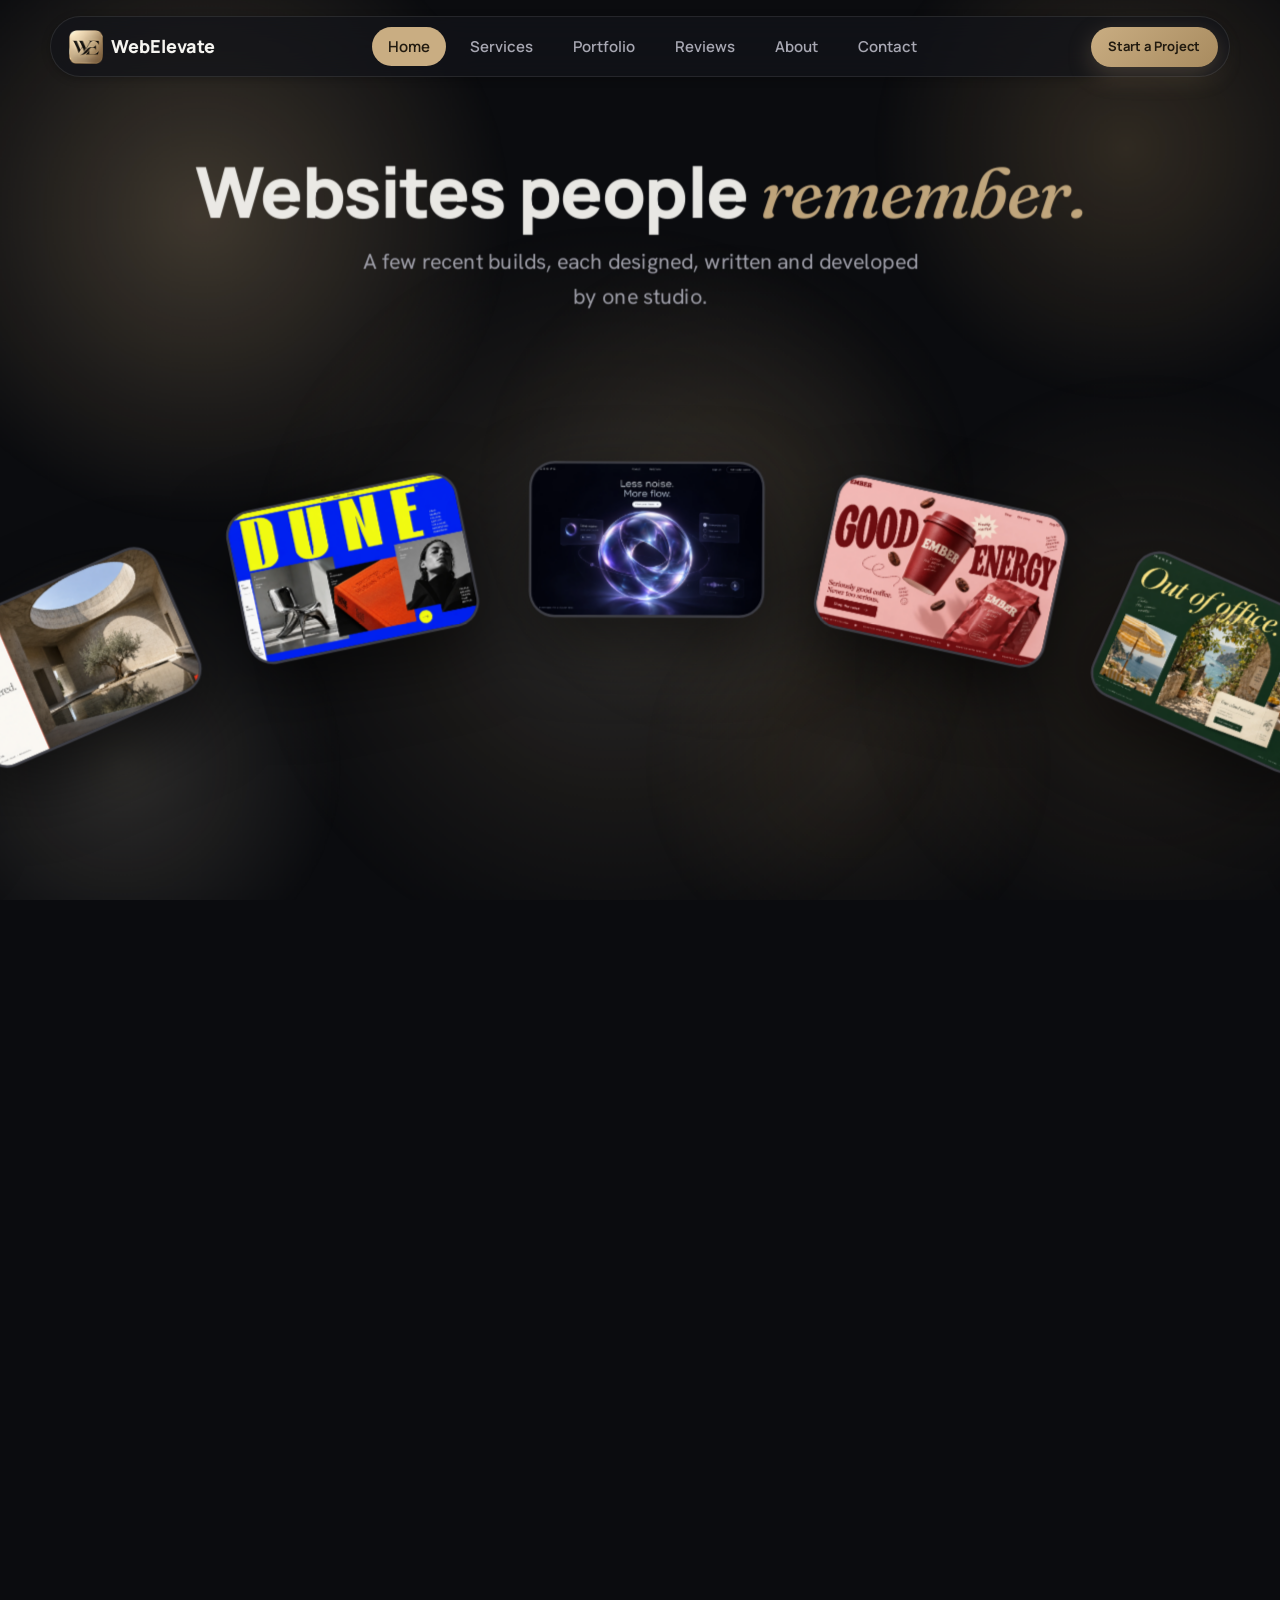
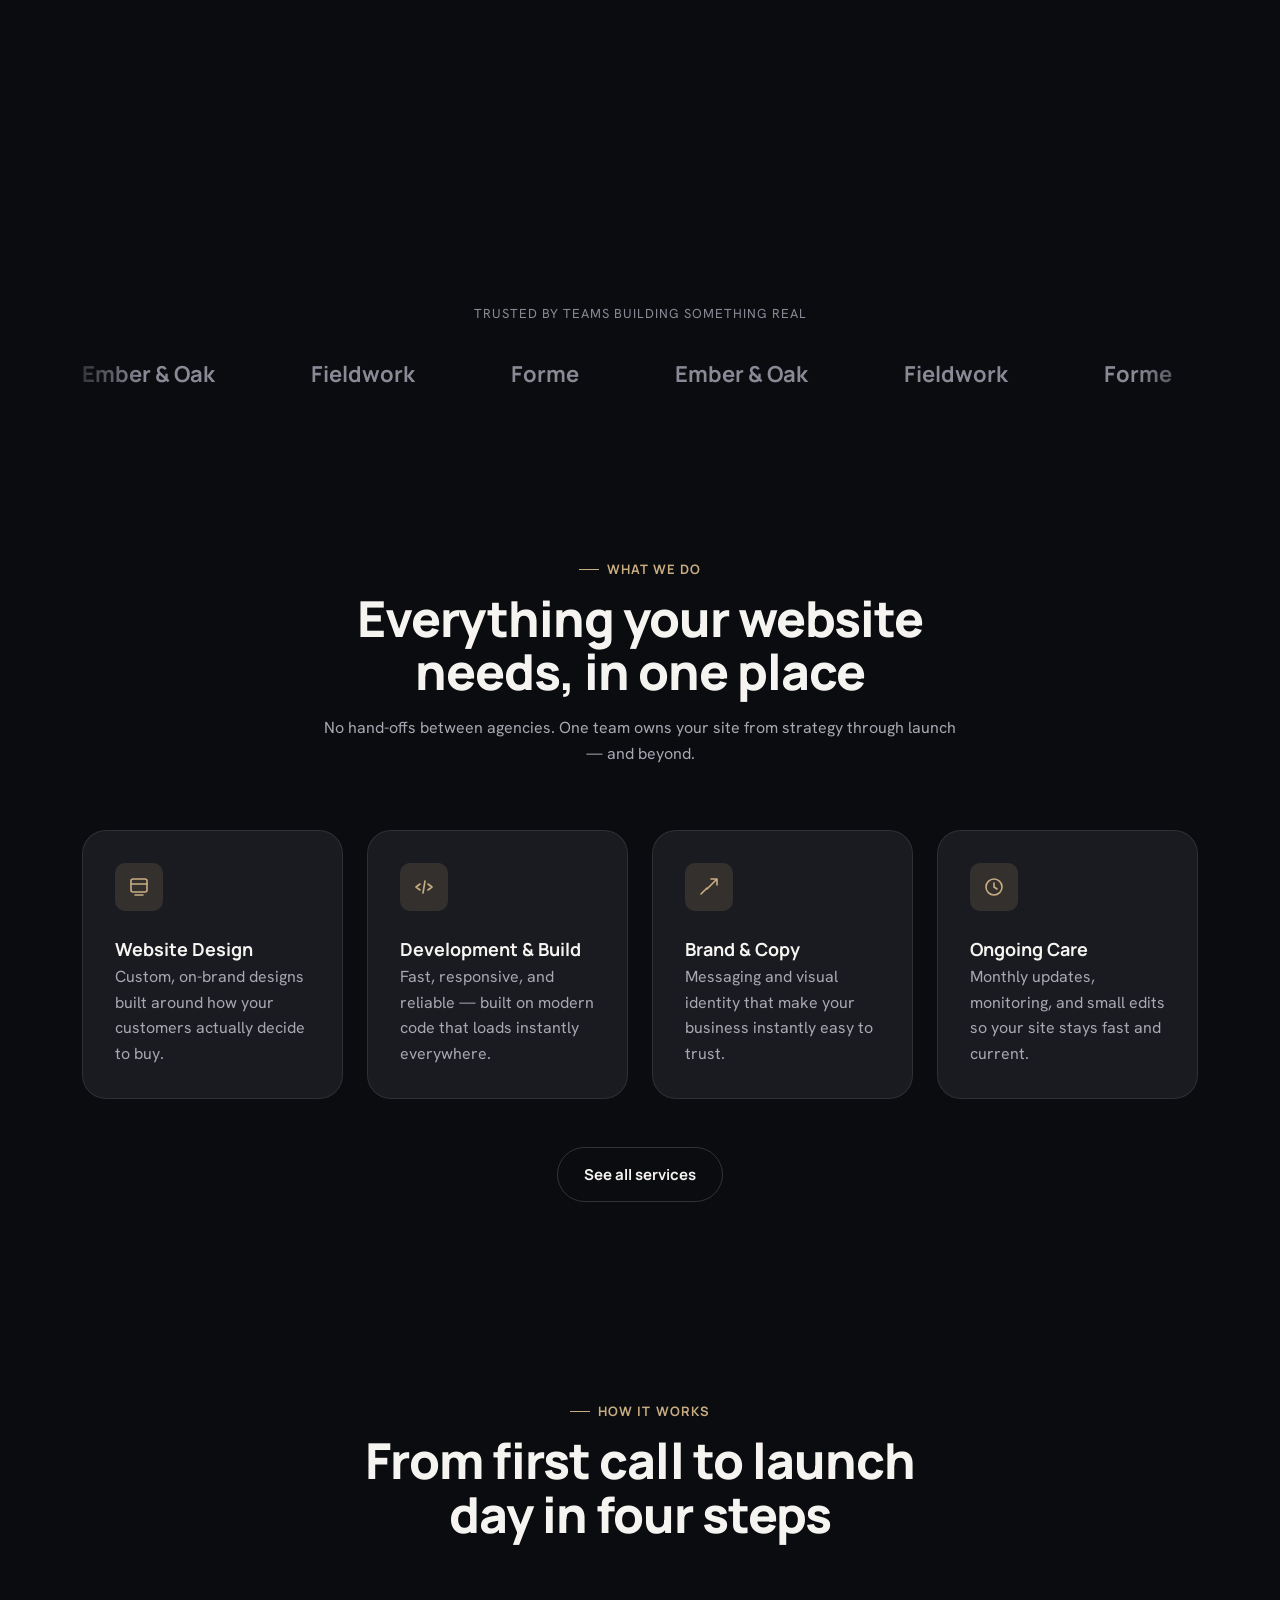
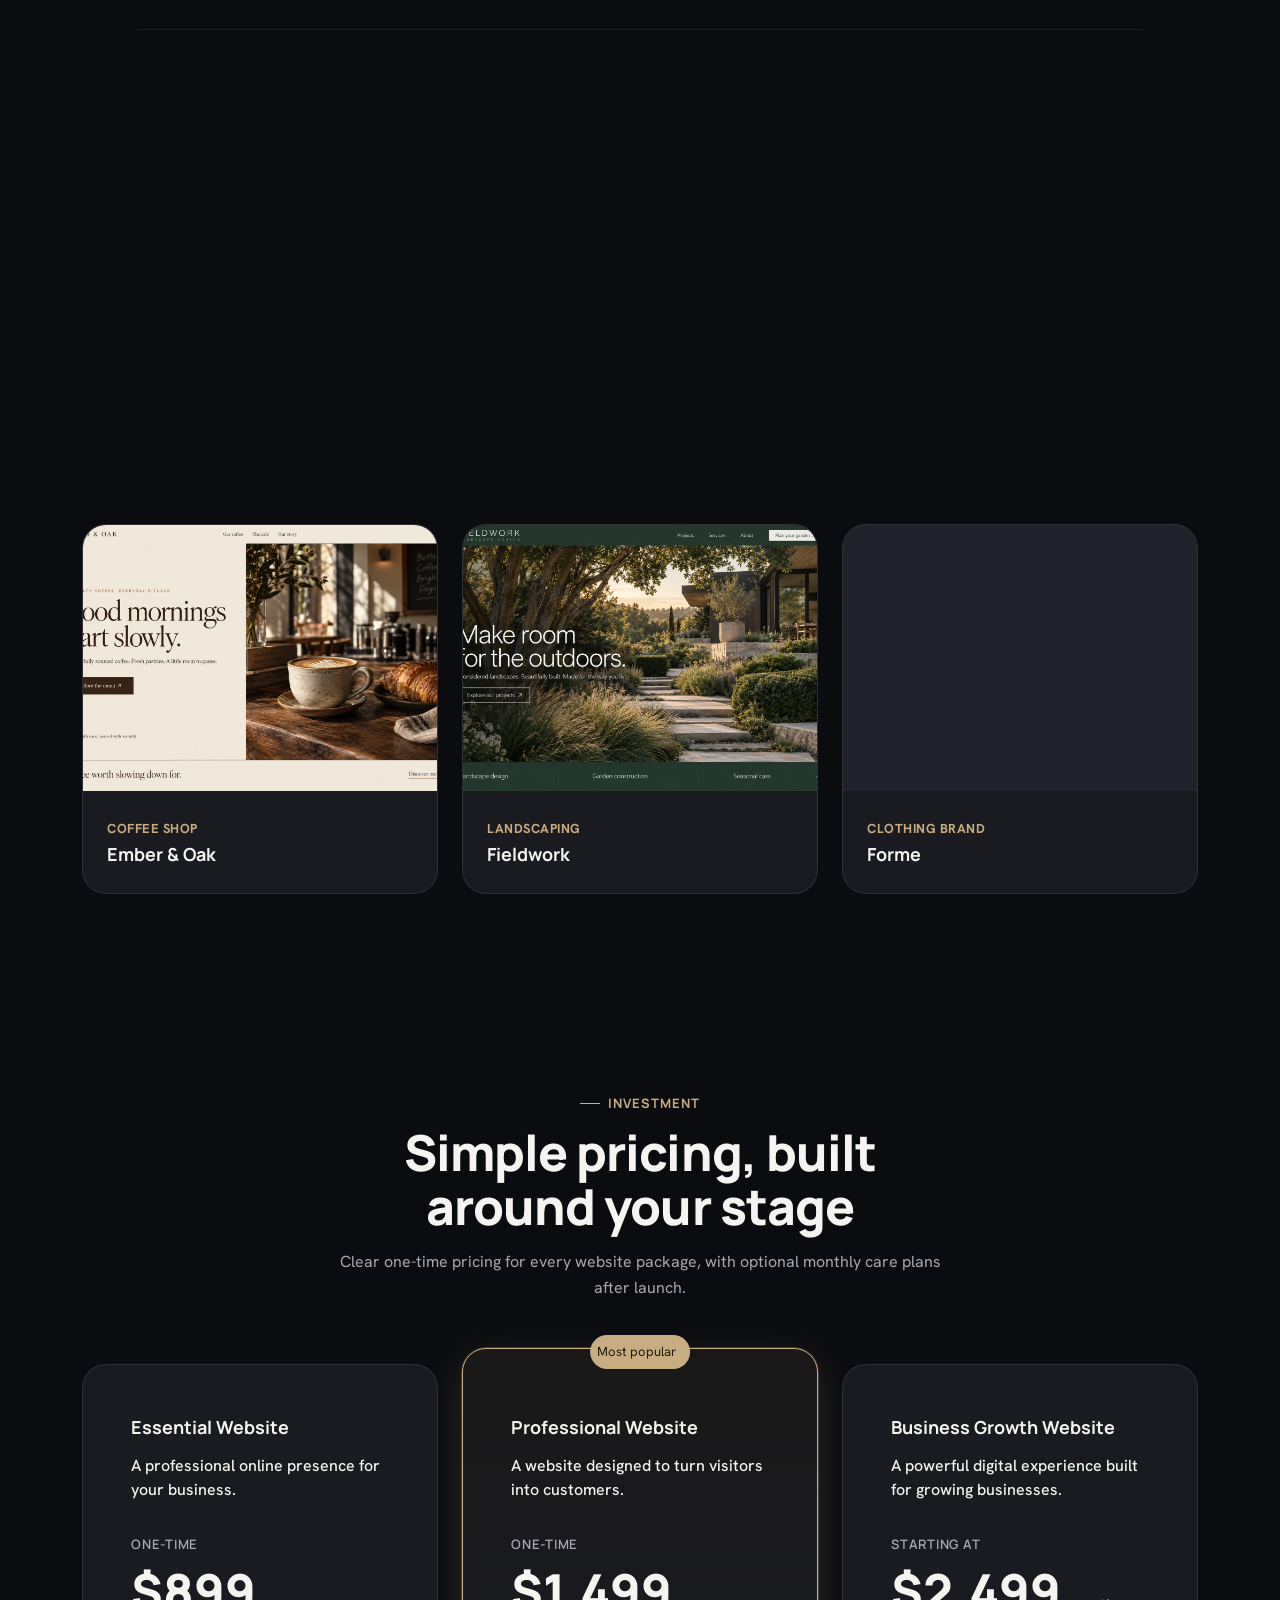
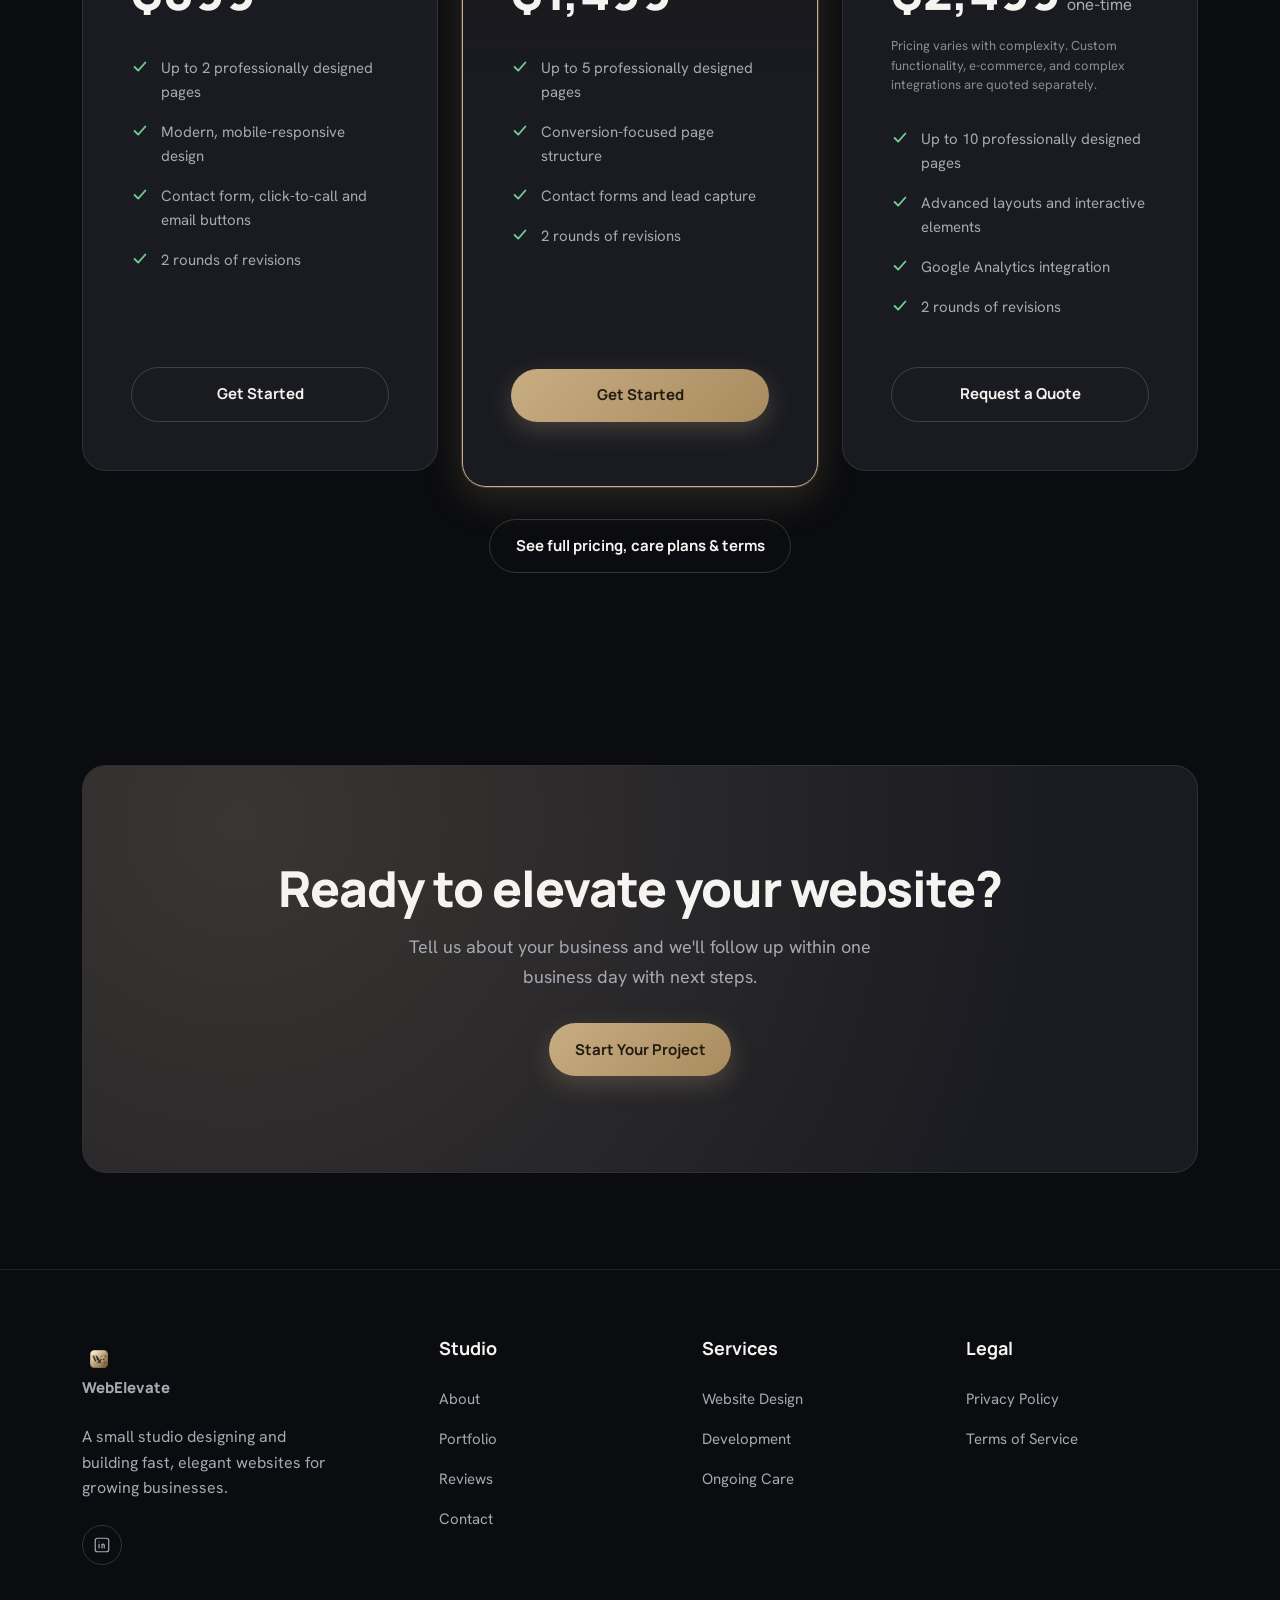
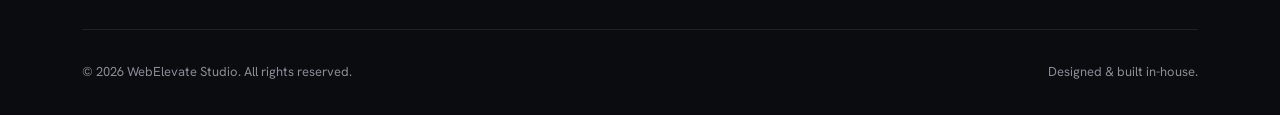
==== commit 85cb8e80: "Contact form: see pricing back to small accent-colored text link Co-Authored-By: Claude Sonnet 5.5 <" ====
--- a/index.html
+++ b/index.html
@@ -24,7 +24,7 @@
 <link rel="preconnect" href="https://fonts.googleapis.com" />
 <link rel="preconnect" href="https://fonts.gstatic.com" crossorigin />
 <link href="https://fonts.googleapis.com/css2?family=Fraunces:ital,wght@1,500&family=Hanken+Grotesk:wght@400;500;600;700&family=Manrope:wght@600;700;800&display=swap" rel="stylesheet" />
-<link rel="stylesheet" href="css/style.css?v=20261104m" />
+<link rel="stylesheet" href="css/style.css?v=20261104n" />
 </head>
 <body>
 <div class="ambient-lights" aria-hidden="true"><span class="orb orb-1"></span><span class="orb orb-2"></span><span class="orb orb-3"></span><span class="orb orb-4"></span><span class="orb orb-5"></span><span class="orb orb-6"></span><span class="glow-core"></span></div>
@@ -376,7 +376,7 @@
   <svg viewBox="0 0 24 24" fill="none"><path d="M12 19V5M5 12l7-7 7 7" stroke="currentColor" stroke-width="2" stroke-linecap="round" stroke-linejoin="round"/></svg>
 </button>
 
-<script src="js/main.js?v=20261104m"></script>
-<script src="js/mac-hero.js?v=20261104m"></script>
+<script src="js/main.js?v=20261104n"></script>
+<script src="js/mac-hero.js?v=20261104n"></script>
 </body>
 </html>
--- a/css/style.css
+++ b/css/style.css
@@ -1297,10 +1297,10 @@
   .page-header:has(+ .container .jump-links) { padding-top: calc(var(--space-9) + 10px); padding-bottom: var(--space-5); }
 }
 
-/* "See pricing" button under the interest dropdown on the contact form */
-.field-aside { display: flex; align-items: center; flex-wrap: wrap; gap: var(--space-3); }
-.see-pricing { color: var(--accent); border-color: var(--accent-ring); gap: var(--space-2); }
-.see-pricing:hover { color: var(--text); border-color: var(--accent); }
+/* "see pricing" link in the hint under the interest checkboxes */
+.interest .hint { display: block; font-size: var(--fs-xs); color: var(--text-faint); }
+.see-pricing { color: var(--accent); font-weight: 600; text-decoration: underline; text-underline-offset: 3px; text-decoration-color: var(--accent-ring); }
+.see-pricing:hover { color: var(--text); text-decoration-color: var(--accent); }
 
 /* "What are you interested in?" multi-select on the contact form */
 .interest { border: 0; padding: 0; margin: 0 0 var(--space-5); min-width: 0; }
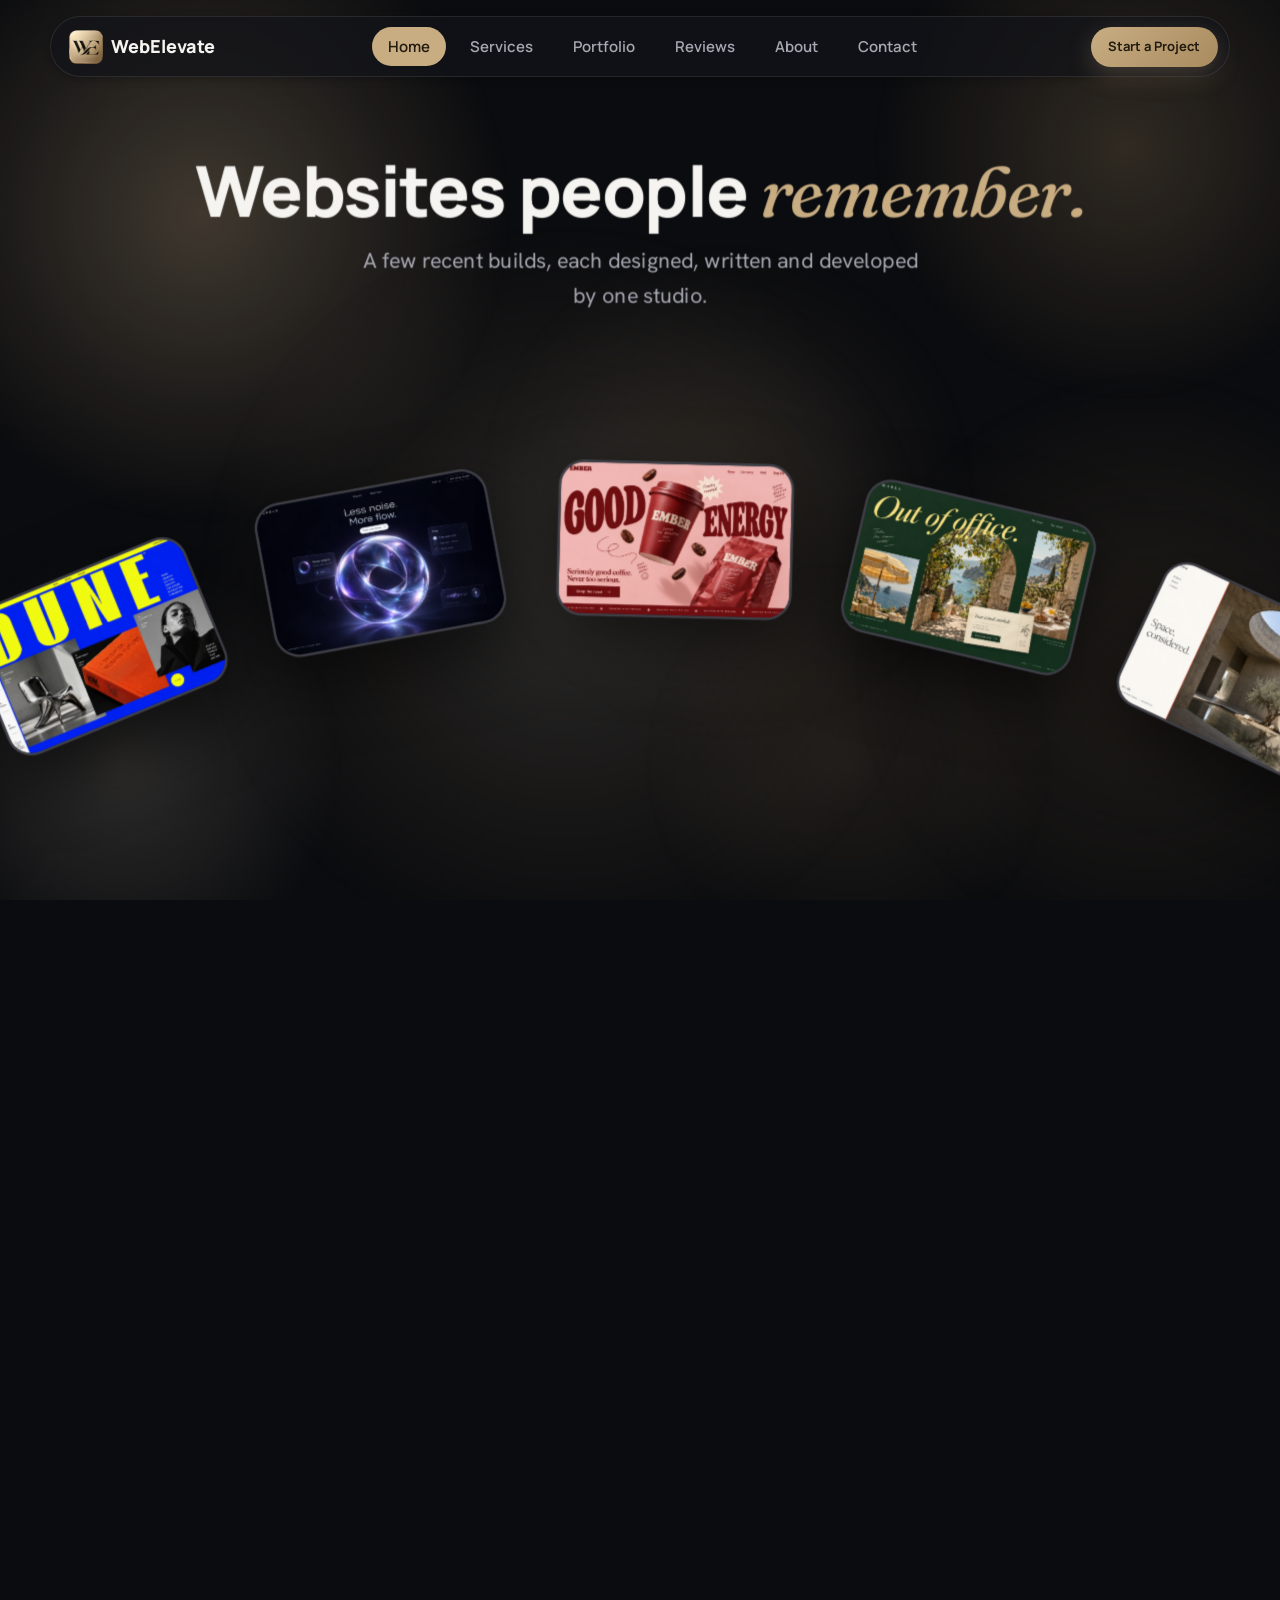
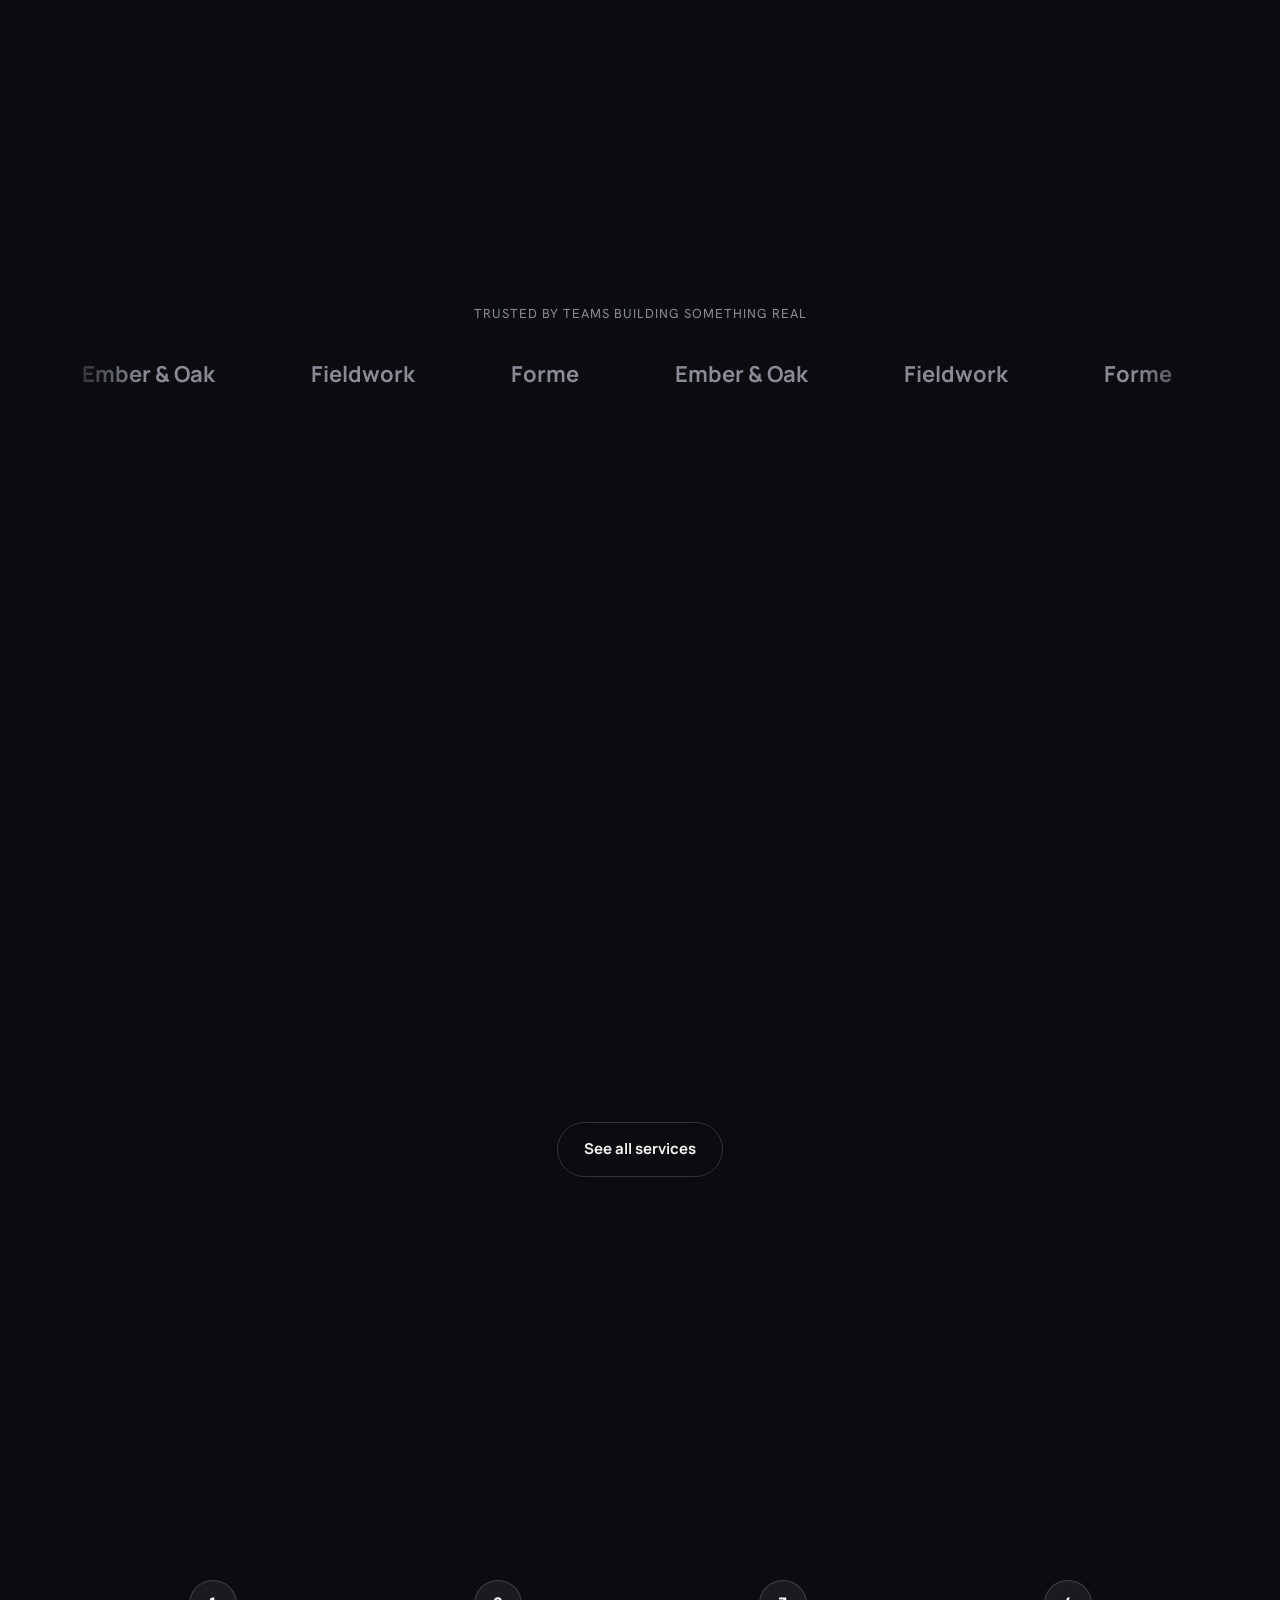
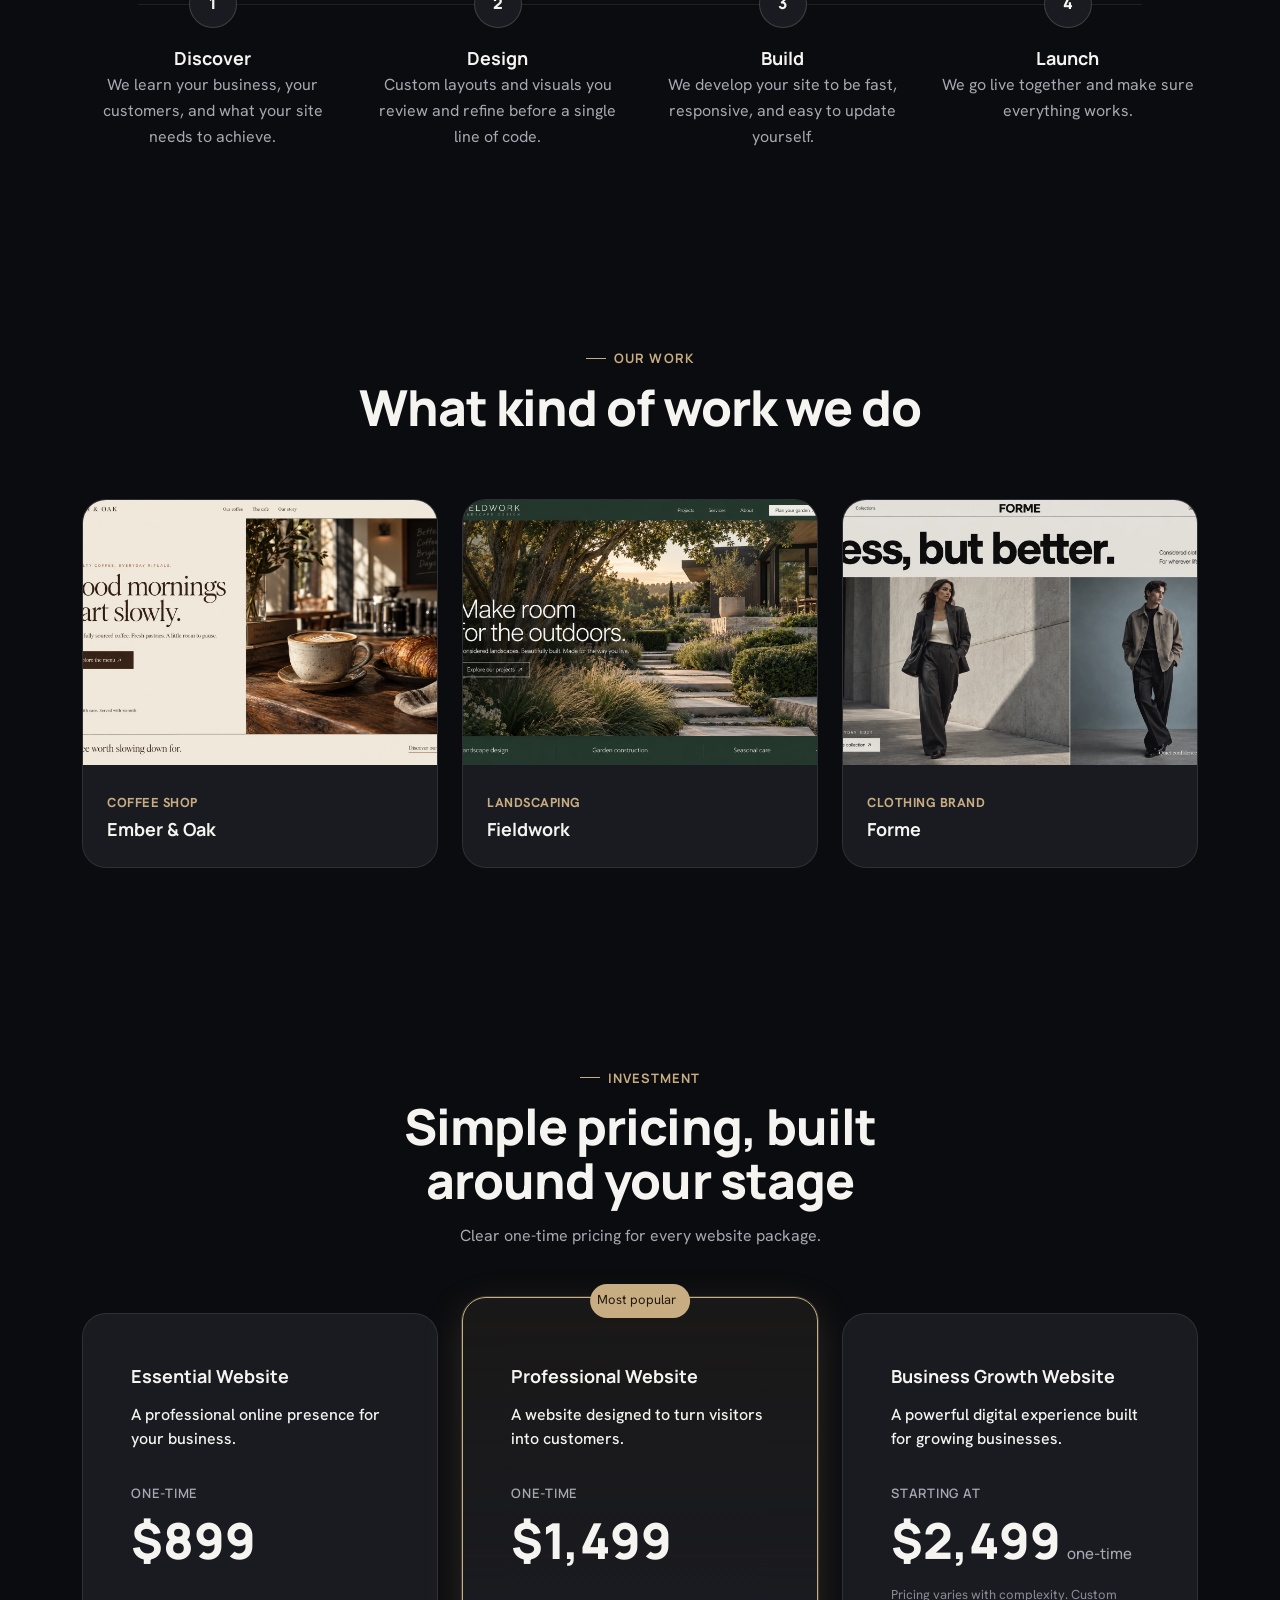
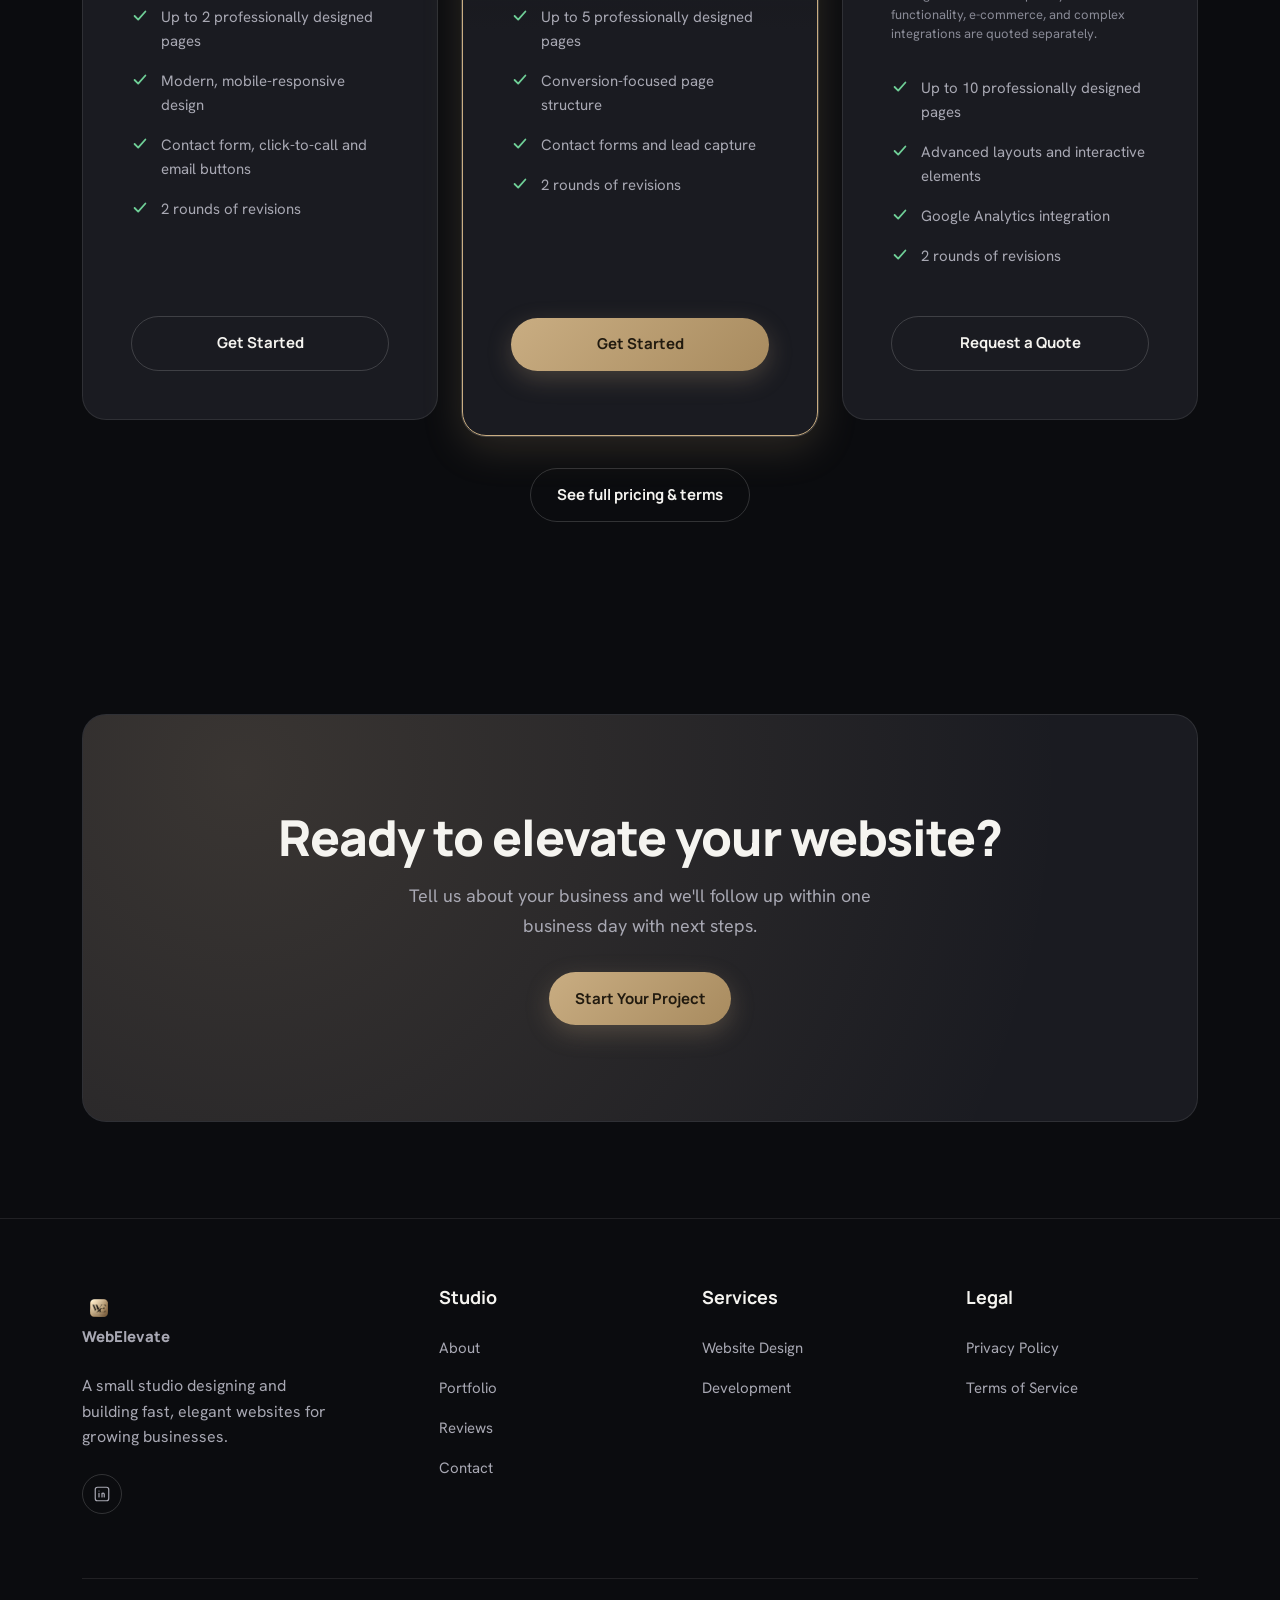
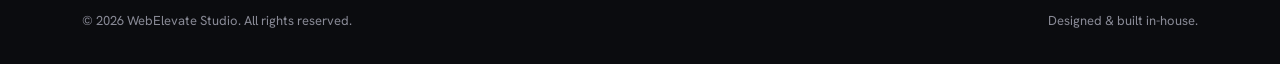
==== commit cdedad2b: "Hide care plans and Local SEO add-on from the site (archived outside the repo) Co-Authored-By: Claud" ====
--- a/index.html
+++ b/index.html
@@ -24,7 +24,7 @@
 <link rel="preconnect" href="https://fonts.googleapis.com" />
 <link rel="preconnect" href="https://fonts.gstatic.com" crossorigin />
 <link href="https://fonts.googleapis.com/css2?family=Fraunces:ital,wght@1,500&family=Hanken+Grotesk:wght@400;500;600;700&family=Manrope:wght@600;700;800&display=swap" rel="stylesheet" />
-<link rel="stylesheet" href="css/style.css?v=20261104n" />
+<link rel="stylesheet" href="css/style.css?v=20261105a" />
 </head>
 <body>
 <div class="ambient-lights" aria-hidden="true"><span class="orb orb-1"></span><span class="orb orb-2"></span><span class="orb orb-3"></span><span class="orb orb-4"></span><span class="orb orb-5"></span><span class="orb orb-6"></span><span class="glow-core"></span></div>
@@ -158,7 +158,7 @@
         <h2>Everything your website needs, in one place</h2>
         <p>No hand-offs between agencies. One team owns your site from strategy through launch — and beyond.</p>
       </div>
-      <div class="grid grid-4" data-reveal-group>
+      <div class="grid grid-3" data-reveal-group>
         <div class="card" data-reveal>
           <div class="card-icon"><svg viewBox="0 0 24 24" fill="none"><path d="M4 6a2 2 0 012-2h12a2 2 0 012 2v9a2 2 0 01-2 2H6a2 2 0 01-2-2V6z" stroke="currentColor" stroke-width="1.6"/><path d="M4 9h16M8 20h8" stroke="currentColor" stroke-width="1.6" stroke-linecap="round"/></svg></div>
           <h4>Website Design</h4>
@@ -173,11 +173,6 @@
           <div class="card-icon"><svg viewBox="0 0 24 24" fill="none"><path d="M4 19l6-6M14 4h6v6M20 4L10 14" stroke="currentColor" stroke-width="1.6" stroke-linecap="round" stroke-linejoin="round"/></svg></div>
           <h4>Brand &amp; Copy</h4>
           <p>Messaging and visual identity that make your business instantly easy to trust.</p>
-        </div>
-        <div class="card" data-reveal>
-          <div class="card-icon"><svg viewBox="0 0 24 24" fill="none"><circle cx="12" cy="12" r="8" stroke="currentColor" stroke-width="1.6"/><path d="M12 8v4l3 2" stroke="currentColor" stroke-width="1.6" stroke-linecap="round"/></svg></div>
-          <h4>Ongoing Care</h4>
-          <p>Monthly updates, monitoring, and small edits so your site stays fast and current.</p>
         </div>
       </div>
       <div class="text-center" style="margin-top: var(--space-7);">
@@ -212,7 +207,7 @@
         <div class="timeline-step" data-reveal>
           <div class="timeline-num">4</div>
           <h4>Launch</h4>
-          <p>We go live together, then stay on to monitor performance and support you.</p>
+          <p>We go live together and make sure everything works.</p>
         </div>
       </div>
     </div>
@@ -266,7 +261,7 @@
       <div class="section-head" data-reveal="heading">
         <span class="eyebrow">Investment</span>
         <h2>Simple pricing, built around your stage</h2>
-        <p>Clear one-time pricing for every website package, with optional monthly care plans after launch.</p>
+        <p>Clear one-time pricing for every website package.</p>
       </div>
       <div class="grid grid-3" data-reveal-group>
         <div class="card price-card" data-reveal>
@@ -311,7 +306,7 @@
         </div>
       </div>
       <div class="text-center" style="margin-top: var(--space-7);">
-        <a class="btn btn-ghost" href="services.html#pricing">See full pricing, care plans &amp; terms</a>
+        <a class="btn btn-ghost" href="services.html#pricing">See full pricing &amp; terms</a>
       </div>
     </div>
   </section>
@@ -357,7 +352,6 @@
         <h4>Services</h4>
         <a href="services.html">Website Design</a>
         <a href="services.html">Development</a>
-        <a href="services.html">Ongoing Care</a>
       </div>
       <div class="footer-col">
         <h4>Legal</h4>
@@ -376,7 +370,7 @@
   <svg viewBox="0 0 24 24" fill="none"><path d="M12 19V5M5 12l7-7 7 7" stroke="currentColor" stroke-width="2" stroke-linecap="round" stroke-linejoin="round"/></svg>
 </button>
 
-<script src="js/main.js?v=20261104n"></script>
-<script src="js/mac-hero.js?v=20261104n"></script>
+<script src="js/main.js?v=20261105a"></script>
+<script src="js/mac-hero.js?v=20261105a"></script>
 </body>
 </html>
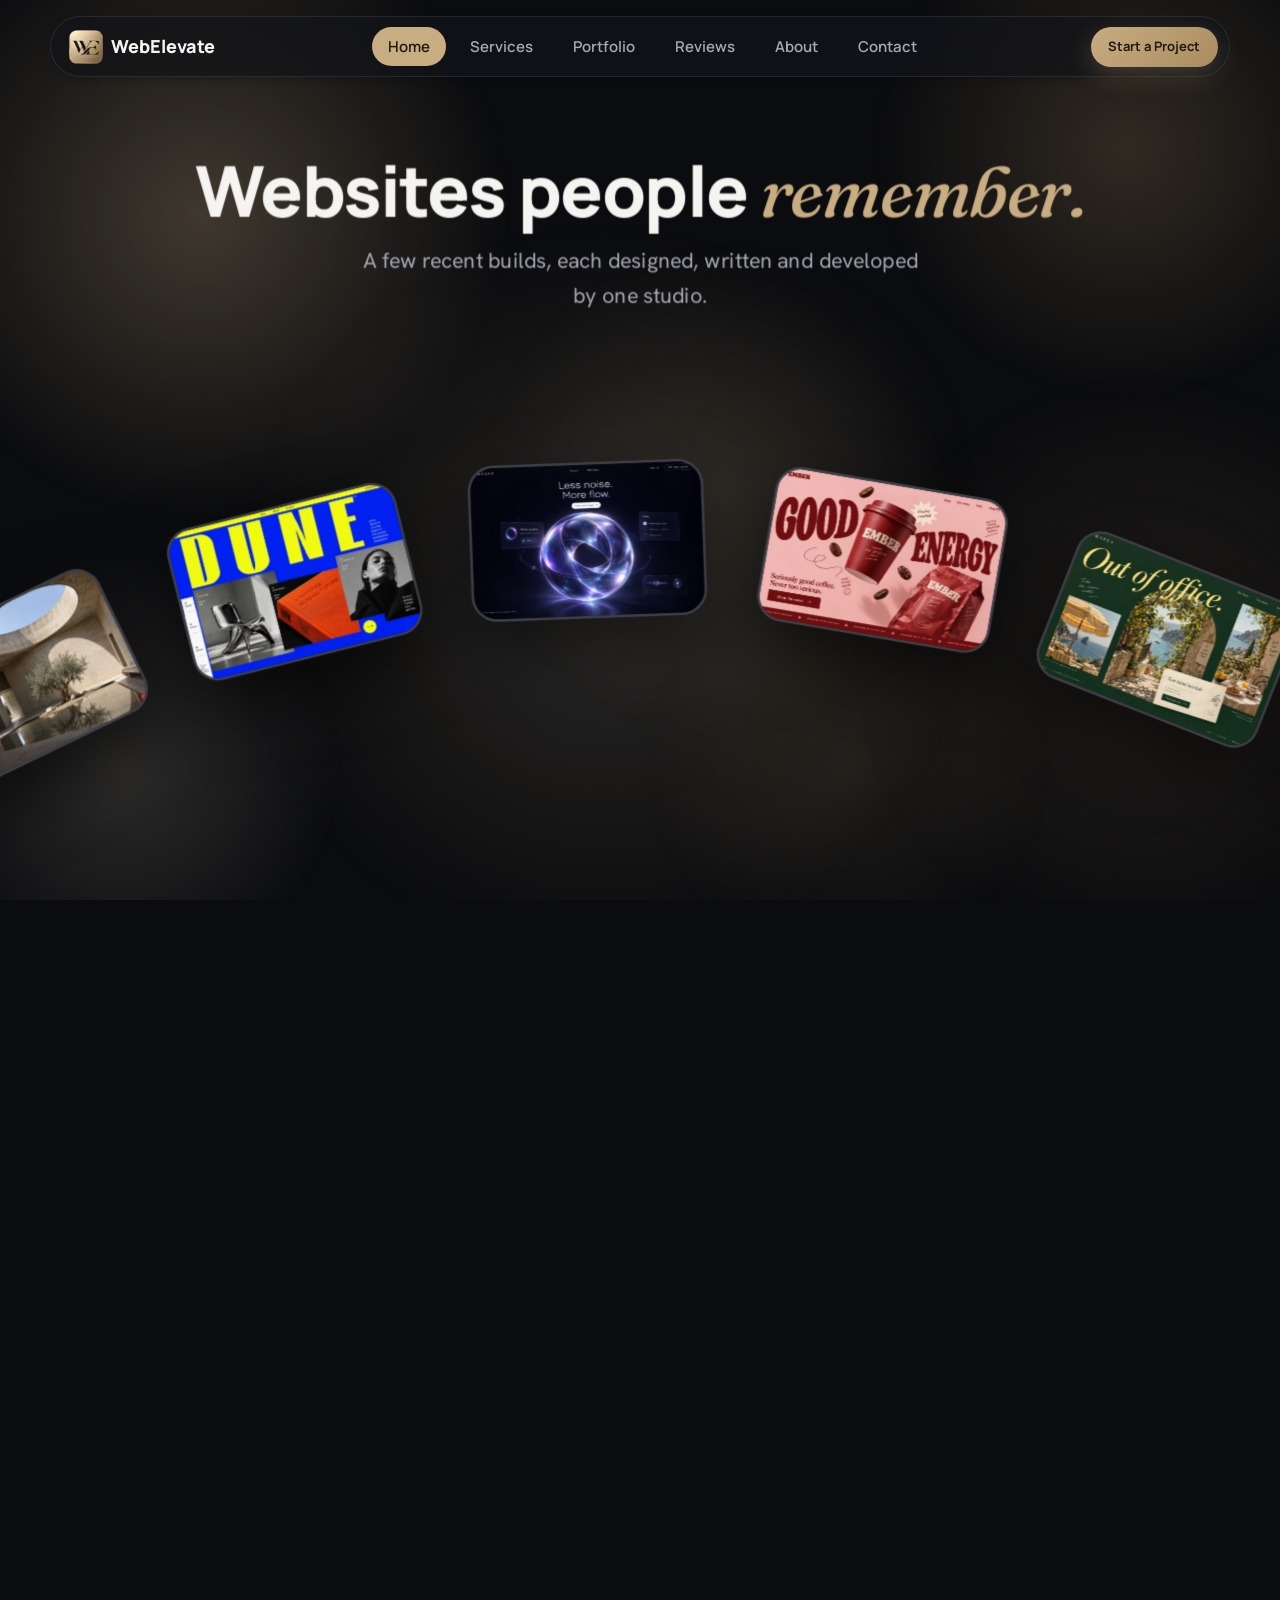
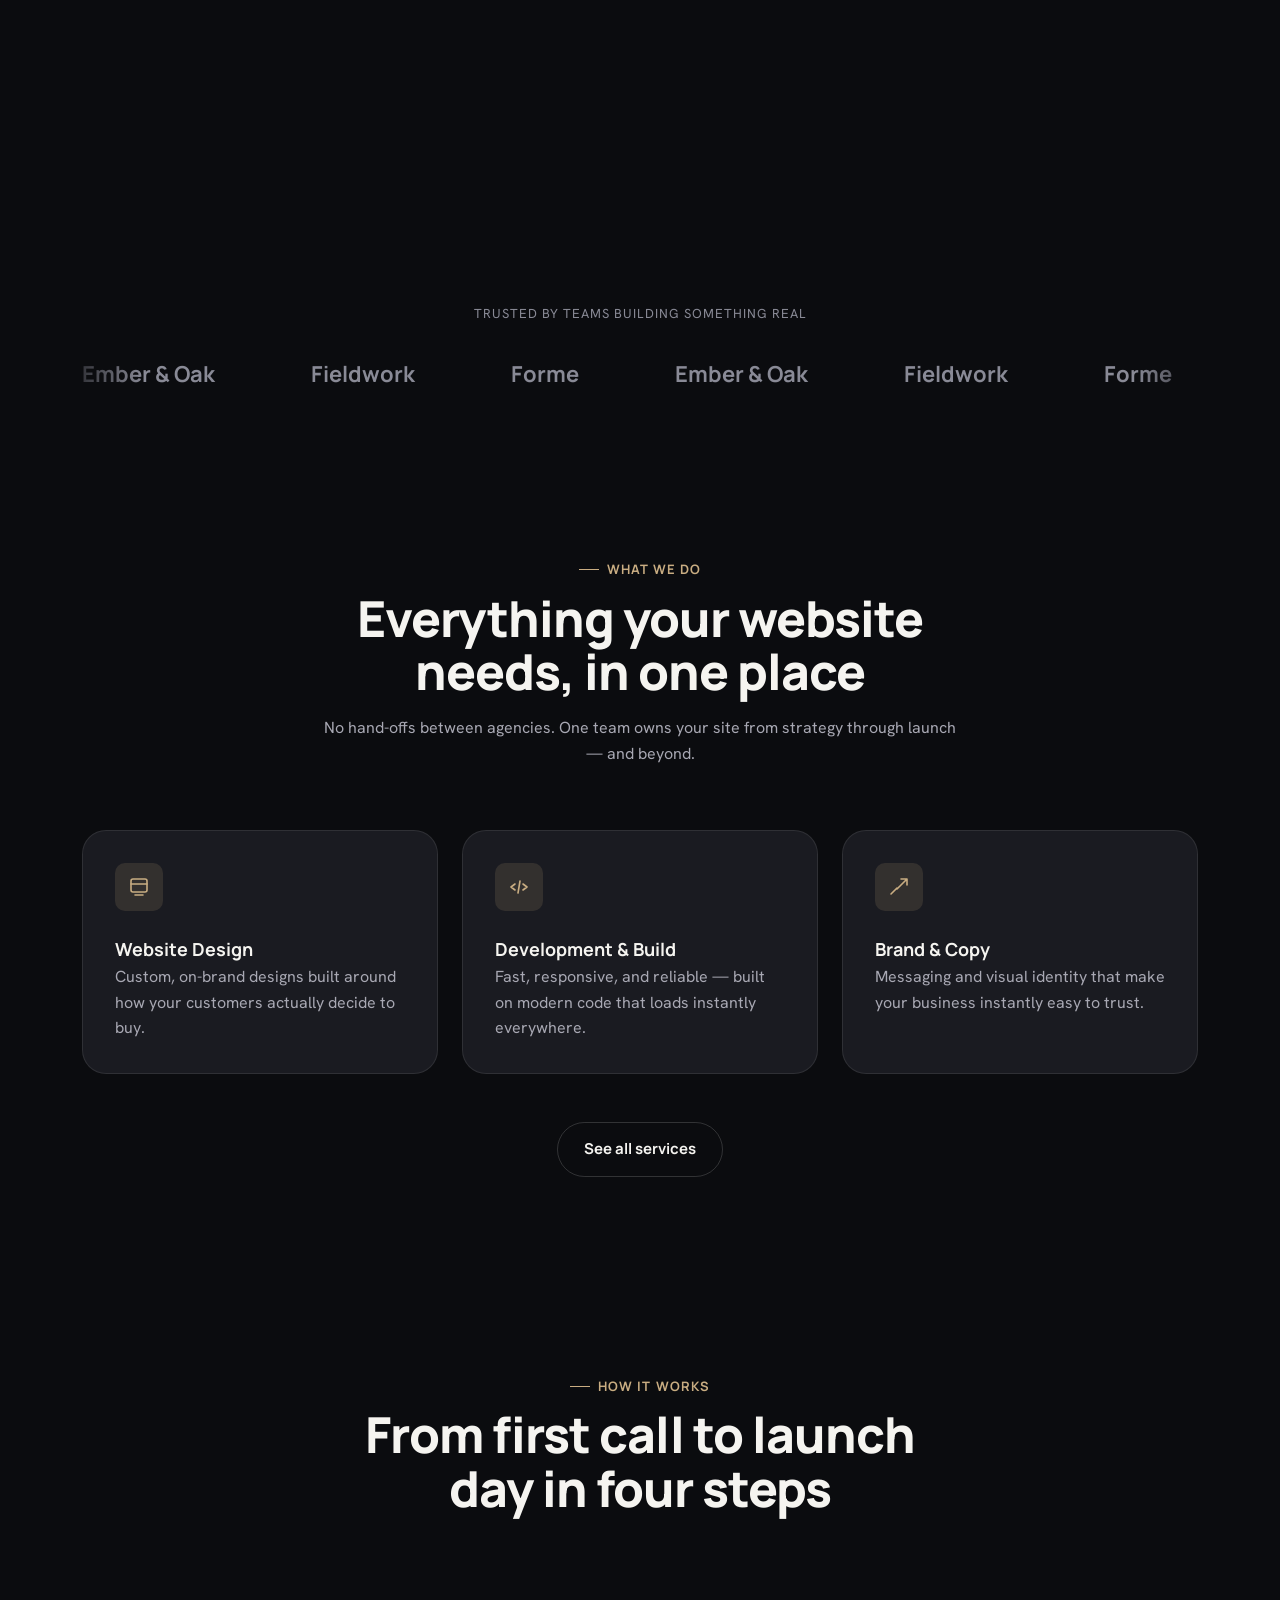
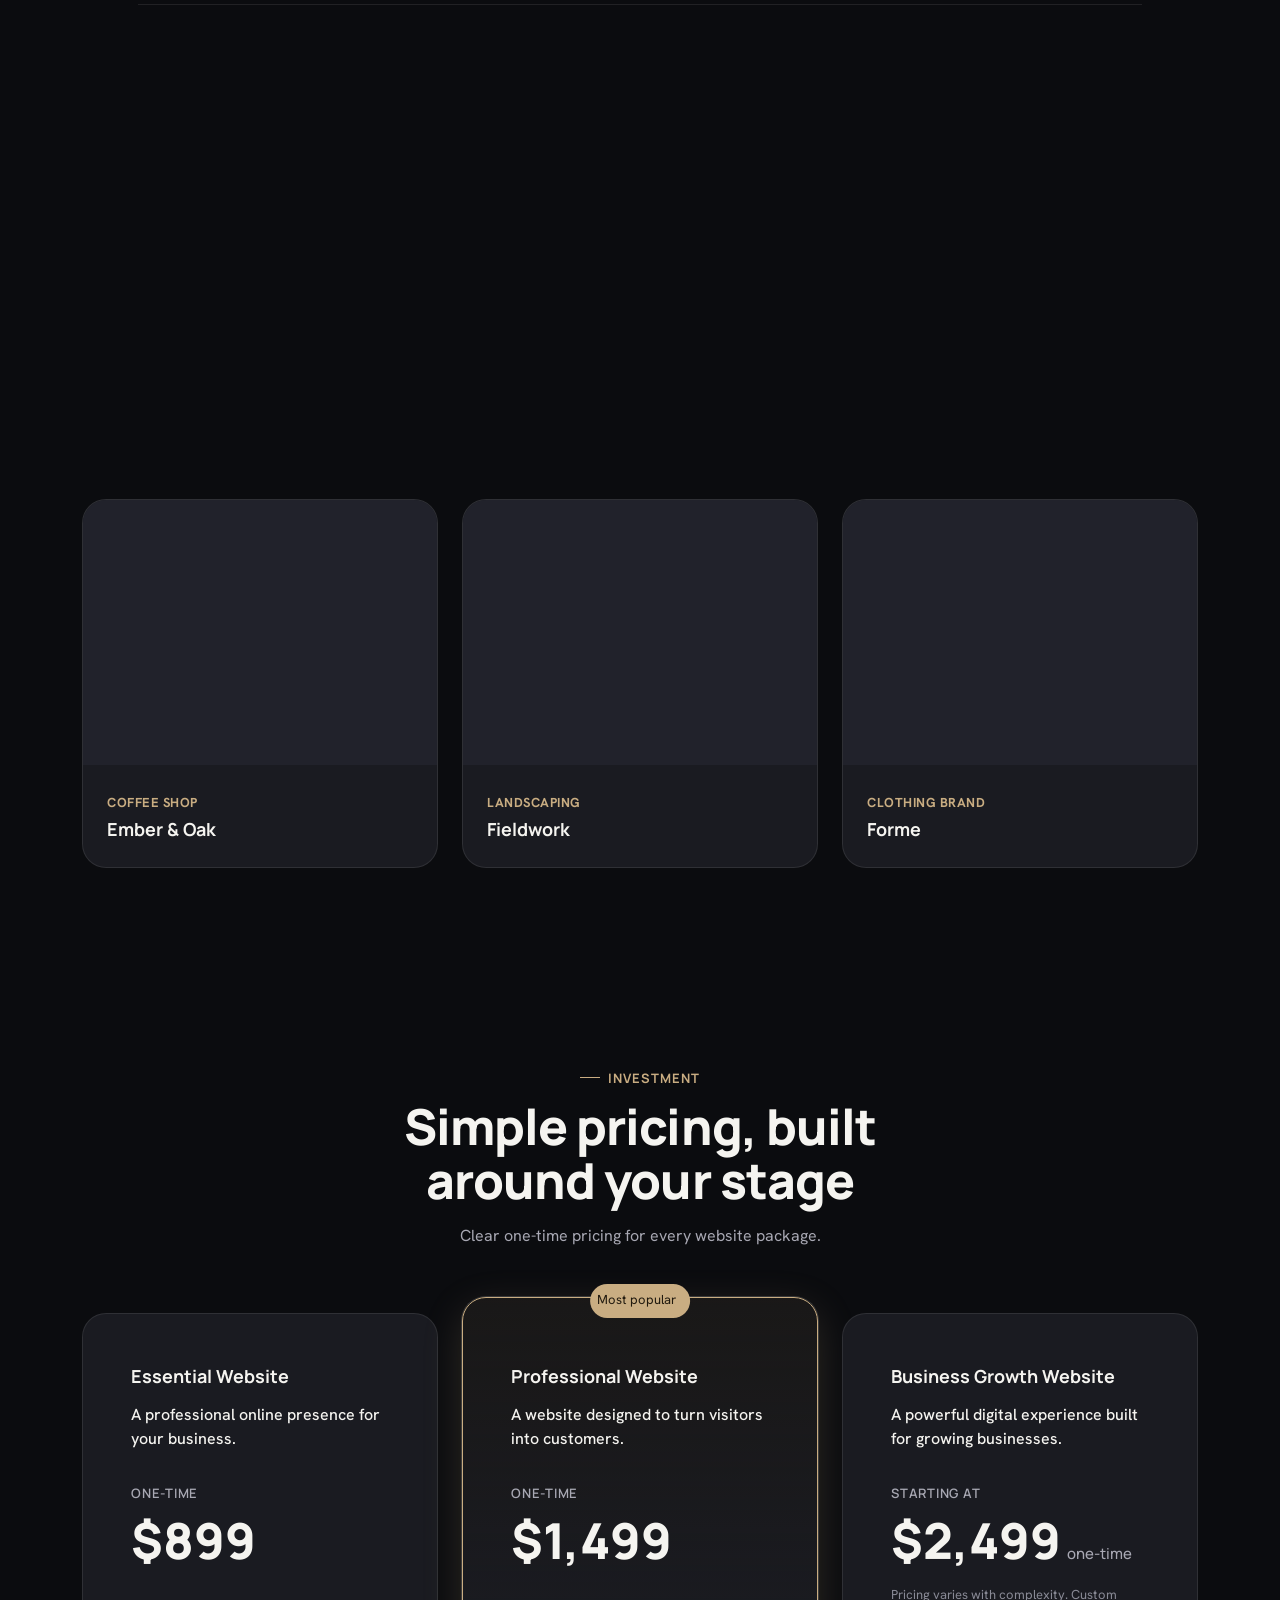
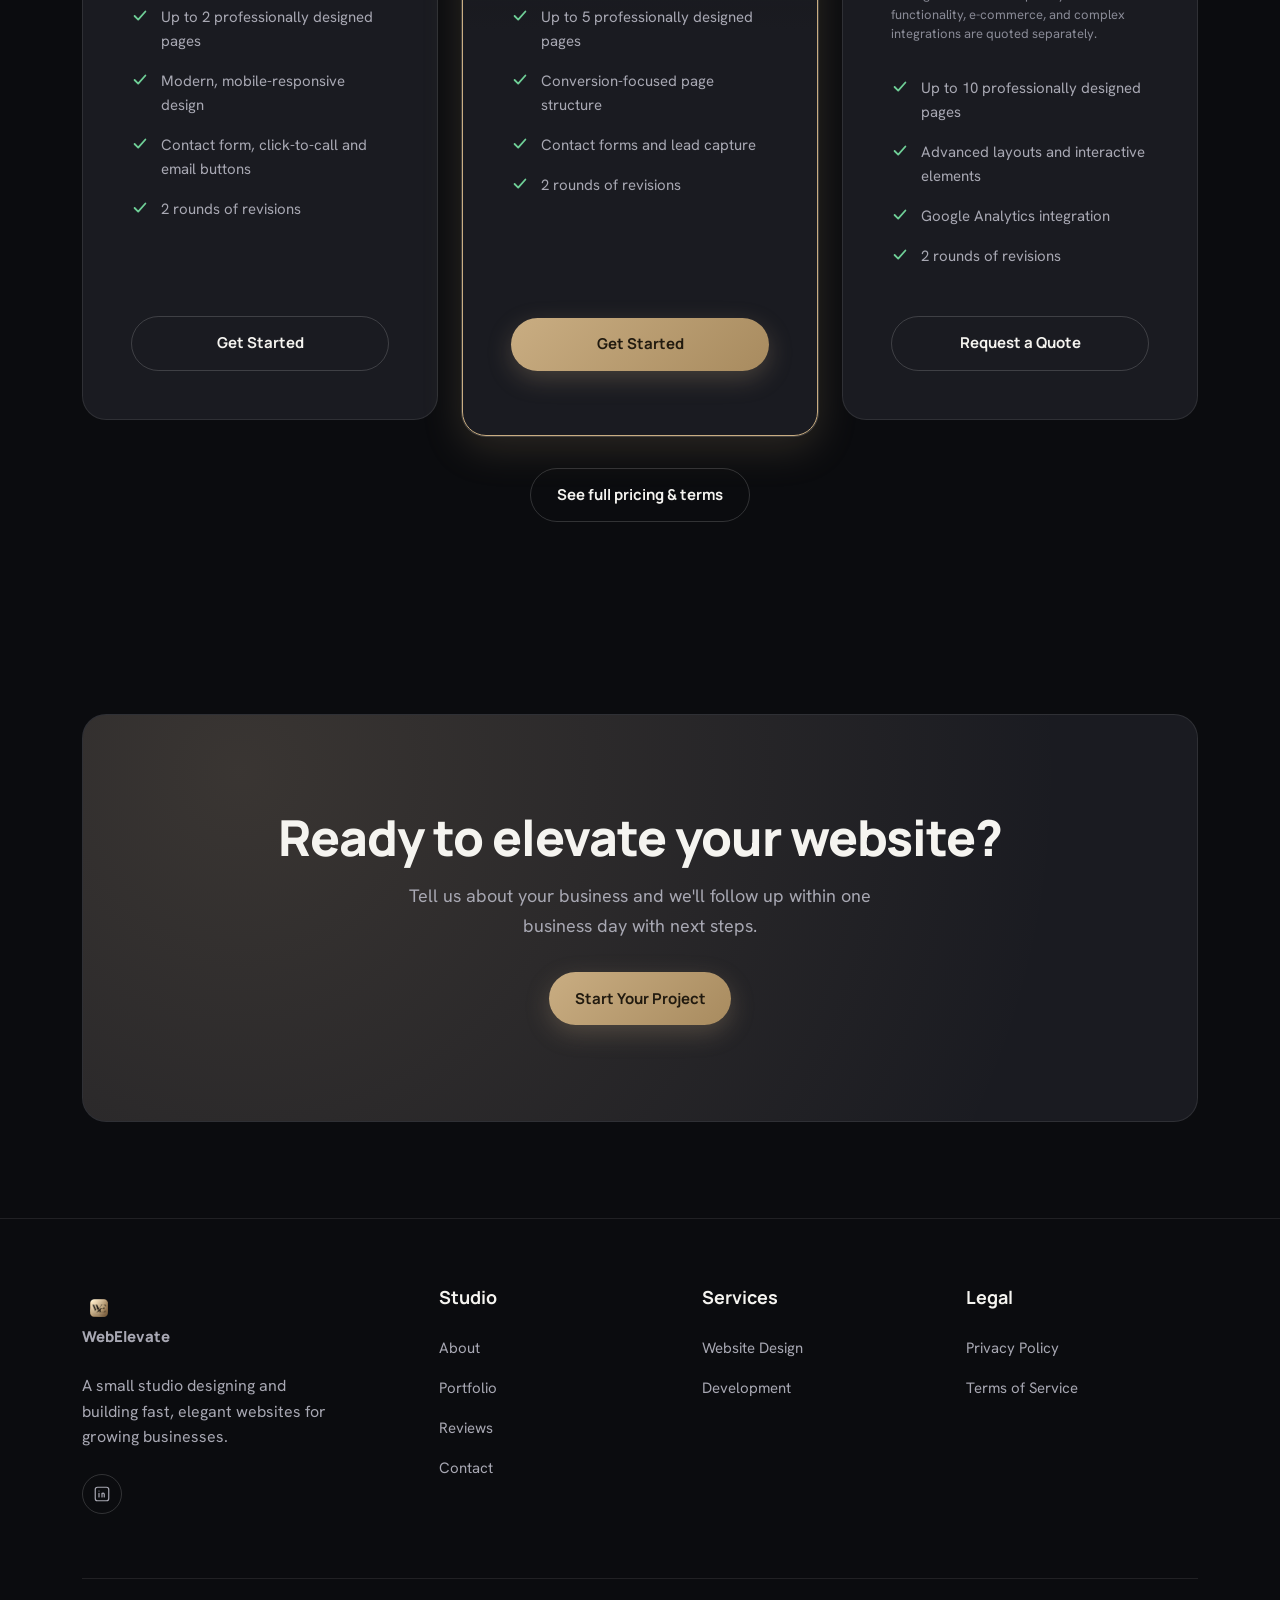
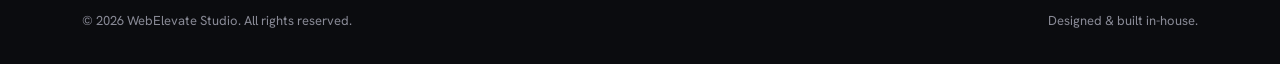
==== commit 059ad3a3: "Contact form: list the seven add-on services instead of a single 'Additional service' option Co-Auth" ====
--- a/index.html
+++ b/index.html
@@ -24,7 +24,7 @@
 <link rel="preconnect" href="https://fonts.googleapis.com" />
 <link rel="preconnect" href="https://fonts.gstatic.com" crossorigin />
 <link href="https://fonts.googleapis.com/css2?family=Fraunces:ital,wght@1,500&family=Hanken+Grotesk:wght@400;500;600;700&family=Manrope:wght@600;700;800&display=swap" rel="stylesheet" />
-<link rel="stylesheet" href="css/style.css?v=20261105a" />
+<link rel="stylesheet" href="css/style.css?v=20261110b" />
 </head>
 <body>
 <div class="ambient-lights" aria-hidden="true"><span class="orb orb-1"></span><span class="orb orb-2"></span><span class="orb orb-3"></span><span class="orb orb-4"></span><span class="orb orb-5"></span><span class="orb orb-6"></span><span class="glow-core"></span></div>
@@ -370,7 +370,7 @@
   <svg viewBox="0 0 24 24" fill="none"><path d="M12 19V5M5 12l7-7 7 7" stroke="currentColor" stroke-width="2" stroke-linecap="round" stroke-linejoin="round"/></svg>
 </button>
 
-<script src="js/main.js?v=20261105a"></script>
-<script src="js/mac-hero.js?v=20261105a"></script>
+<script src="js/main.js?v=20261110b"></script>
+<script src="js/mac-hero.js?v=20261110b"></script>
 </body>
 </html>
--- a/css/style.css
+++ b/css/style.css
@@ -1312,6 +1312,6 @@
 .choice:hover { border-color: var(--border-strong); }
 .choice input { width: 18px; height: 18px; margin: 0; flex: 0 0 auto; accent-color: var(--accent); cursor: pointer; }
 .choice-text { color: var(--text); font-size: var(--fs-sm); font-weight: 500; }
-.choice-price { margin-left: auto; color: var(--text-muted); font-size: var(--fs-xs); text-align: right; }
+.choice-price { margin-left: auto; white-space: nowrap; color: var(--text-muted); font-size: var(--fs-xs); text-align: right; }
 .choice:has(input:checked) { border-color: var(--accent-ring); background: var(--accent-soft); }
 .choice:has(input:focus-visible) { outline: 2px solid var(--accent); outline-offset: 2px; }
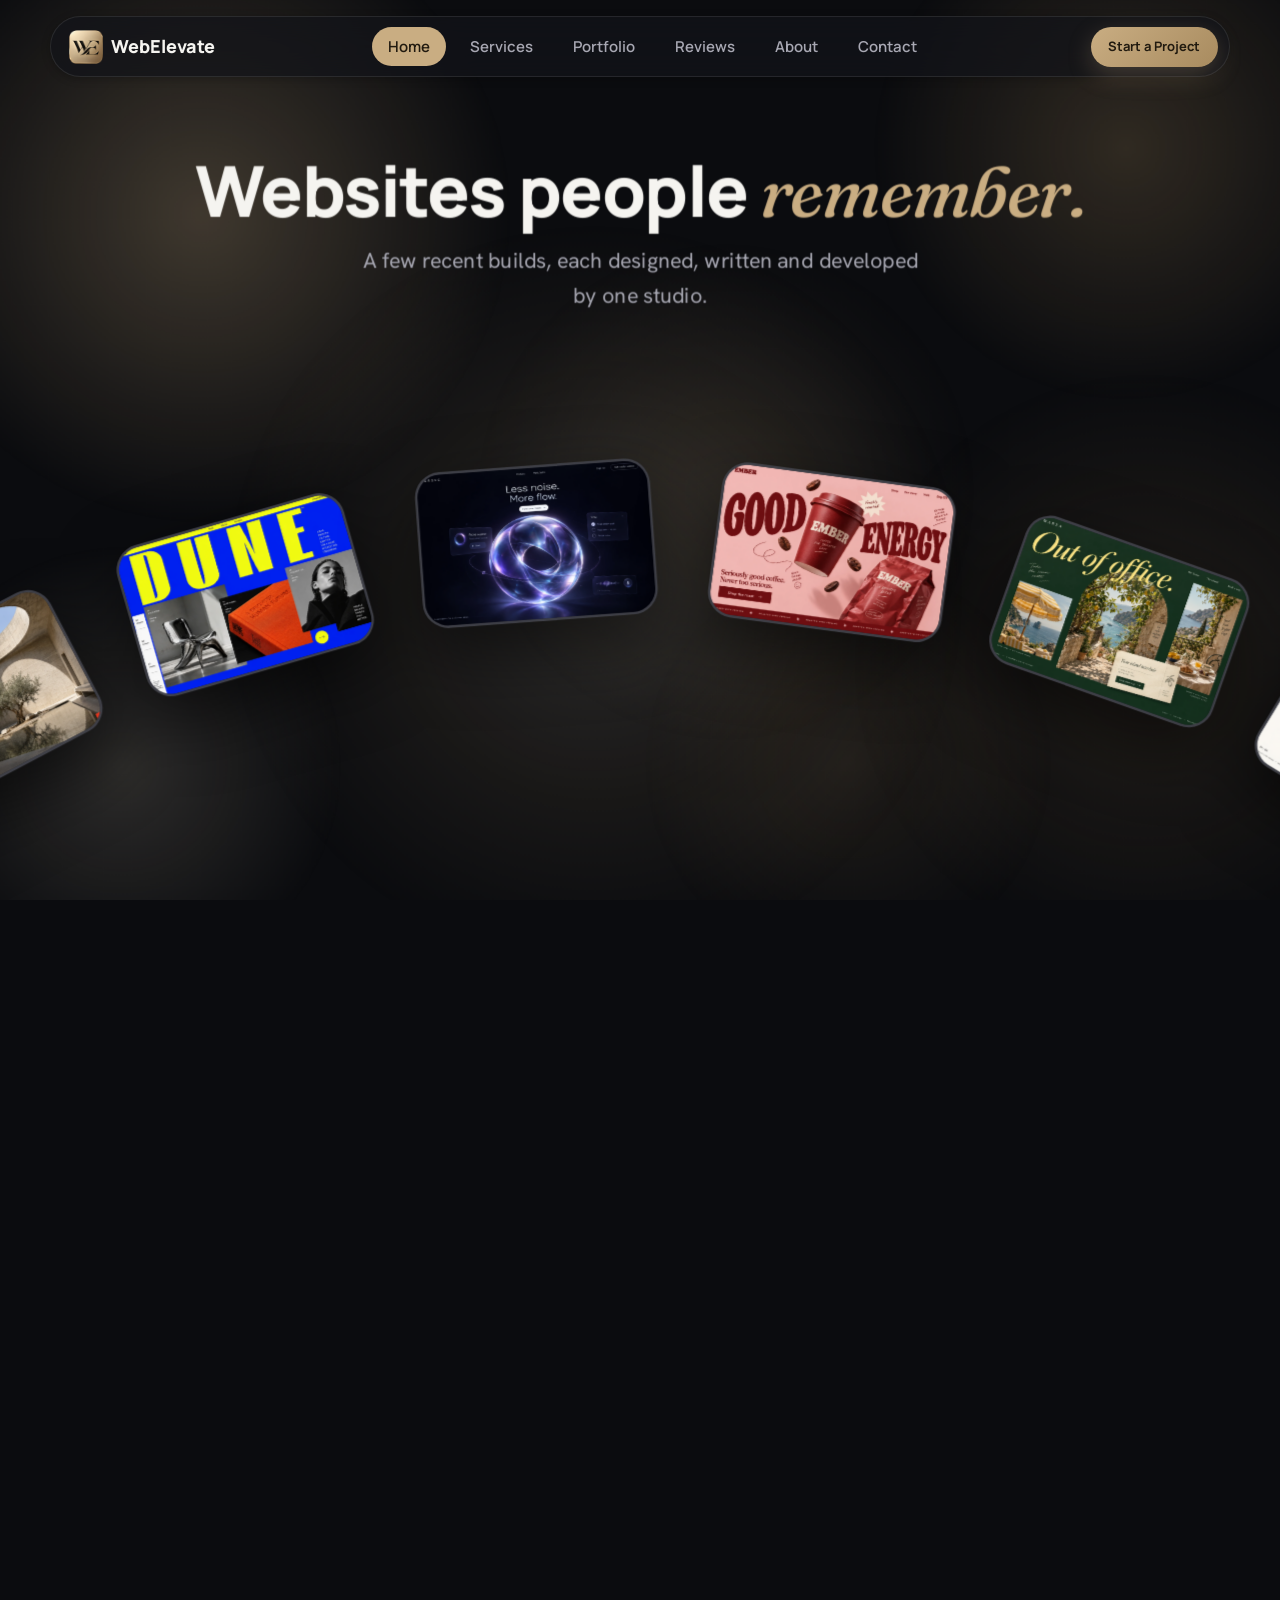
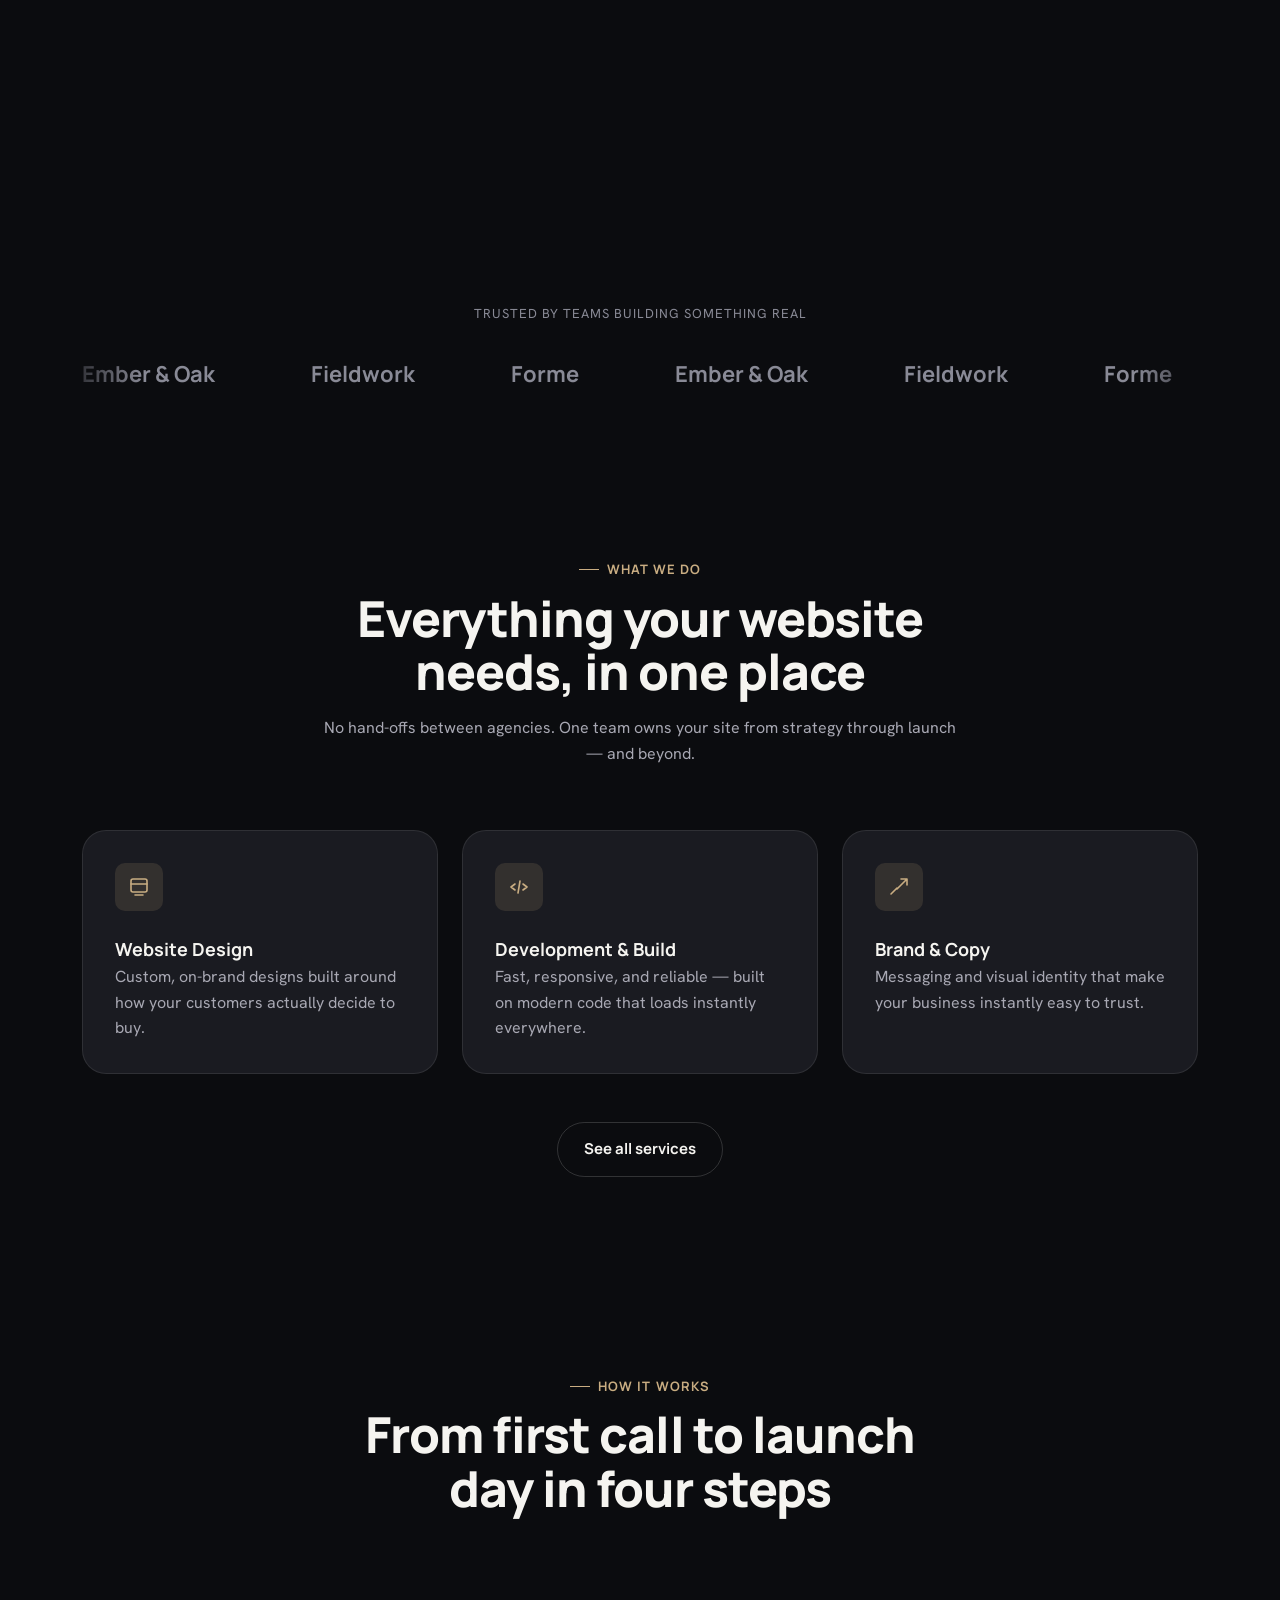
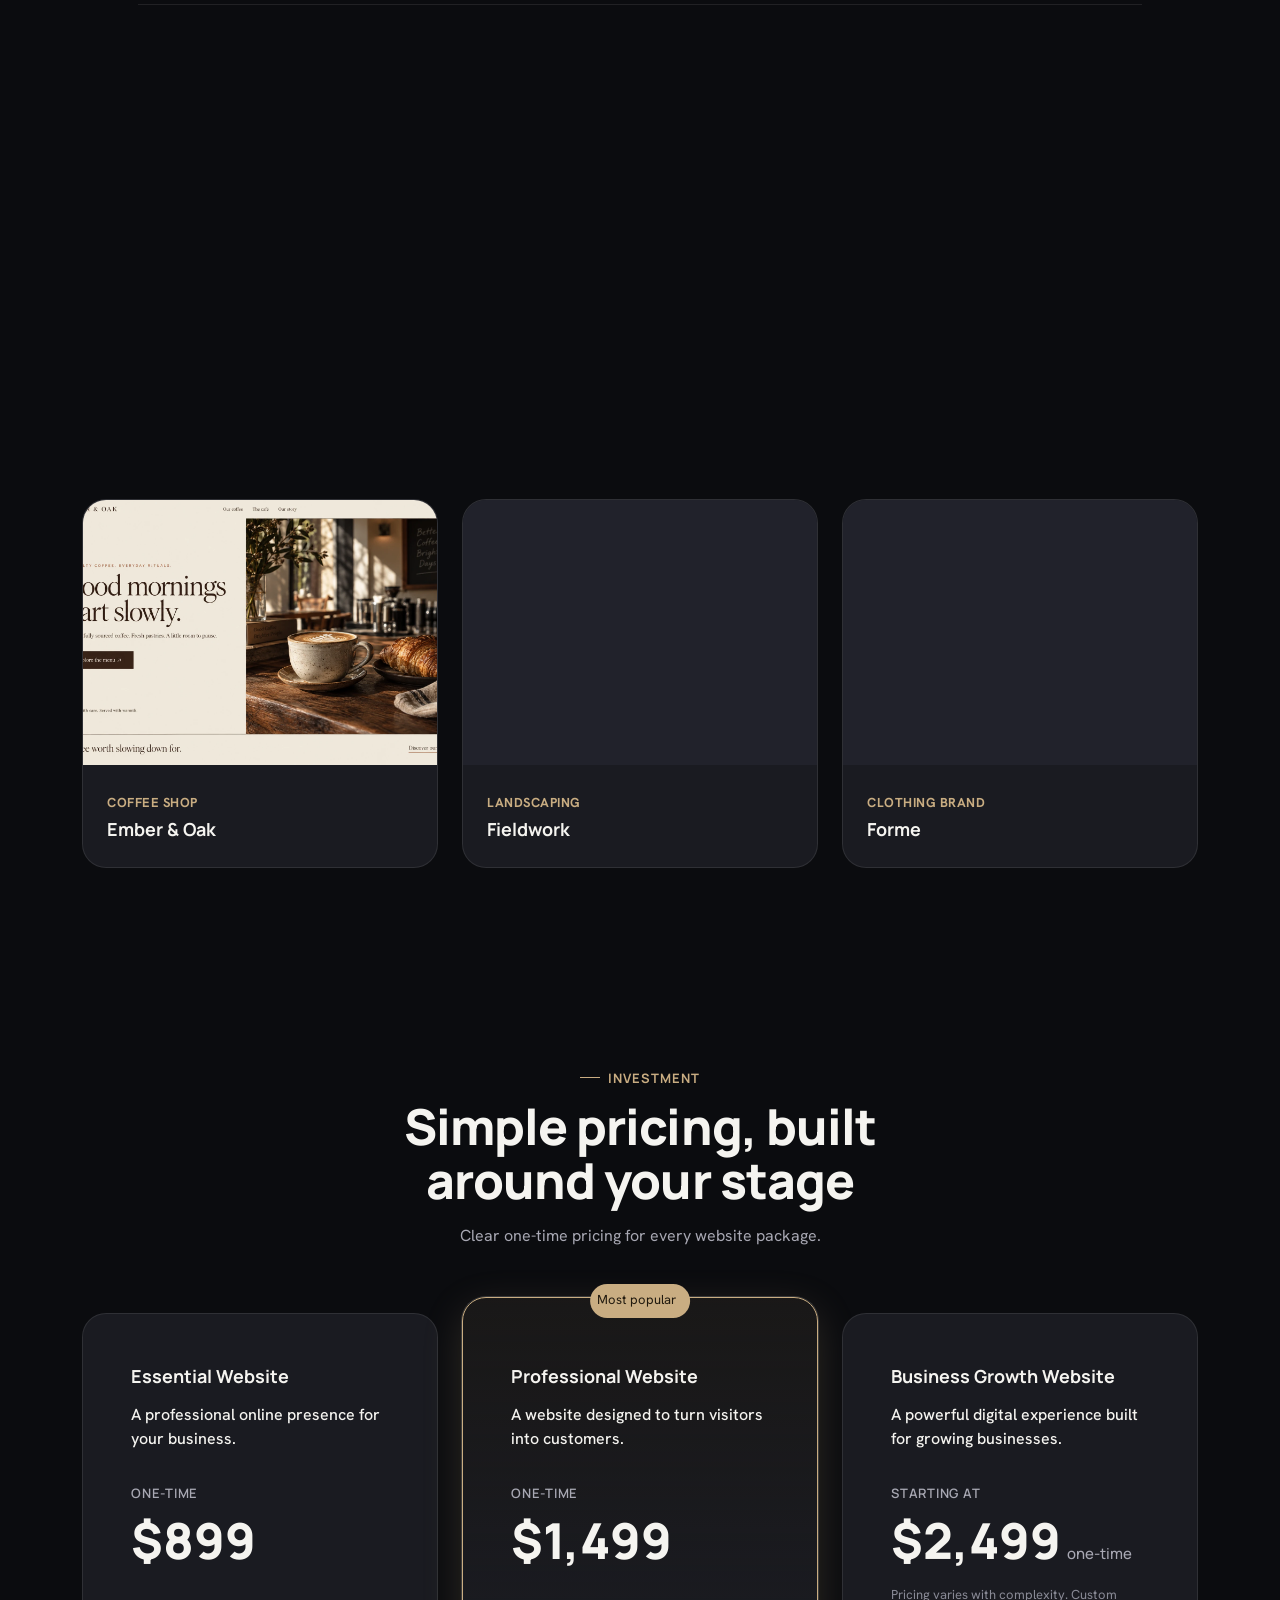
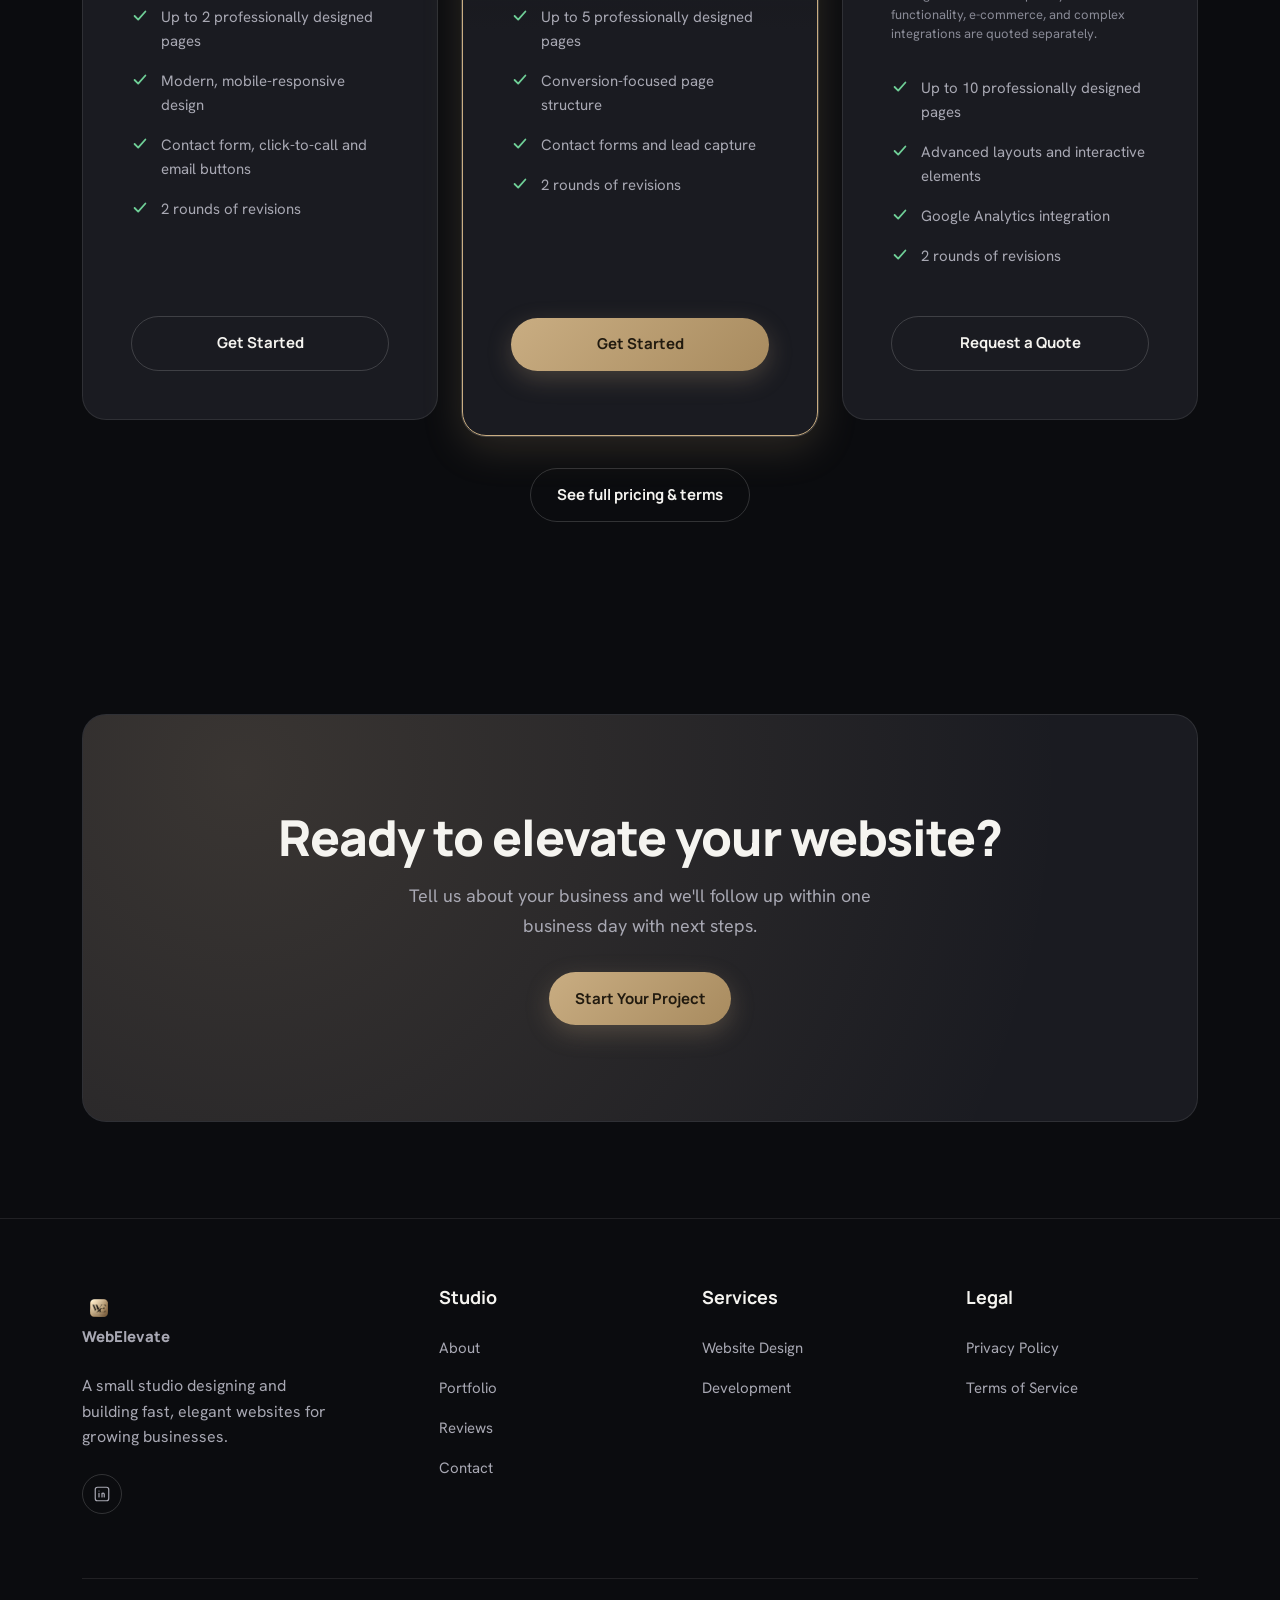
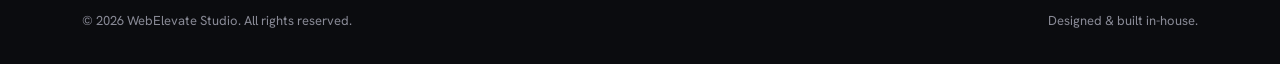
==== commit 86cb088a: "Add Privacy Policy page at /privacy, footer links, and contact form privacy note Co-Authored-By: Cla" ====
--- a/index.html
+++ b/index.html
@@ -24,7 +24,7 @@
 <link rel="preconnect" href="https://fonts.googleapis.com" />
 <link rel="preconnect" href="https://fonts.gstatic.com" crossorigin />
 <link href="https://fonts.googleapis.com/css2?family=Fraunces:ital,wght@1,500&family=Hanken+Grotesk:wght@400;500;600;700&family=Manrope:wght@600;700;800&display=swap" rel="stylesheet" />
-<link rel="stylesheet" href="css/style.css?v=20261110b" />
+<link rel="stylesheet" href="css/style.css?v=20261113a" />
 </head>
 <body>
 <div class="ambient-lights" aria-hidden="true"><span class="orb orb-1"></span><span class="orb orb-2"></span><span class="orb orb-3"></span><span class="orb orb-4"></span><span class="orb orb-5"></span><span class="orb orb-6"></span><span class="glow-core"></span></div>
@@ -355,7 +355,7 @@
       </div>
       <div class="footer-col">
         <h4>Legal</h4>
-        <span>Privacy Policy</span>
+        <a href="/privacy">Privacy Policy</a>
         <span>Terms of Service</span>
       </div>
     </div>
@@ -370,7 +370,7 @@
   <svg viewBox="0 0 24 24" fill="none"><path d="M12 19V5M5 12l7-7 7 7" stroke="currentColor" stroke-width="2" stroke-linecap="round" stroke-linejoin="round"/></svg>
 </button>
 
-<script src="js/main.js?v=20261110b"></script>
-<script src="js/mac-hero.js?v=20261110b"></script>
+<script src="js/main.js?v=20261113a"></script>
+<script src="js/mac-hero.js?v=20261113a"></script>
 </body>
 </html>
--- a/css/style.css
+++ b/css/style.css
@@ -1315,3 +1315,18 @@
 .choice-price { margin-left: auto; white-space: nowrap; color: var(--text-muted); font-size: var(--fs-xs); text-align: right; }
 .choice:has(input:checked) { border-color: var(--accent-ring); background: var(--accent-soft); }
 .choice:has(input:focus-visible) { outline: 2px solid var(--accent); outline-offset: 2px; }
+
+/* Privacy policy page + the note under the contact form */
+.policy { max-width: 720px; }
+.policy h2 { font-size: var(--fs-lg); margin: var(--space-8) 0 var(--space-3); }
+.policy h2:first-child { margin-top: 0; }
+.policy h3 { font-size: var(--fs-base); margin: var(--space-5) 0 var(--space-2); color: var(--text); }
+.policy p, .policy li { color: var(--text-muted); line-height: 1.7; }
+.policy p { margin-bottom: var(--space-3); }
+.policy ul { padding-left: 1.2em; margin: 0 0 var(--space-3); list-style: disc; }
+.policy li { margin-bottom: var(--space-2); }
+.policy strong { color: var(--text); font-weight: 600; }
+.policy a { color: var(--accent); text-decoration: underline; text-underline-offset: 3px; text-decoration-color: var(--accent-ring); }
+.policy a:hover { color: var(--text); }
+.form-privacy { margin-top: var(--space-3); font-size: var(--fs-xs); color: var(--text-faint); text-align: center; }
+.form-privacy a { color: var(--accent); text-decoration: underline; text-underline-offset: 3px; text-decoration-color: var(--accent-ring); }
